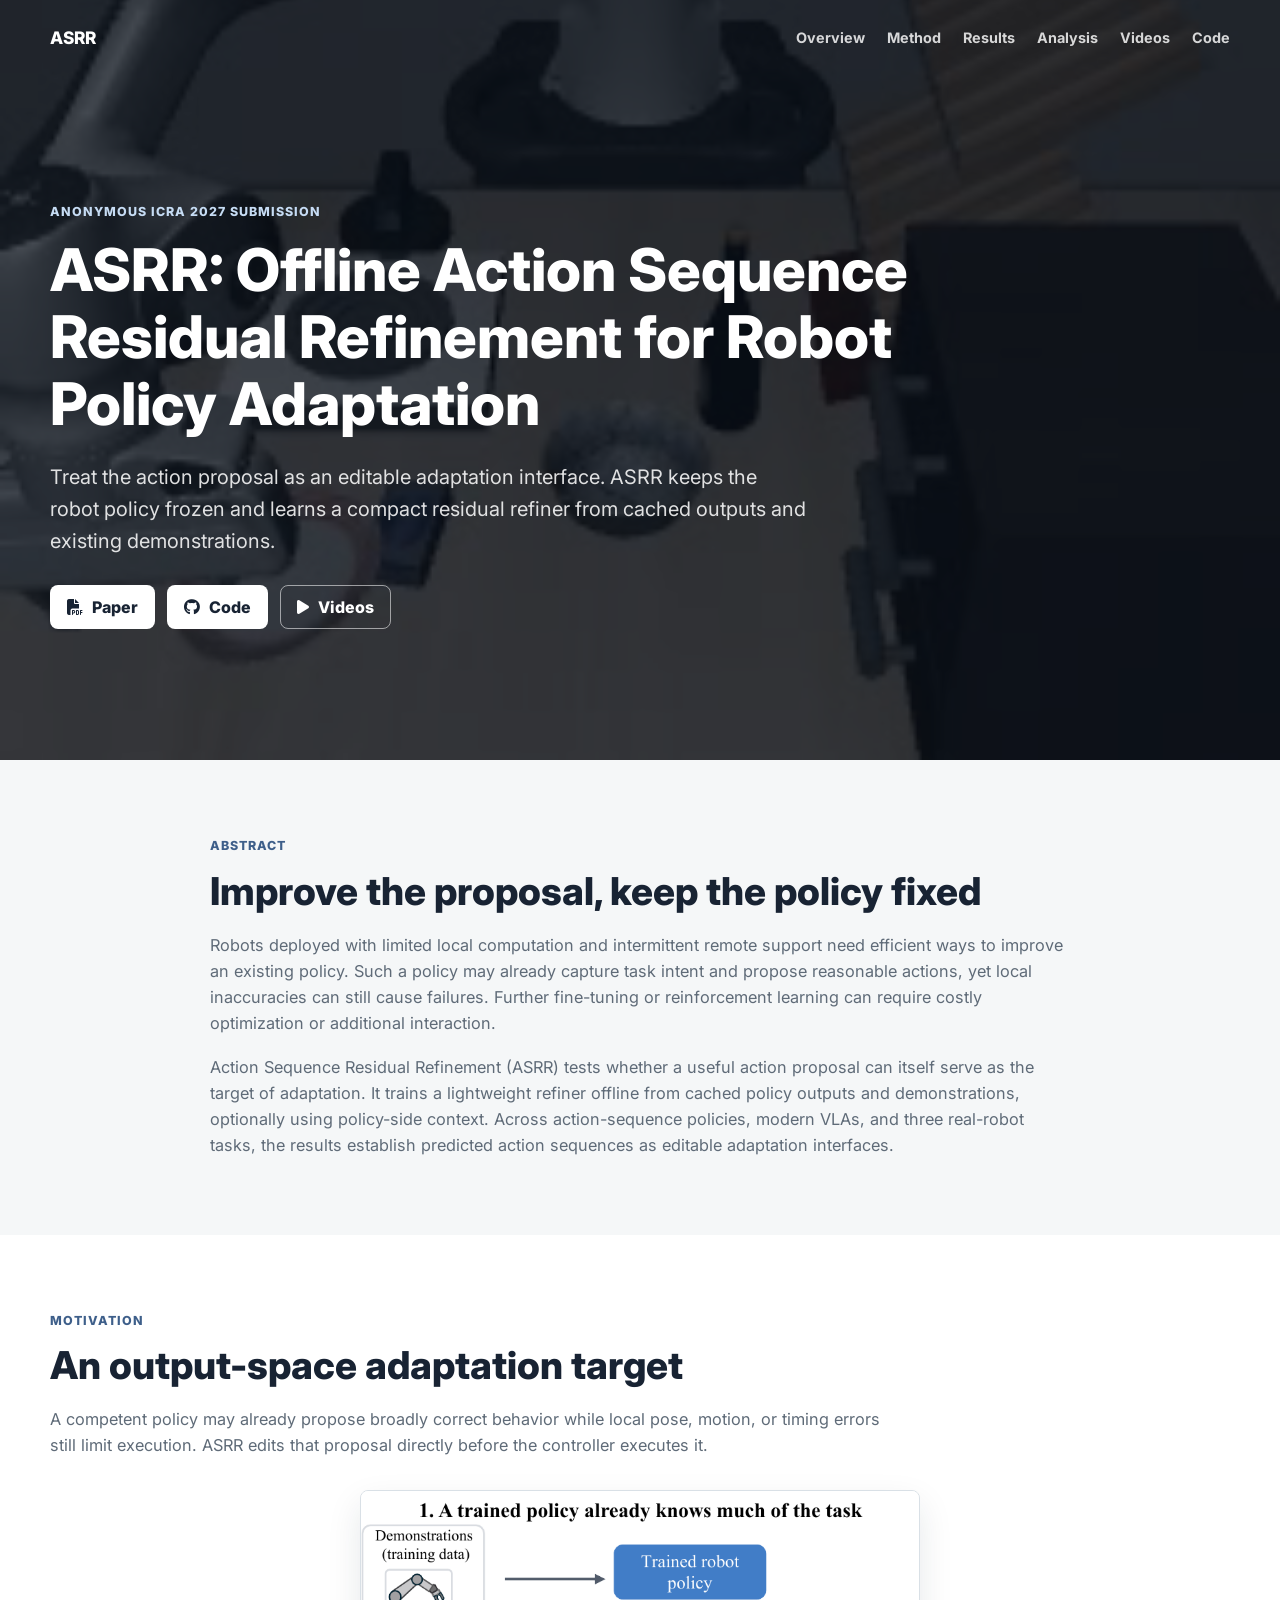
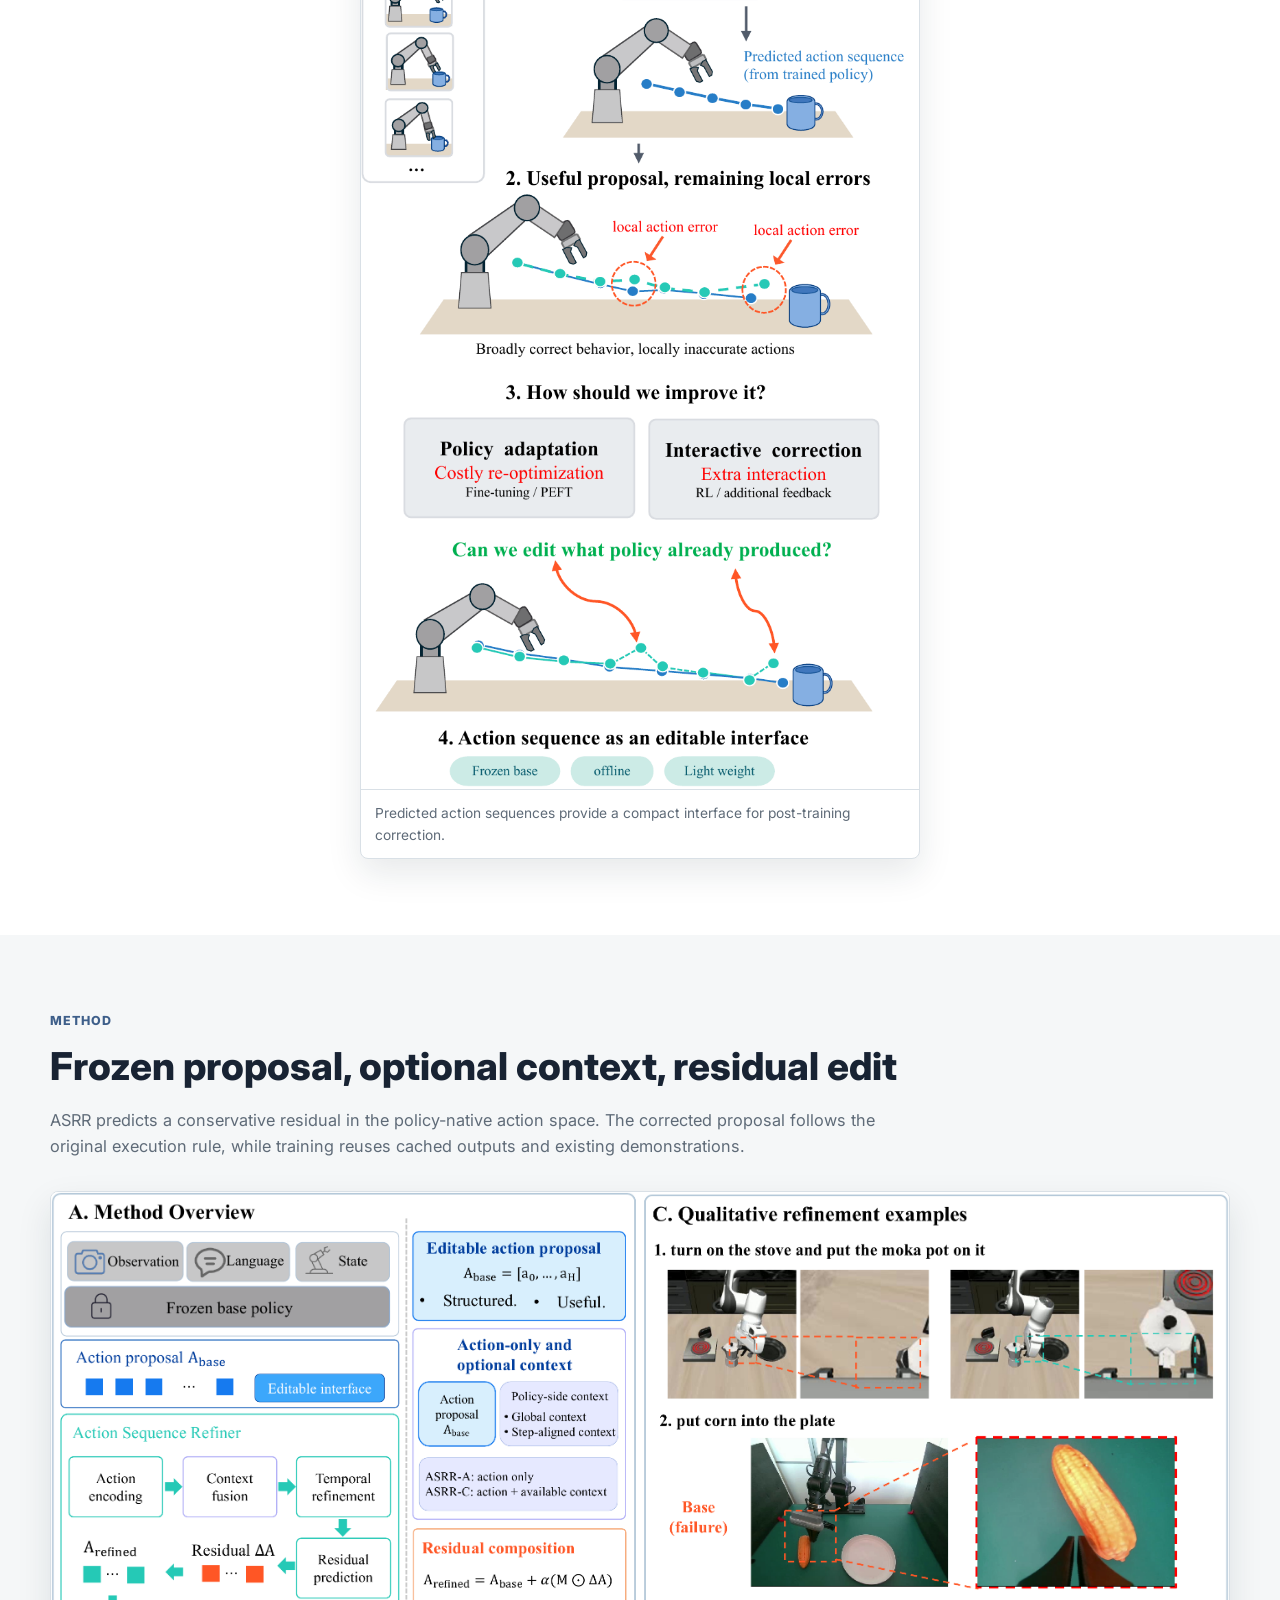
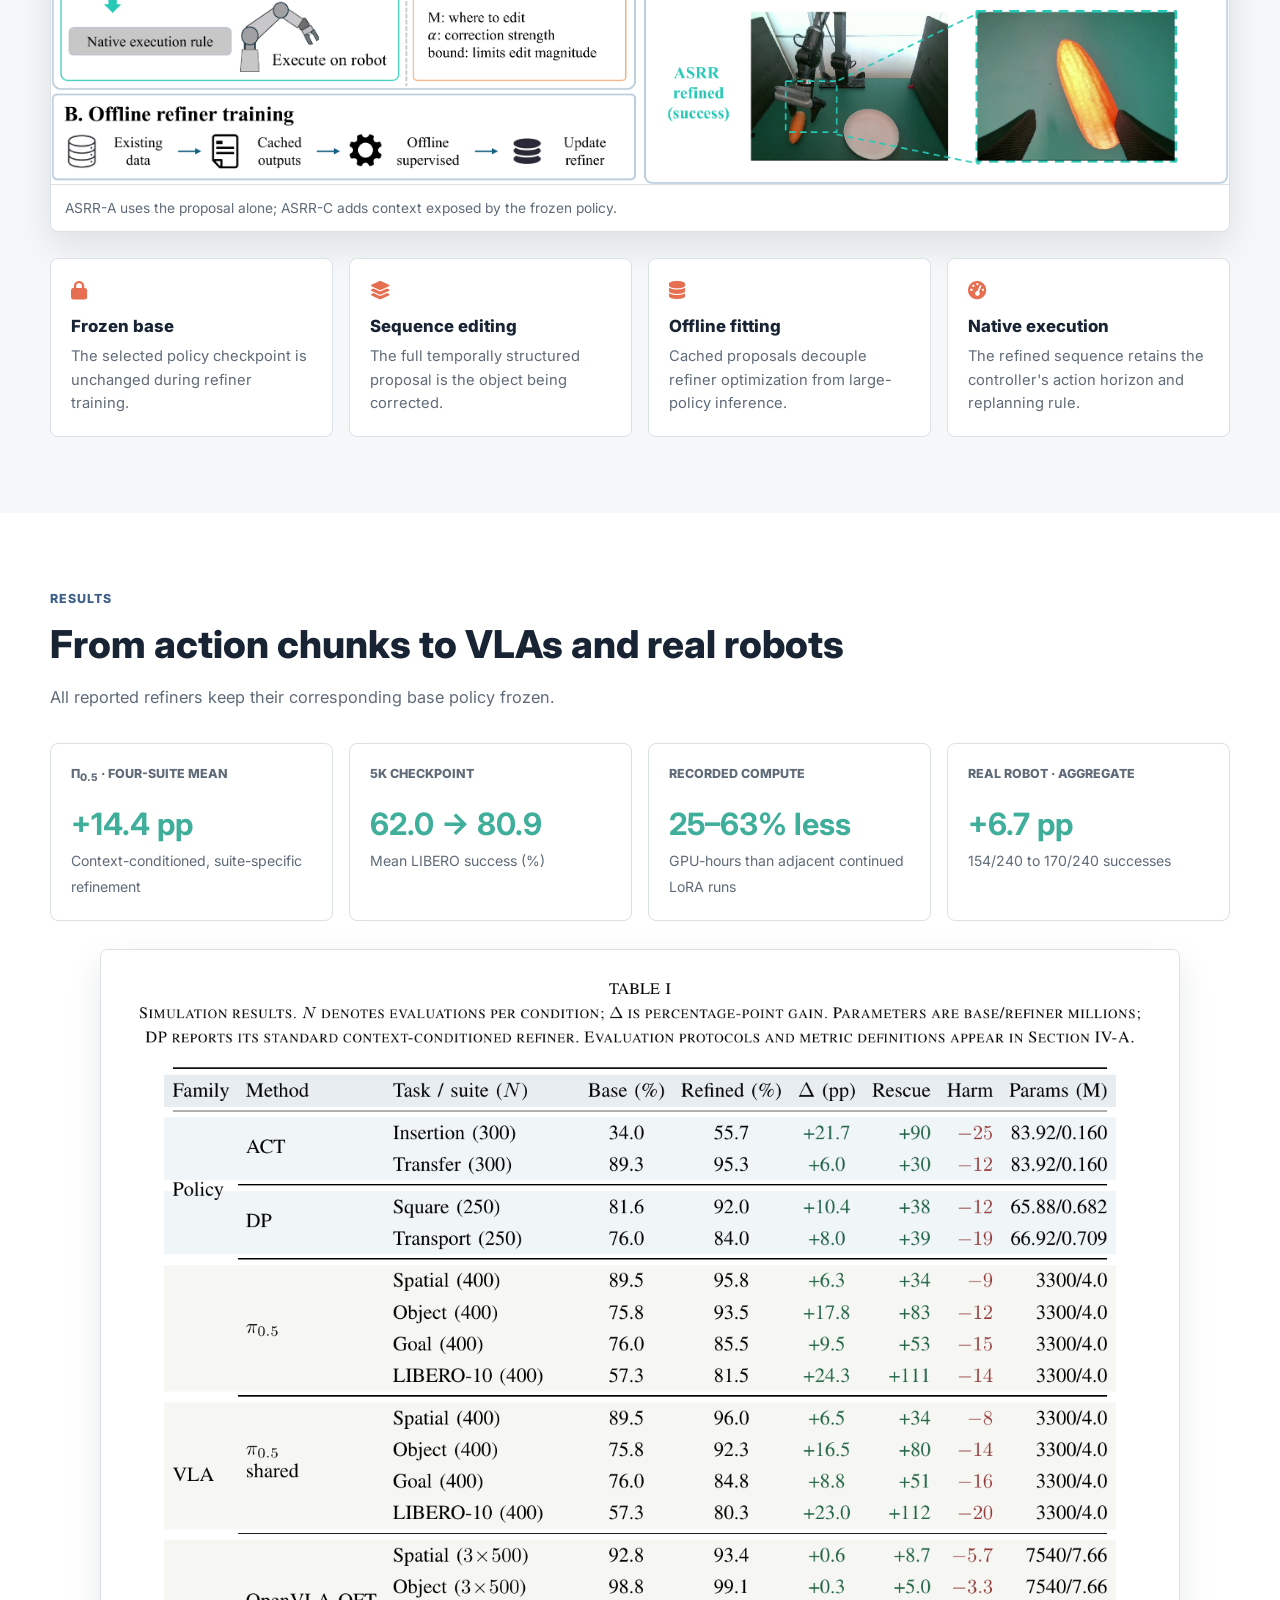
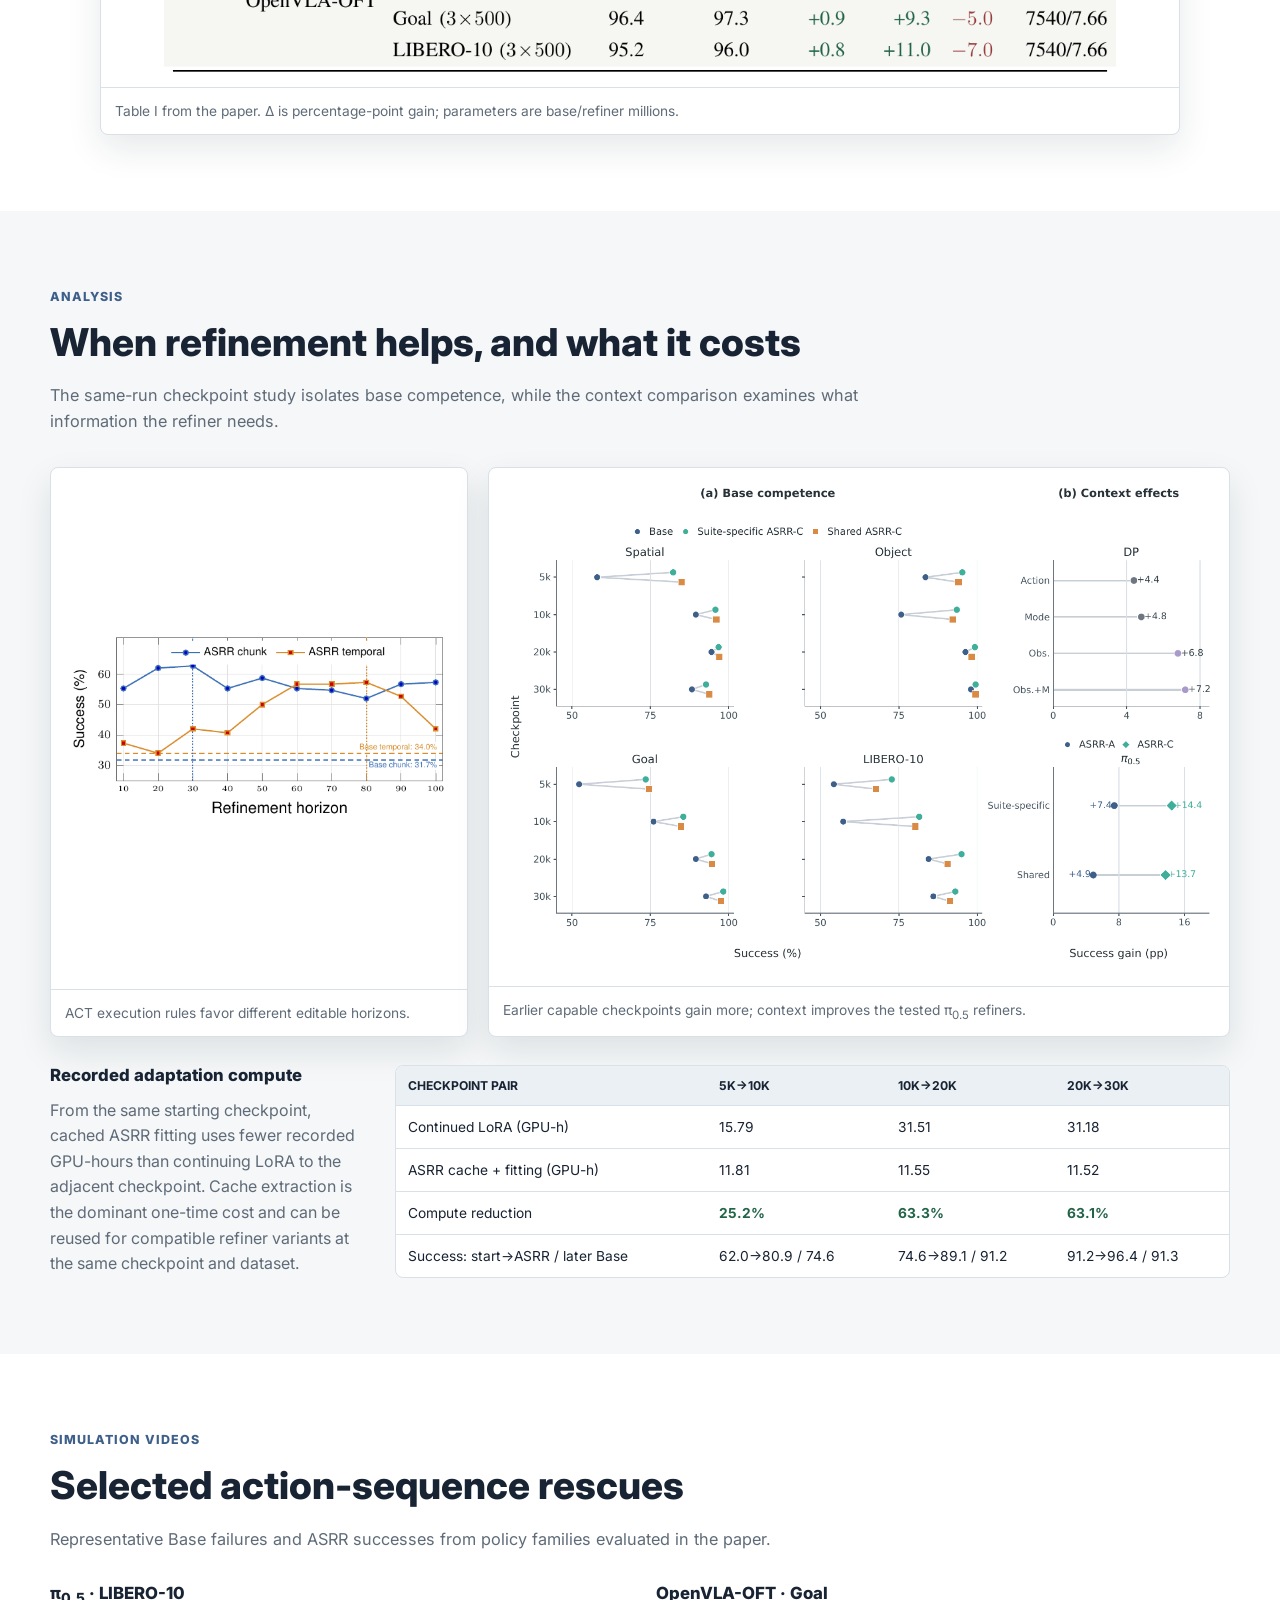
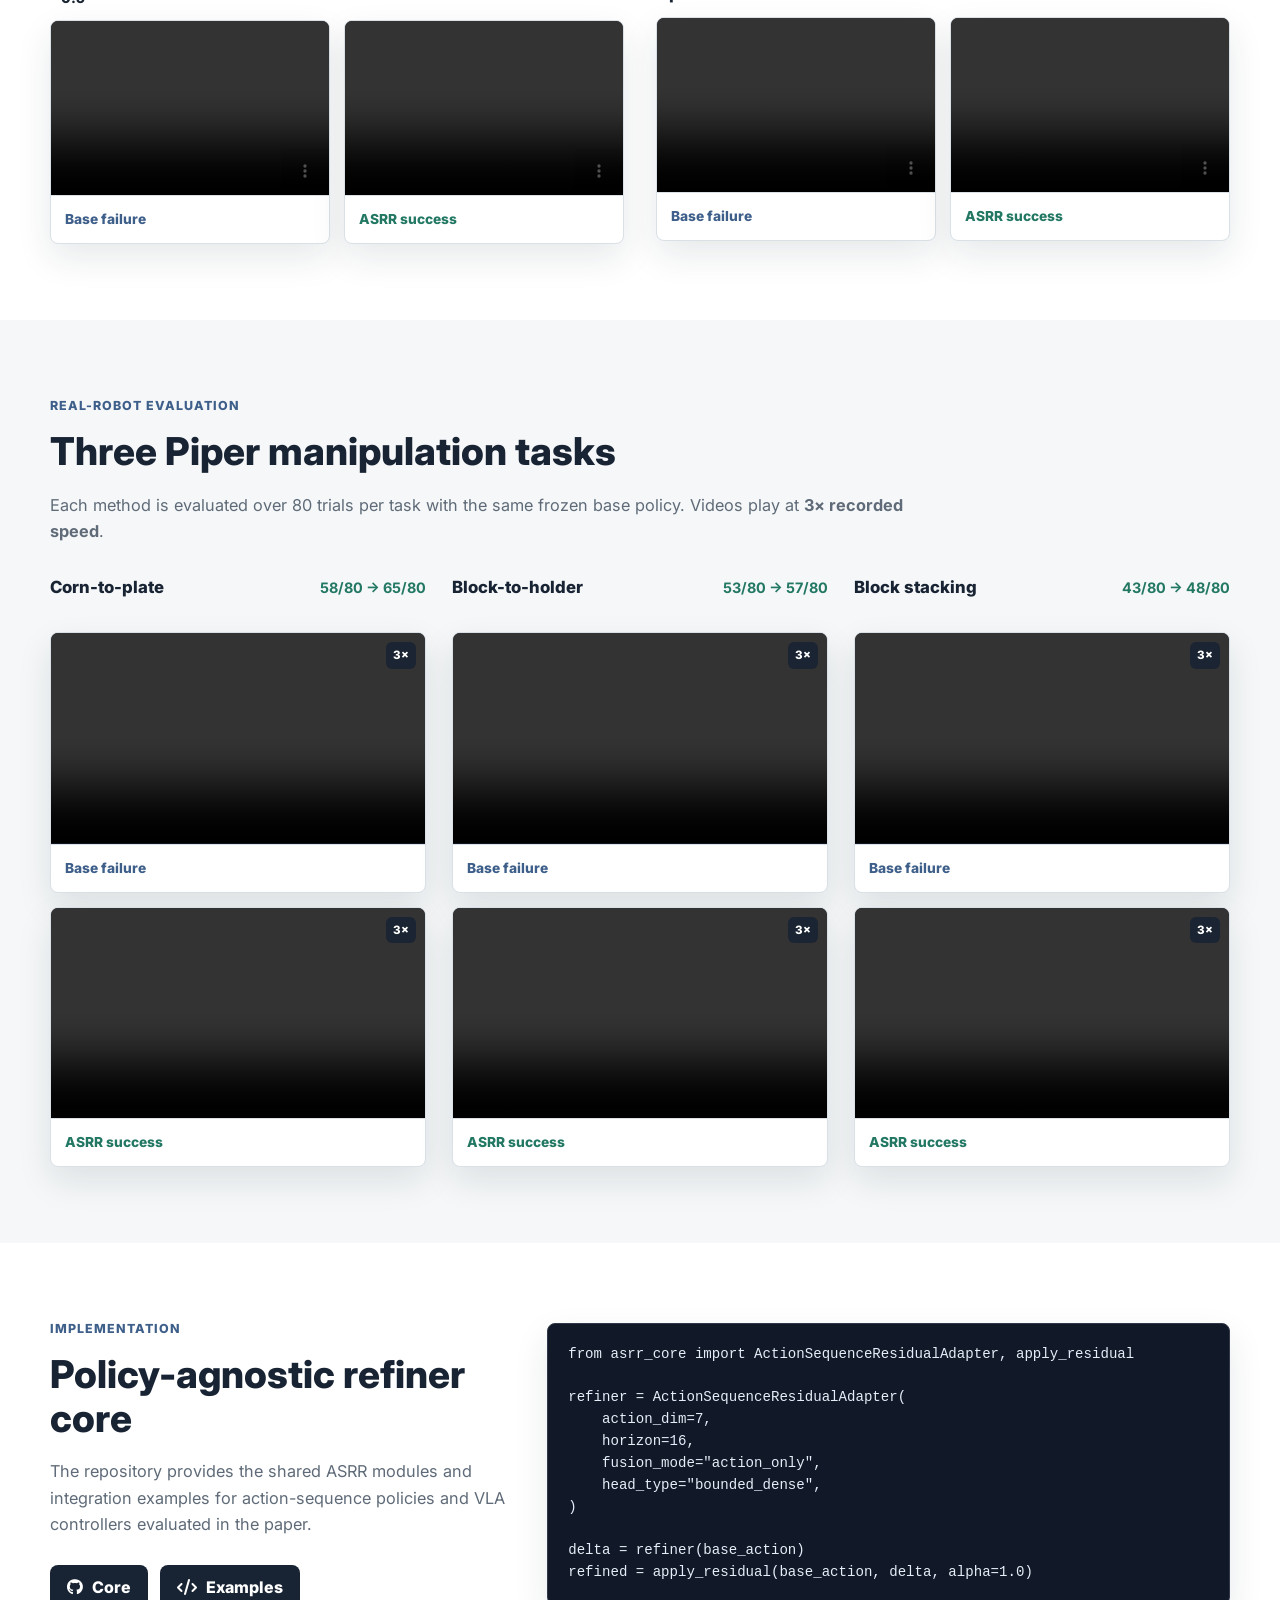
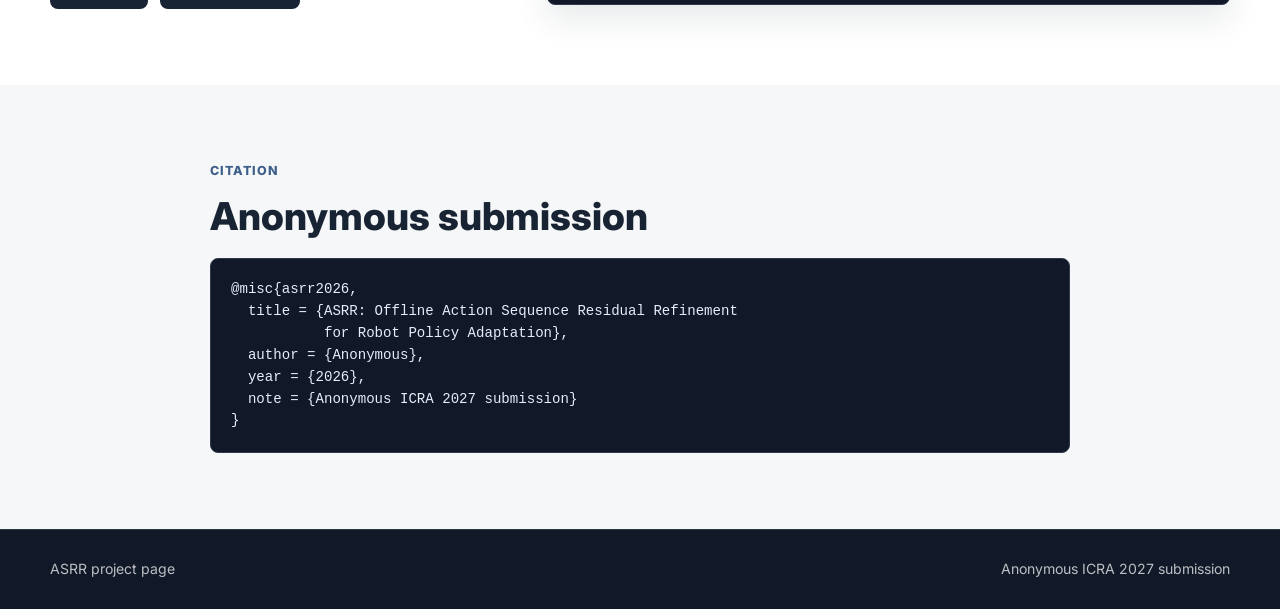
==== docs/index.html @ 213c105f "Polish project media and streamline public code" ====
<!DOCTYPE html>
<html lang="en">
<head>
  <meta charset="utf-8">
  <meta name="viewport" content="width=device-width, initial-scale=1">
  <meta name="title" content="ASRR: Offline Action Sequence Residual Refinement for Robot Policy Adaptation">
  <meta name="description" content="ASRR improves frozen robot policies by refining their predicted action sequences with a lightweight offline residual model.">
  <meta name="keywords" content="robotics, action sequence refinement, residual learning, policy adaptation, vision-language-action">
  <meta name="author" content="Anonymous ICRA 2027 Submission">
  <meta name="robots" content="index, follow">

  <meta property="og:type" content="article">
  <meta property="og:site_name" content="ASRR">
  <meta property="og:title" content="ASRR: Offline Action Sequence Residual Refinement for Robot Policy Adaptation">
  <meta property="og:description" content="Editable action proposals, lightweight offline refinement, and validation from action-sequence policies to VLAs and real robots.">
  <meta property="og:image" content="static/images/hero_rescue_refined_primary.png">
  <meta name="twitter:card" content="summary_large_image">
  <meta name="twitter:title" content="ASRR: Offline Action Sequence Residual Refinement">
  <meta name="twitter:description" content="A lightweight offline method for refining action proposals from frozen robot policies.">
  <meta name="twitter:image" content="static/images/hero_rescue_refined_primary.png">

  <title>ASRR | Project Page</title>
  <link rel="preconnect" href="https://fonts.googleapis.com">
  <link rel="preconnect" href="https://fonts.gstatic.com" crossorigin>
  <link href="https://fonts.googleapis.com/css2?family=Inter:wght@400;500;600;700;800&amp;display=swap" rel="stylesheet">
  <link rel="stylesheet" href="https://cdnjs.cloudflare.com/ajax/libs/font-awesome/6.5.1/css/all.min.css">
  <link rel="stylesheet" href="static/css/site.css">
</head>
<body>
  <header class="hero">
    <div class="hero__overlay"></div>
    <nav class="nav" aria-label="Primary navigation">
      <a class="nav__brand" href="#">ASRR</a>
      <div class="nav__links">
        <a href="#overview">Overview</a>
        <a href="#method">Method</a>
        <a href="#results">Results</a>
        <a href="#analysis">Analysis</a>
        <a href="#videos">Videos</a>
        <a href="#code">Code</a>
      </div>
    </nav>

    <div class="hero__content">
      <p class="kicker">Anonymous ICRA 2027 Submission</p>
      <h1>ASRR: Offline Action Sequence Residual Refinement for Robot Policy Adaptation</h1>
      <p class="hero__summary">
        Treat the action proposal as an editable adaptation interface. ASRR keeps
        the robot policy frozen and learns a compact residual refiner from cached
        outputs and existing demonstrations.
      </p>
      <div class="button-row" aria-label="Project links">
        <a class="button button--primary" href="static/files/asrr_paper.pdf" target="_blank" rel="noopener">
          <i class="fa-solid fa-file-pdf" aria-hidden="true"></i><span>Paper</span>
        </a>
        <a class="button button--primary" href="https://github.com/anonymous-0525/ASRR" target="_blank" rel="noopener">
          <i class="fa-brands fa-github" aria-hidden="true"></i><span>Code</span>
        </a>
        <a class="button button--ghost" href="#videos">
          <i class="fa-solid fa-play" aria-hidden="true"></i><span>Videos</span>
        </a>
      </div>
    </div>
  </header>

  <main>
    <section class="section section--light" id="abstract">
      <div class="container content-narrow">
        <p class="eyebrow">Abstract</p>
        <h2>Improve the proposal, keep the policy fixed</h2>
        <p>
          Robots deployed with limited local computation and intermittent remote
          support need efficient ways to improve an existing policy. Such a policy
          may already capture task intent and propose reasonable actions, yet local
          inaccuracies can still cause failures. Further fine-tuning or reinforcement
          learning can require costly optimization or additional interaction.
        </p>
        <p>
          Action Sequence Residual Refinement (ASRR) tests whether a useful action
          proposal can itself serve as the target of adaptation. It trains a
          lightweight refiner offline from cached policy outputs and demonstrations,
          optionally using policy-side context. Across action-sequence policies,
          modern VLAs, and three real-robot tasks, the results establish predicted
          action sequences as editable adaptation interfaces.
        </p>
      </div>
    </section>

    <section class="section" id="overview">
      <div class="container">
        <div class="section-heading">
          <p class="eyebrow">Motivation</p>
          <h2>An output-space adaptation target</h2>
          <p>
            A competent policy may already propose broadly correct behavior while
            local pose, motion, or timing errors still limit execution. ASRR edits
            that proposal directly before the controller executes it.
          </p>
        </div>
        <figure class="paper-figure paper-figure--overview">
          <img src="static/images/figure1_overview.png" alt="ASRR motivation: a trained policy produces a useful but locally inaccurate action sequence that can be edited before execution">
          <figcaption>Predicted action sequences provide a compact interface for post-training correction.</figcaption>
        </figure>
      </div>
    </section>

    <section class="section section--light" id="method">
      <div class="container">
        <div class="section-heading">
          <p class="eyebrow">Method</p>
          <h2>Frozen proposal, optional context, residual edit</h2>
          <p>
            ASRR predicts a conservative residual in the policy-native action space.
            The corrected proposal follows the original execution rule, while
            training reuses cached outputs and existing demonstrations.
          </p>
        </div>
        <figure class="paper-figure paper-figure--method">
          <img src="static/images/figure2_method.png" alt="ASRR method overview, offline refiner training, and qualitative refinement examples">
          <figcaption>ASRR-A uses the proposal alone; ASRR-C adds context exposed by the frozen policy.</figcaption>
        </figure>
        <div class="feature-grid">
          <article class="feature-card"><i class="fa-solid fa-lock" aria-hidden="true"></i><h3>Frozen base</h3><p>The selected policy checkpoint is unchanged during refiner training.</p></article>
          <article class="feature-card"><i class="fa-solid fa-layer-group" aria-hidden="true"></i><h3>Sequence editing</h3><p>The full temporally structured proposal is the object being corrected.</p></article>
          <article class="feature-card"><i class="fa-solid fa-database" aria-hidden="true"></i><h3>Offline fitting</h3><p>Cached proposals decouple refiner optimization from large-policy inference.</p></article>
          <article class="feature-card"><i class="fa-solid fa-gauge-high" aria-hidden="true"></i><h3>Native execution</h3><p>The refined sequence retains the controller's action horizon and replanning rule.</p></article>
        </div>
      </div>
    </section>

    <section class="section" id="results">
      <div class="container">
        <div class="section-heading">
          <p class="eyebrow">Results</p>
          <h2>From action chunks to VLAs and real robots</h2>
          <p>All reported refiners keep their corresponding base policy frozen.</p>
        </div>
        <div class="metric-grid" aria-label="ASRR headline results">
          <article class="metric-card"><span class="metric-card__label">&pi;<sub>0.5</sub> · four-suite mean</span><strong>+14.4 pp</strong><span>Context-conditioned, suite-specific refinement</span></article>
          <article class="metric-card"><span class="metric-card__label">5k checkpoint</span><strong>62.0 → 80.9</strong><span>Mean LIBERO success (%)</span></article>
          <article class="metric-card"><span class="metric-card__label">Recorded compute</span><strong>25–63% less</strong><span>GPU-hours than adjacent continued LoRA runs</span></article>
          <article class="metric-card"><span class="metric-card__label">Real robot · aggregate</span><strong>+6.7 pp</strong><span>154/240 to 170/240 successes</span></article>
        </div>

        <figure class="paper-figure paper-table">
          <img src="static/images/table1_simulation_results.png" alt="Table I from the paper: simulation results for ACT, Diffusion Policy, pi0.5 suite-specific and shared refiners, and OpenVLA-OFT">
          <figcaption>Table I from the paper. &Delta; is percentage-point gain; parameters are base/refiner millions.</figcaption>
        </figure>
      </div>
    </section>

    <section class="section section--light" id="analysis">
      <div class="container">
        <div class="section-heading">
          <p class="eyebrow">Analysis</p>
          <h2>When refinement helps, and what it costs</h2>
          <p>The same-run checkpoint study isolates base competence, while the context comparison examines what information the refiner needs.</p>
        </div>
        <div class="analysis-grid">
          <figure class="paper-figure">
            <img src="static/images/figure3_act_horizon.png" alt="ACT success across refinement horizons under direct chunk execution and temporal aggregation">
            <figcaption>ACT execution rules favor different editable horizons.</figcaption>
          </figure>
          <figure class="paper-figure">
            <img src="static/images/figure4_checkpoint_context.png" alt="Pi0.5 base competence and action-only versus context-conditioned refinement comparisons">
            <figcaption>Earlier capable checkpoints gain more; context improves the tested &pi;<sub>0.5</sub> refiners.</figcaption>
          </figure>
        </div>
        <div class="cost-block">
          <div class="cost-block__text">
            <h3>Recorded adaptation compute</h3>
            <p>From the same starting checkpoint, cached ASRR fitting uses fewer recorded GPU-hours than continuing LoRA to the adjacent checkpoint. Cache extraction is the dominant one-time cost and can be reused for compatible refiner variants at the same checkpoint and dataset.</p>
          </div>
          <div class="table-wrap table-wrap--compact">
            <table class="cost-table">
              <thead><tr><th>Checkpoint pair</th><th>5k→10k</th><th>10k→20k</th><th>20k→30k</th></tr></thead>
              <tbody>
                <tr><td>Continued LoRA (GPU-h)</td><td>15.79</td><td>31.51</td><td>31.18</td></tr>
                <tr><td>ASRR cache + fitting (GPU-h)</td><td>11.81</td><td>11.55</td><td>11.52</td></tr>
                <tr><td>Compute reduction</td><td><strong>25.2%</strong></td><td><strong>63.3%</strong></td><td><strong>63.1%</strong></td></tr>
                <tr><td>Success: start→ASRR / later Base</td><td>62.0→80.9 / 74.6</td><td>74.6→89.1 / 91.2</td><td>91.2→96.4 / 91.3</td></tr>
              </tbody>
            </table>
          </div>
        </div>
      </div>
    </section>

    <section class="section" id="videos">
      <div class="container">
        <div class="section-heading"><p class="eyebrow">Simulation videos</p><h2>Selected action-sequence rescues</h2><p>Representative Base failures and ASRR successes from policy families evaluated in the paper.</p></div>
        <div class="method-video-grid">
          <section class="video-group" aria-labelledby="pi05-video-title">
            <h3 id="pi05-video-title">&pi;<sub>0.5</sub> · LIBERO-10</h3>
            <div class="video-pair">
              <figure class="video-card"><video controls muted playsinline preload="metadata" src="static/videos/vla_rescues/pi05_libero10_base.mp4"></video><figcaption><span class="status status--base">Base failure</span></figcaption></figure>
              <figure class="video-card"><video controls muted playsinline preload="metadata" src="static/videos/vla_rescues/pi05_libero10_asrr.mp4"></video><figcaption><span class="status status--asrr">ASRR success</span></figcaption></figure>
            </div>
          </section>
          <section class="video-group" aria-labelledby="openvla-video-title">
            <h3 id="openvla-video-title">OpenVLA-OFT · Goal</h3>
            <div class="video-pair">
              <figure class="video-card"><video controls muted playsinline preload="metadata" src="static/videos/vla_rescues/openvla_oft_goal_primary_base.mp4"></video><figcaption><span class="status status--base">Base failure</span></figcaption></figure>
              <figure class="video-card"><video controls muted playsinline preload="metadata" src="static/videos/vla_rescues/openvla_oft_goal_primary_refined.mp4"></video><figcaption><span class="status status--asrr">ASRR success</span></figcaption></figure>
            </div>
          </section>
        </div>
      </div>
    </section>

    <section class="section section--light" id="real-robot">
      <div class="container">
        <div class="section-heading"><p class="eyebrow">Real-robot evaluation</p><h2>Three Piper manipulation tasks</h2><p>Each method is evaluated over 80 trials per task with the same frozen base policy. Videos play at <strong>3× recorded speed</strong>.</p></div>
        <div class="robot-task-grid">
          <section class="robot-task" aria-labelledby="corn-title">
            <div class="task-heading"><h3 id="corn-title">Corn-to-plate</h3><strong>58/80 → 65/80</strong></div>
            <figure class="video-card video-card--robot"><div class="video-shell"><video controls muted playsinline preload="metadata" data-playback-rate="3" src="static/videos/real_robot_tasks/corn_to_plate_base.mp4"></video><span class="speed-badge">3×</span></div><figcaption><span class="status status--base">Base failure</span></figcaption></figure>
            <figure class="video-card video-card--robot"><div class="video-shell"><video controls muted playsinline preload="metadata" data-playback-rate="3" src="static/videos/real_robot_tasks/corn_to_plate_asrr.mp4"></video><span class="speed-badge">3×</span></div><figcaption><span class="status status--asrr">ASRR success</span></figcaption></figure>
          </section>
          <section class="robot-task" aria-labelledby="holder-title">
            <div class="task-heading"><h3 id="holder-title">Block-to-holder</h3><strong>53/80 → 57/80</strong></div>
            <figure class="video-card video-card--robot"><div class="video-shell"><video controls muted playsinline preload="metadata" data-playback-rate="3" src="static/videos/real_robot_tasks/block_to_holder_base.mp4"></video><span class="speed-badge">3×</span></div><figcaption><span class="status status--base">Base failure</span></figcaption></figure>
            <figure class="video-card video-card--robot"><div class="video-shell"><video controls muted playsinline preload="metadata" data-playback-rate="3" src="static/videos/real_robot_tasks/block_to_holder_asrr.mp4"></video><span class="speed-badge">3×</span></div><figcaption><span class="status status--asrr">ASRR success</span></figcaption></figure>
          </section>
          <section class="robot-task" aria-labelledby="stack-title">
            <div class="task-heading"><h3 id="stack-title">Block stacking</h3><strong>43/80 → 48/80</strong></div>
            <figure class="video-card video-card--robot"><div class="video-shell"><video controls muted playsinline preload="metadata" data-playback-rate="3" src="static/videos/real_robot_tasks/block_stacking_base.mp4"></video><span class="speed-badge">3×</span></div><figcaption><span class="status status--base">Base failure</span></figcaption></figure>
            <figure class="video-card video-card--robot"><div class="video-shell"><video controls muted playsinline preload="metadata" data-playback-rate="3" src="static/videos/real_robot_tasks/block_stacking_asrr.mp4"></video><span class="speed-badge">3×</span></div><figcaption><span class="status status--asrr">ASRR success</span></figcaption></figure>
          </section>
        </div>
      </div>
    </section>

    <section class="section" id="code">
      <div class="container code-layout">
        <div><p class="eyebrow">Implementation</p><h2>Policy-agnostic refiner core</h2><p class="code-copy">The repository provides the shared ASRR modules and integration examples for action-sequence policies and VLA controllers evaluated in the paper.</p><div class="button-row"><a class="button button--ink" href="https://github.com/anonymous-0525/ASRR/tree/main/asrr_core" target="_blank" rel="noopener"><i class="fa-brands fa-github" aria-hidden="true"></i><span>Core</span></a><a class="button button--ink" href="https://github.com/anonymous-0525/ASRR/tree/main/examples" target="_blank" rel="noopener"><i class="fa-solid fa-code" aria-hidden="true"></i><span>Examples</span></a></div></div>
        <pre class="code-block"><code>from asrr_core import ActionSequenceResidualAdapter, apply_residual

refiner = ActionSequenceResidualAdapter(
    action_dim=7,
    horizon=16,
    fusion_mode="action_only",
    head_type="bounded_dense",
)

delta = refiner(base_action)
refined = apply_residual(base_action, delta, alpha=1.0)</code></pre>
      </div>
    </section>

    <section class="section section--light" id="citation">
      <div class="container content-narrow">
        <p class="eyebrow">Citation</p><h2>Anonymous submission</h2>
        <pre class="code-block code-block--compact"><code>@misc{asrr2026,
  title = {ASRR: Offline Action Sequence Residual Refinement
           for Robot Policy Adaptation},
  author = {Anonymous},
  year = {2026},
  note = {Anonymous ICRA 2027 submission}
}</code></pre>
      </div>
    </section>
  </main>

  <footer class="footer"><div class="container footer__inner"><span>ASRR project page</span><span>Anonymous ICRA 2027 submission</span></div></footer>
  <script src="static/js/site.js"></script>
</body>
</html>
---- docs/static/css/site.css ----
:root {
  --ink: #182333;
  --muted: #5f6b78;
  --paper: #ffffff;
  --soft: #f5f7f8;
  --line: #d9e0e6;
  --base: #3e5f8a;
  --asrr: #3fae9a;
  --shared: #d98b45;
  --coral: #e76f51;
  --context: #a89acb;
  --shadow: 0 14px 34px rgb(24 35 51 / 0.10);
}

* { box-sizing: border-box; }
html { scroll-behavior: smooth; }
body {
  margin: 0;
  color: var(--ink);
  background: var(--paper);
  font-family: Inter, system-ui, -apple-system, BlinkMacSystemFont, "Segoe UI", sans-serif;
  line-height: 1.6;
}
a { color: inherit; }
img, video { display: block; max-width: 100%; }
h1, h2, h3, p { margin: 0; }
h1, h2, h3 { line-height: 1.14; letter-spacing: 0; }
h1 { max-width: 920px; font-size: clamp(2.15rem, 4.6vw, 4.25rem); font-weight: 800; }
h2 { font-size: clamp(1.8rem, 3vw, 2.65rem); font-weight: 800; }
h3 { font-size: 1.05rem; font-weight: 800; }

.hero {
  position: relative;
  min-height: min(760px, 90vh);
  overflow: hidden;
  color: var(--paper);
  background: #111a27 url("../images/hero_rescue_refined_primary.png") 72% 48% / cover no-repeat;
}
.hero__overlay {
  position: absolute;
  inset: 0;
  background: rgb(10 17 27 / 0.76);
}
.nav {
  position: relative;
  z-index: 2;
  display: flex;
  width: min(1180px, calc(100% - 40px));
  align-items: center;
  justify-content: space-between;
  margin: 0 auto;
  padding: 24px 0;
}
.nav__brand { font-size: 1.08rem; font-weight: 800; text-decoration: none; }
.nav__links { display: flex; flex-wrap: wrap; gap: 22px; font-size: 0.9rem; font-weight: 700; }
.nav__links a { color: rgb(255 255 255 / 0.82); text-decoration: none; }
.nav__links a:hover { color: var(--paper); }
.hero__content {
  position: relative;
  z-index: 2;
  width: min(1180px, calc(100% - 40px));
  margin: 0 auto;
  padding: clamp(80px, 14vh, 145px) 0 90px;
}
.kicker, .eyebrow {
  margin-bottom: 14px;
  font-size: 0.78rem;
  font-weight: 800;
  letter-spacing: 0.08em;
  text-transform: uppercase;
}
.kicker { color: #c6dcf4; }
.eyebrow { color: var(--base); }
.hero__summary {
  max-width: 760px;
  margin-top: 24px;
  color: rgb(255 255 255 / 0.86);
  font-size: clamp(1.02rem, 1.8vw, 1.25rem);
}
.button-row { display: flex; flex-wrap: wrap; gap: 12px; margin-top: 28px; }
.button {
  display: inline-flex;
  min-height: 44px;
  align-items: center;
  justify-content: center;
  gap: 9px;
  padding: 10px 16px;
  border: 1px solid transparent;
  border-radius: 8px;
  font-weight: 800;
  line-height: 1;
  text-decoration: none;
  transition: transform 160ms ease, background-color 160ms ease;
}
.button:hover { transform: translateY(-1px); }
.button--primary { background: var(--paper); color: var(--ink); }
.button--ghost { border-color: rgb(255 255 255 / 0.55); color: var(--paper); }
.button--ink { background: var(--ink); color: var(--paper); }

.section { padding: 76px 0; }
.section--light { background: var(--soft); }
.container { width: min(1180px, calc(100% - 40px)); margin: 0 auto; }
.content-narrow { width: min(860px, calc(100% - 40px)); }
.content-narrow > p:not(.eyebrow), .section-heading > p:not(.eyebrow), .code-copy {
  margin-top: 18px;
  color: var(--muted);
  font-size: 1.02rem;
}
.section-heading { max-width: 860px; margin-bottom: 32px; }

.paper-figure {
  margin: 0;
  overflow: hidden;
  border: 1px solid var(--line);
  border-radius: 8px;
  background: var(--paper);
  box-shadow: var(--shadow);
}
.paper-figure img { width: 100%; height: auto; object-fit: contain; }
.paper-figure--overview { max-width: 560px; margin: 0 auto; }
.paper-figure--method { margin-bottom: 26px; }
.paper-table { max-width: 1080px; margin: 0 auto; }
.paper-figure figcaption, .video-card figcaption {
  padding: 12px 14px;
  border-top: 1px solid var(--line);
  color: var(--muted);
  font-size: 0.86rem;
}

.feature-grid, .metric-grid { display: grid; grid-template-columns: repeat(4, minmax(0, 1fr)); gap: 16px; }
.feature-card, .metric-card {
  min-width: 0;
  padding: 20px;
  border: 1px solid var(--line);
  border-radius: 8px;
  background: var(--paper);
}
.feature-card i { color: var(--coral); font-size: 1.15rem; }
.feature-card h3 { margin-top: 12px; }
.feature-card p { margin-top: 9px; color: var(--muted); font-size: 0.92rem; }
.metric-grid { margin-bottom: 28px; }
.metric-card__label {
  display: block;
  min-height: 2.7em;
  color: var(--muted);
  font-size: 0.78rem;
  font-weight: 800;
  text-transform: uppercase;
}
.metric-card strong { display: block; margin: 11px 0 8px; color: var(--asrr); font-size: clamp(1.45rem, 2.4vw, 2.05rem); line-height: 1.05; }
.metric-card span:last-child { color: var(--muted); font-size: 0.88rem; }

.table-wrap {
  overflow-x: auto;
  border: 1px solid var(--line);
  border-radius: 8px;
  background: var(--paper);
  box-shadow: 0 9px 24px rgb(24 35 51 / 0.07);
}
table { width: 100%; min-width: 900px; border-collapse: collapse; font-size: 0.86rem; }
caption { padding: 14px 15px; color: var(--muted); font-size: 0.87rem; font-weight: 700; text-align: left; }
th, td { padding: 10px 12px; border-bottom: 1px solid var(--line); text-align: left; white-space: nowrap; }
th { background: #eaf0f4; color: var(--ink); font-size: 0.76rem; text-transform: uppercase; }
tbody tr:last-child td { border-bottom: 0; }
.analysis-grid { display: grid; grid-template-columns: minmax(300px, 0.72fr) minmax(520px, 1.28fr); gap: 20px; align-items: stretch; }
.analysis-grid .paper-figure { display: flex; flex-direction: column; }
.analysis-grid .paper-figure img { flex: 1; min-height: 300px; padding: 14px; }
.cost-block { display: grid; grid-template-columns: minmax(230px, 0.55fr) minmax(600px, 1.45fr); gap: 28px; align-items: center; margin-top: 28px; }
.cost-block__text p { margin-top: 12px; color: var(--muted); }
.table-wrap--compact { box-shadow: none; }
.cost-table { min-width: 680px; }
.cost-table strong { color: #226447; }

.method-video-grid { display: grid; grid-template-columns: repeat(2, minmax(0, 1fr)); gap: 32px; }
.video-group h3 { margin-bottom: 14px; }
.video-pair { display: grid; grid-template-columns: repeat(2, minmax(0, 1fr)); gap: 14px; }
.video-card { margin: 0; overflow: hidden; border: 1px solid var(--line); border-radius: 8px; background: var(--paper); box-shadow: var(--shadow); }
.video-card video { width: 100%; aspect-ratio: 16 / 10; background: #101722; object-fit: contain; }
.video-card figcaption { min-height: 48px; }
.status { font-weight: 800; }
.status--base { color: var(--base); }
.status--asrr { color: #237864; }

.robot-task-grid { display: grid; grid-template-columns: repeat(3, minmax(0, 1fr)); gap: 26px; }
.robot-task { min-width: 0; }
.task-heading { display: flex; min-height: 44px; align-items: baseline; justify-content: space-between; gap: 12px; margin-bottom: 12px; }
.task-heading strong { color: #237864; font-size: 0.9rem; white-space: nowrap; }
.video-card--robot + .video-card--robot { margin-top: 14px; }
.video-shell { position: relative; }
.video-card--robot video { aspect-ratio: 16 / 9; }
.speed-badge {
  position: absolute;
  top: 9px;
  right: 9px;
  padding: 4px 7px;
  border-radius: 6px;
  background: rgb(24 35 51 / 0.88);
  color: var(--paper);
  font-size: 0.72rem;
  font-weight: 800;
}

.code-layout { display: grid; grid-template-columns: minmax(280px, 0.8fr) minmax(430px, 1.2fr); gap: 42px; align-items: center; }
.code-block {
  margin: 0;
  padding: 20px;
  overflow-x: auto;
  border: 1px solid #30384a;
  border-radius: 8px;
  background: #111827;
  color: #e5edf8;
  font-size: 0.88rem;
  line-height: 1.55;
  box-shadow: var(--shadow);
}
.code-block--compact { margin-top: 20px; box-shadow: none; }
.footer { padding: 28px 0; border-top: 1px solid #2d3644; background: #111827; color: rgb(255 255 255 / 0.72); font-size: 0.88rem; }
.footer__inner { display: flex; flex-wrap: wrap; justify-content: space-between; gap: 10px 24px; }

@media (max-width: 980px) {
  .feature-grid, .metric-grid, .robot-task-grid { grid-template-columns: repeat(2, minmax(0, 1fr)); }
  .analysis-grid, .cost-block, .code-layout { grid-template-columns: 1fr; }
  .cost-block { align-items: start; }
}

@media (max-width: 720px) {
  .hero { min-height: 720px; }
  .nav { align-items: flex-start; flex-direction: column; gap: 12px; }
  .nav__links { gap: 10px 16px; }
  .hero__content { padding-top: 70px; }
  .section { padding: 58px 0; }
  .feature-grid, .metric-grid, .method-video-grid, .robot-task-grid { grid-template-columns: 1fr; }
  .analysis-grid .paper-figure img { min-height: 0; }
}

@media (max-width: 470px) {
  .container, .nav, .hero__content { width: min(100% - 26px, 1180px); }
  .video-pair { grid-template-columns: 1fr; }
  .button { width: 100%; }
  .task-heading { align-items: flex-start; flex-direction: column; }
}

@media (prefers-reduced-motion: reduce) {
  html { scroll-behavior: auto; }
  .button { transition: none; }
}
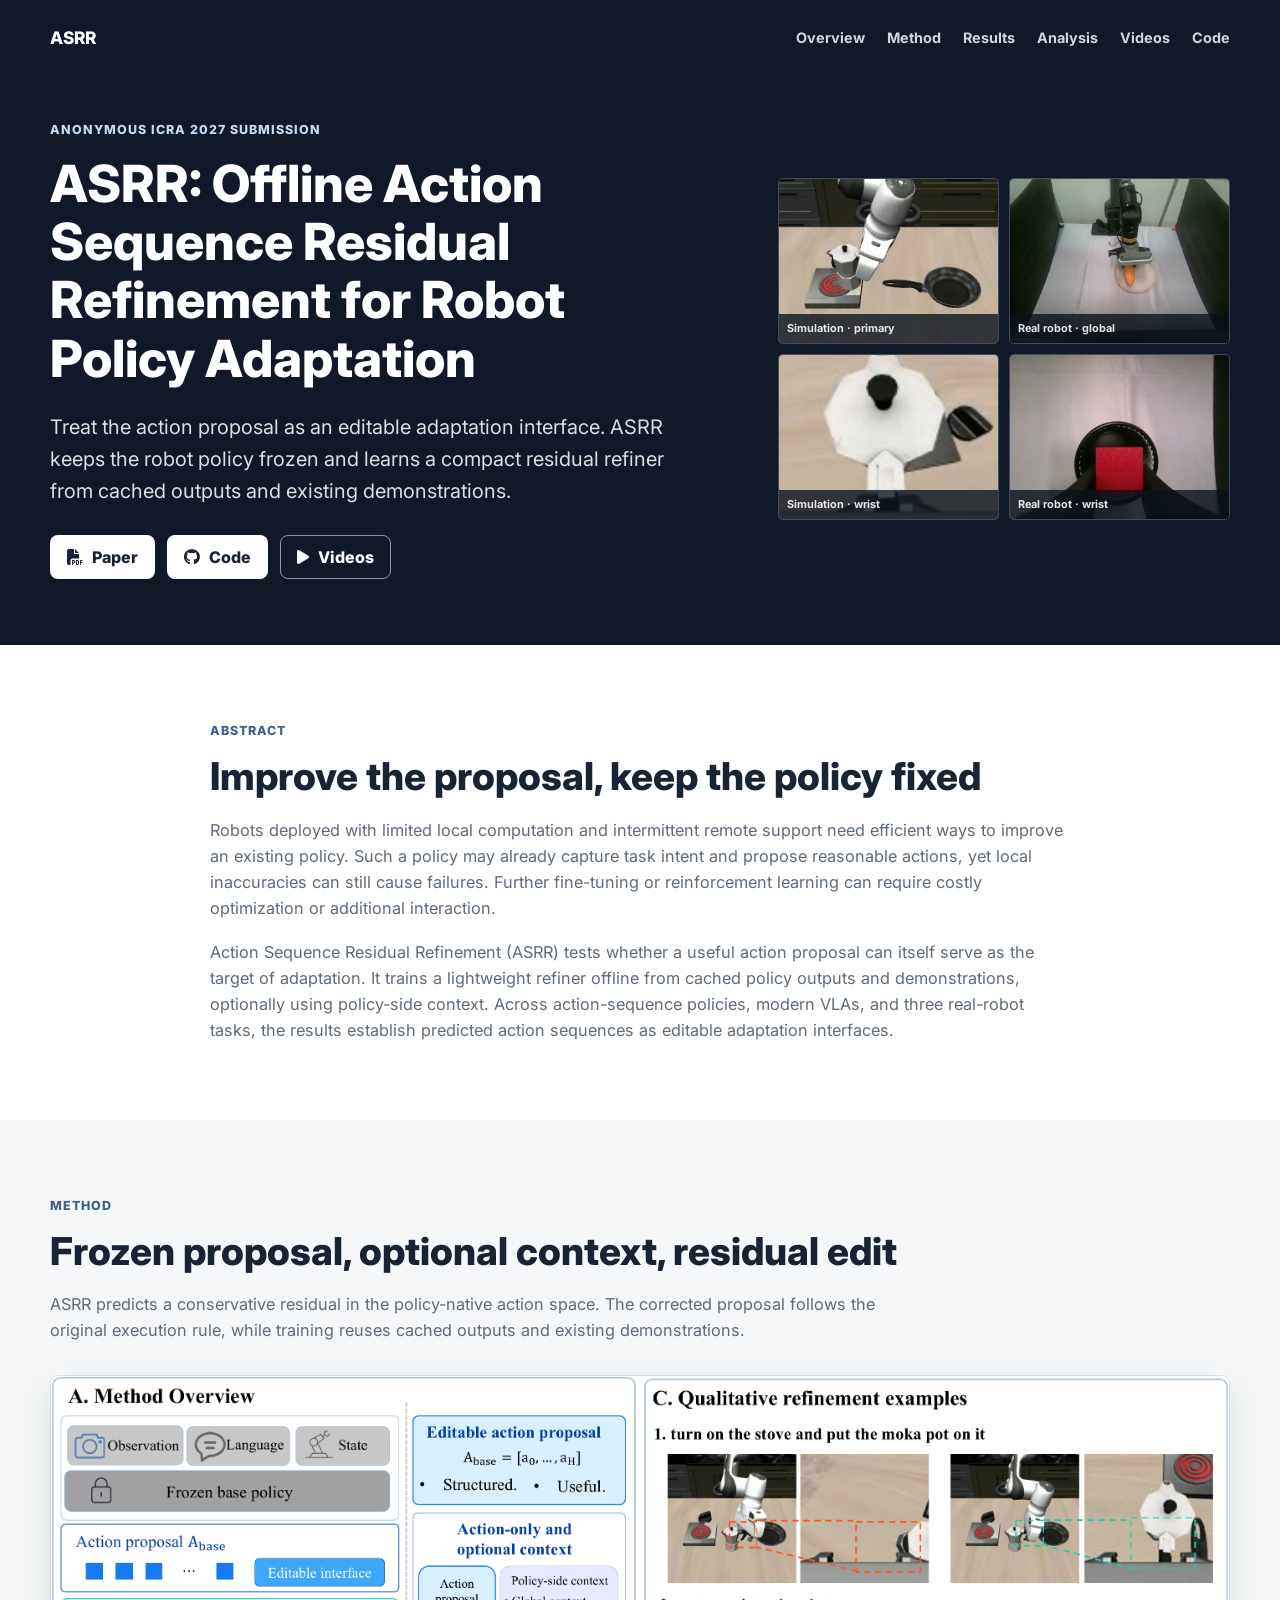
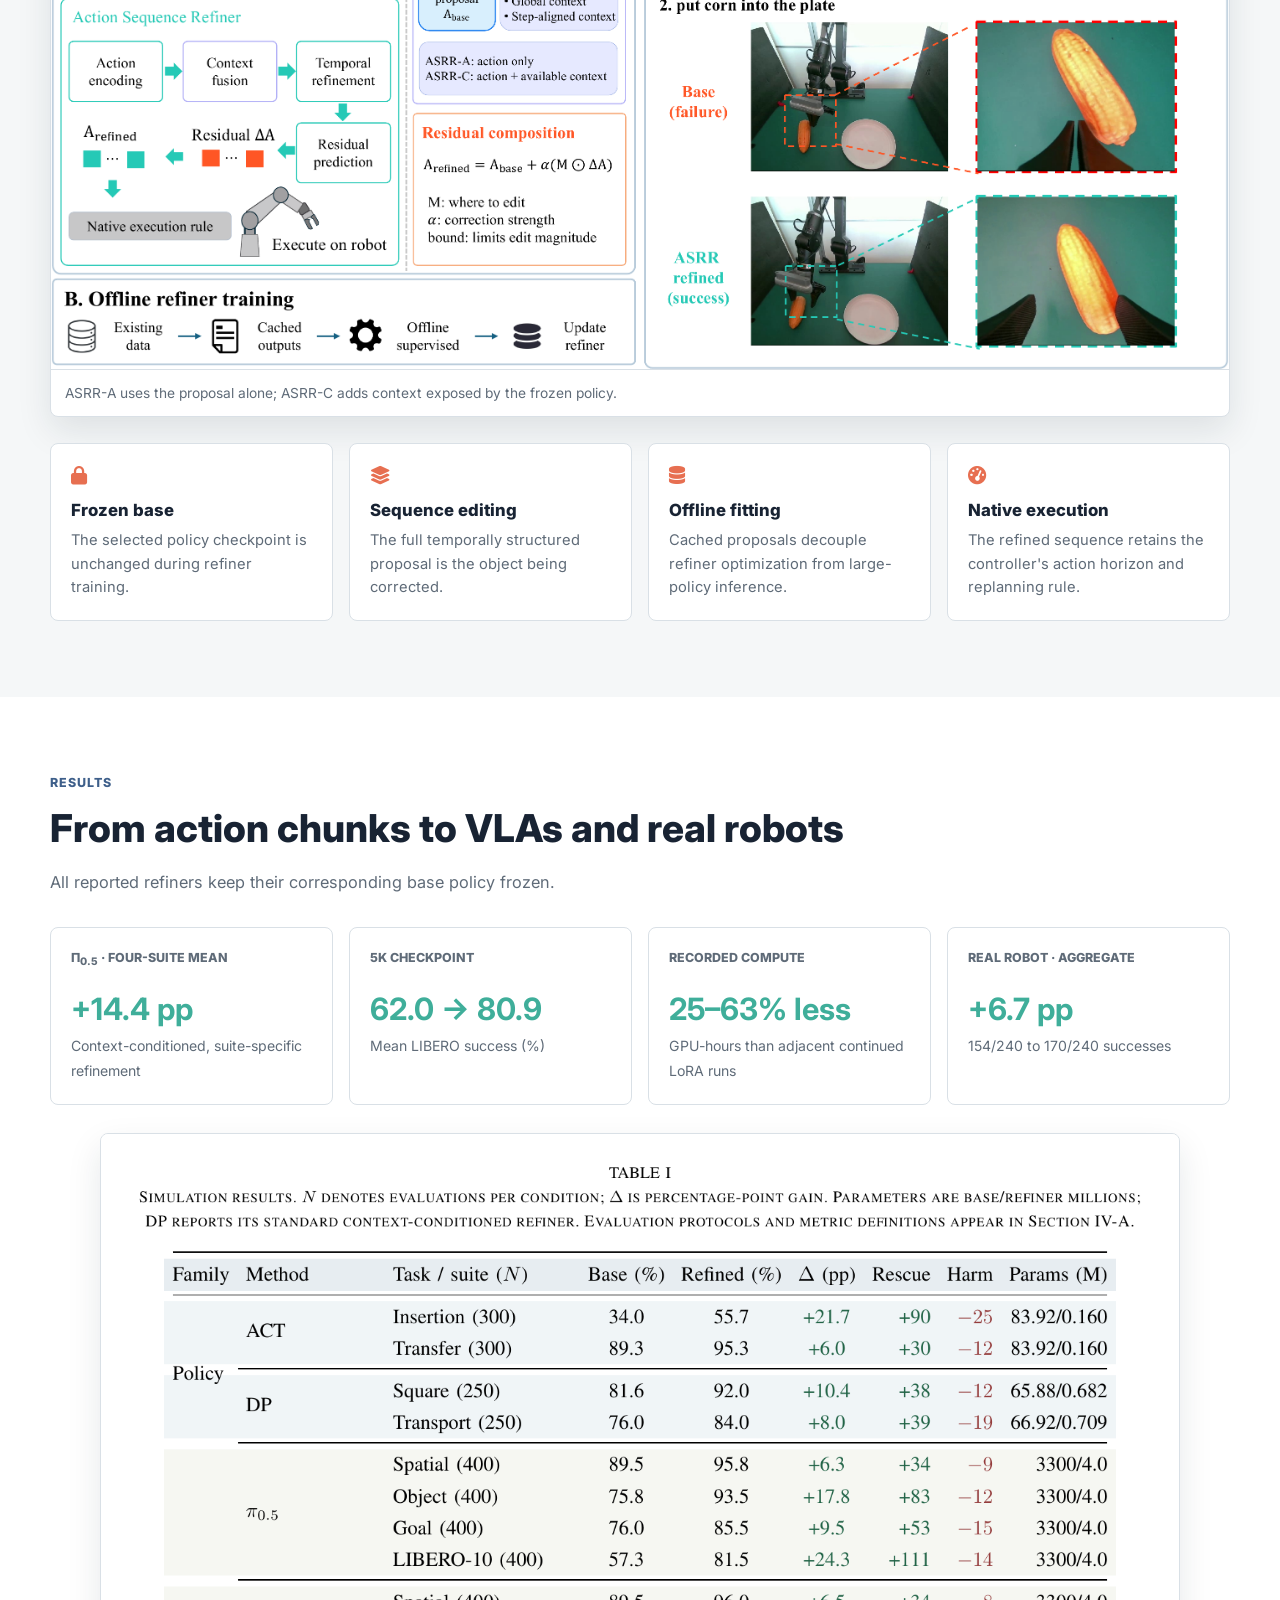
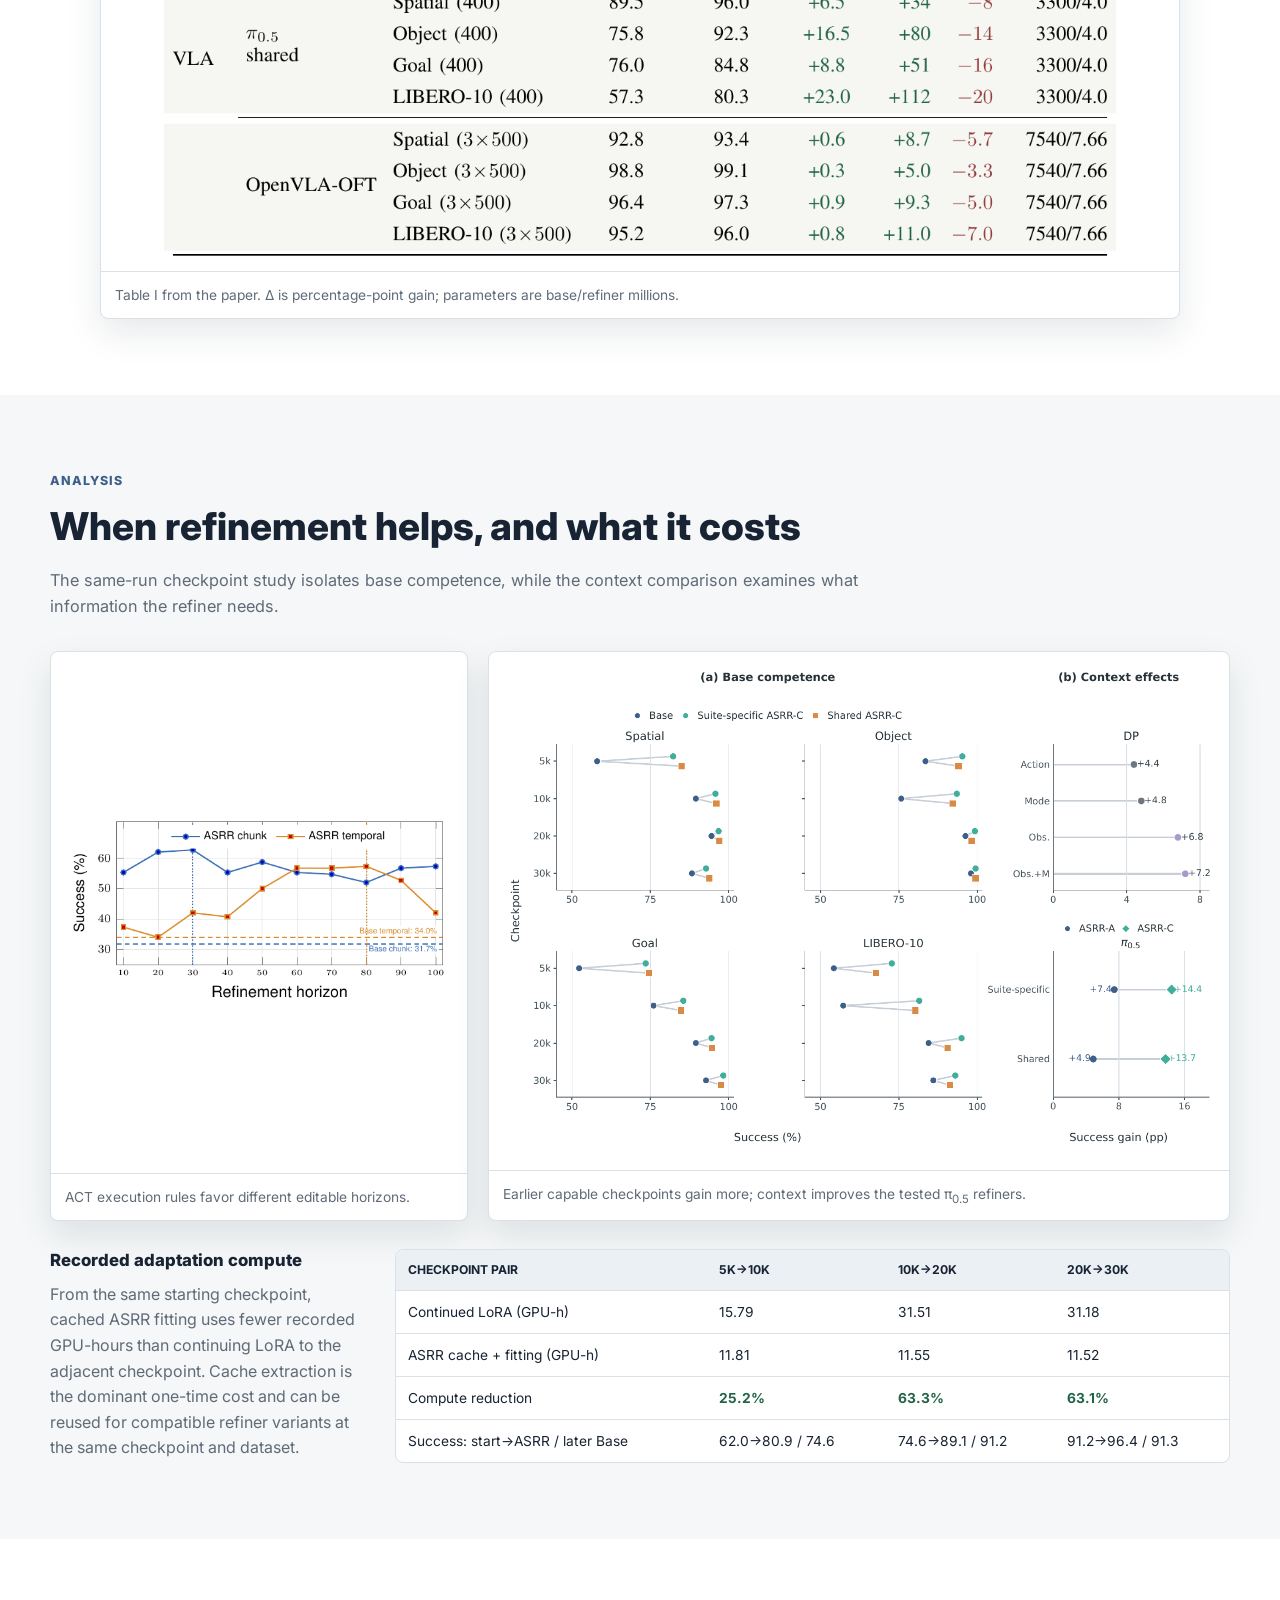
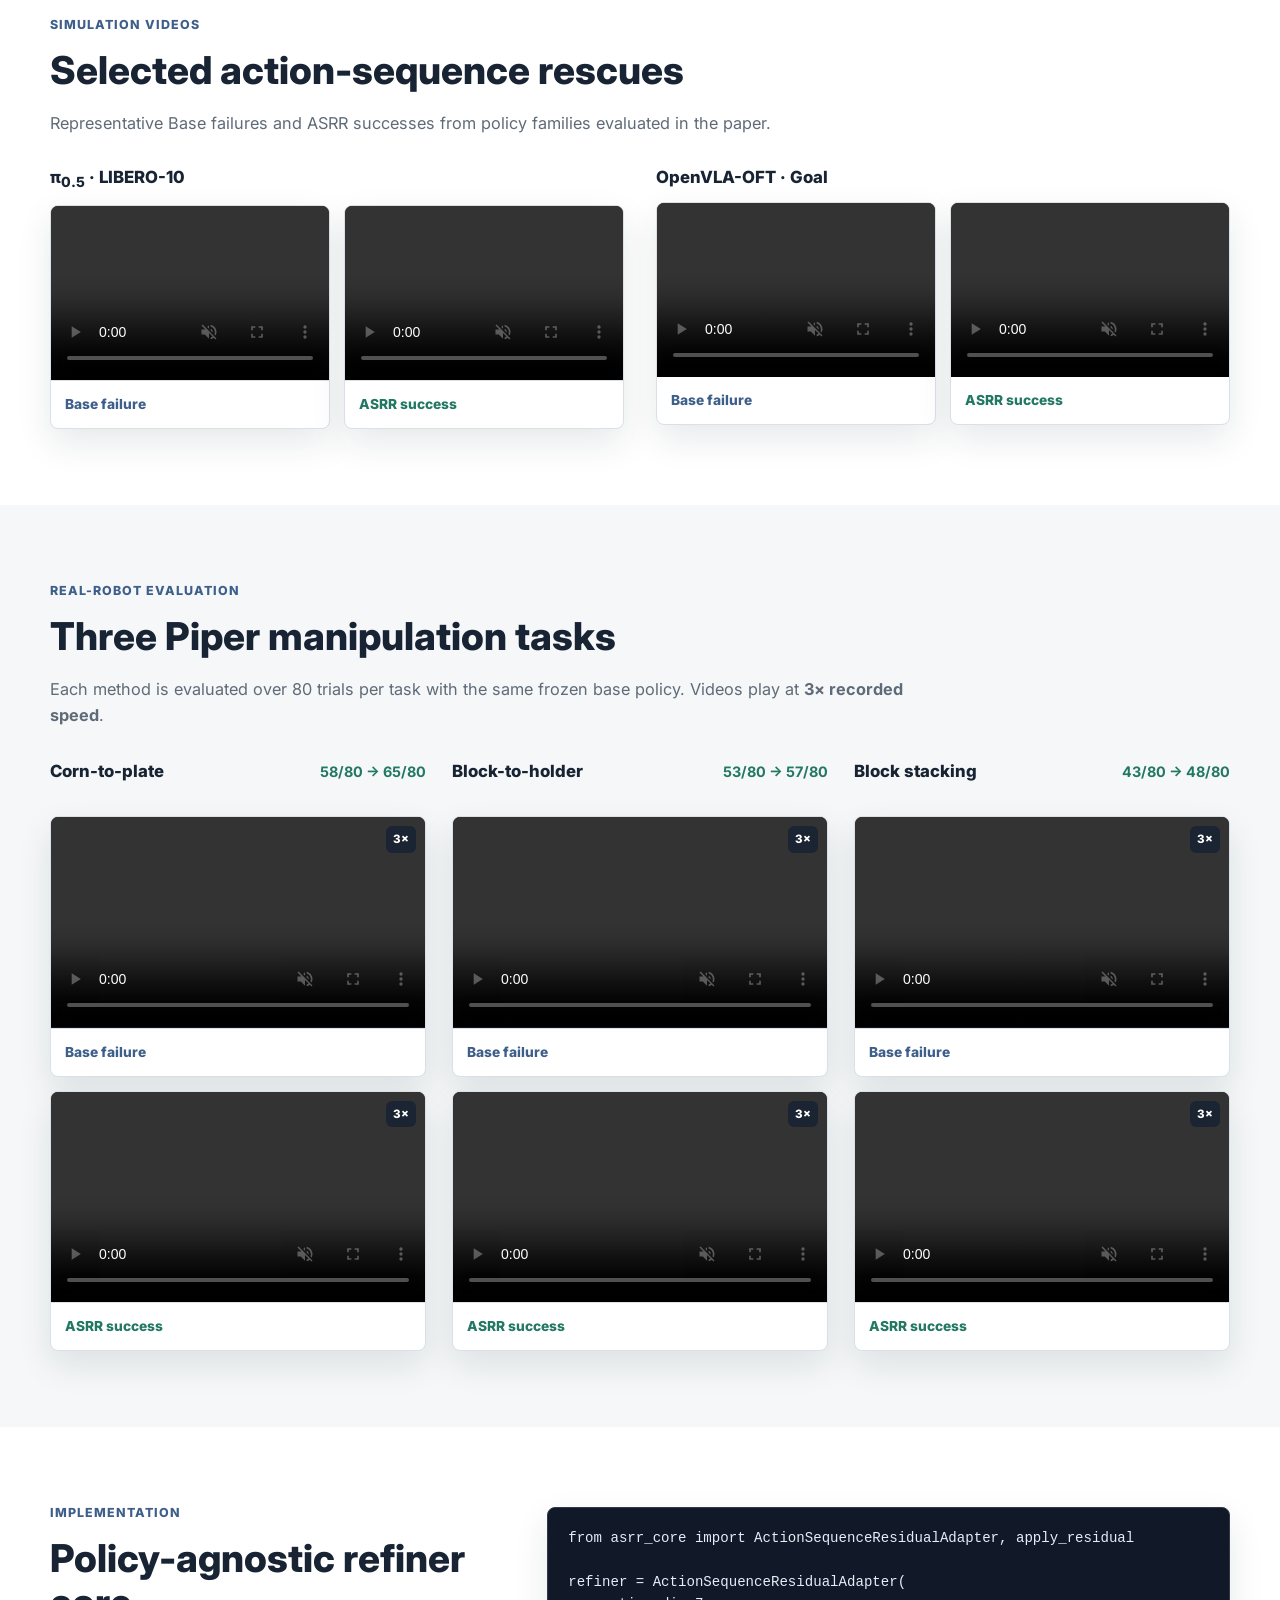
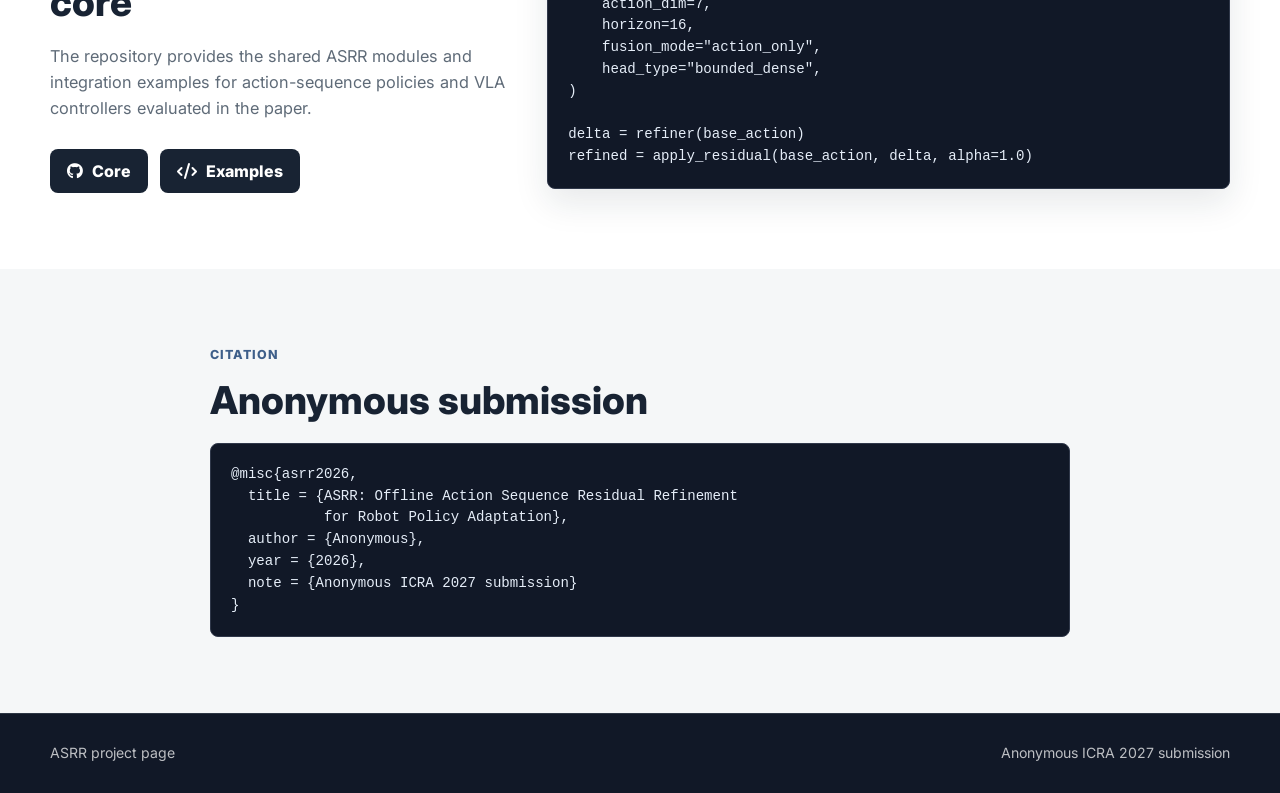
==== commit db08c5e2: "Replace hero background with experiment collage" ====
--- a/docs/index.html
+++ b/docs/index.html
@@ -28,11 +28,10 @@
 </head>
 <body>
   <header class="hero">
-    <div class="hero__overlay"></div>
     <nav class="nav" aria-label="Primary navigation">
       <a class="nav__brand" href="#">ASRR</a>
       <div class="nav__links">
-        <a href="#overview">Overview</a>
+        <a href="#abstract">Overview</a>
         <a href="#method">Method</a>
         <a href="#results">Results</a>
         <a href="#analysis">Analysis</a>
@@ -41,30 +40,50 @@
       </div>
     </nav>
 
-    <div class="hero__content">
-      <p class="kicker">Anonymous ICRA 2027 Submission</p>
-      <h1>ASRR: Offline Action Sequence Residual Refinement for Robot Policy Adaptation</h1>
-      <p class="hero__summary">
-        Treat the action proposal as an editable adaptation interface. ASRR keeps
-        the robot policy frozen and learns a compact residual refiner from cached
-        outputs and existing demonstrations.
-      </p>
-      <div class="button-row" aria-label="Project links">
-        <a class="button button--primary" href="static/files/asrr_paper.pdf" target="_blank" rel="noopener">
-          <i class="fa-solid fa-file-pdf" aria-hidden="true"></i><span>Paper</span>
-        </a>
-        <a class="button button--primary" href="https://github.com/anonymous-0525/ASRR" target="_blank" rel="noopener">
-          <i class="fa-brands fa-github" aria-hidden="true"></i><span>Code</span>
-        </a>
-        <a class="button button--ghost" href="#videos">
-          <i class="fa-solid fa-play" aria-hidden="true"></i><span>Videos</span>
-        </a>
+    <div class="hero__body">
+      <div class="hero__content">
+        <p class="kicker">Anonymous ICRA 2027 Submission</p>
+        <h1>ASRR: Offline Action Sequence Residual Refinement for Robot Policy Adaptation</h1>
+        <p class="hero__summary">
+          Treat the action proposal as an editable adaptation interface. ASRR keeps
+          the robot policy frozen and learns a compact residual refiner from cached
+          outputs and existing demonstrations.
+        </p>
+        <div class="button-row" aria-label="Project links">
+          <a class="button button--primary" href="static/files/asrr_paper.pdf" target="_blank" rel="noopener">
+            <i class="fa-solid fa-file-pdf" aria-hidden="true"></i><span>Paper</span>
+          </a>
+          <a class="button button--primary" href="https://github.com/anonymous-0525/ASRR" target="_blank" rel="noopener">
+            <i class="fa-brands fa-github" aria-hidden="true"></i><span>Code</span>
+          </a>
+          <a class="button button--ghost" href="#videos">
+            <i class="fa-solid fa-play" aria-hidden="true"></i><span>Videos</span>
+          </a>
+        </div>
+      </div>
+      <div class="hero__mosaic" aria-label="ASRR simulation and real-robot examples">
+        <figure class="hero__tile">
+          <img src="static/images/hero_sim_primary.png" alt="Simulation primary-camera view during a refined manipulation rollout">
+          <figcaption>Simulation · primary</figcaption>
+        </figure>
+        <figure class="hero__tile">
+          <img src="static/images/hero_real_corn.png" alt="Piper robot placing corn onto a plate">
+          <figcaption>Real robot · global</figcaption>
+        </figure>
+        <figure class="hero__tile">
+          <img src="static/images/hero_sim_wrist.png" alt="Simulation wrist-camera view during a refined manipulation rollout">
+          <figcaption>Simulation · wrist</figcaption>
+        </figure>
+        <figure class="hero__tile">
+          <img src="static/images/hero_real_holder.png" alt="Piper wrist-camera view while placing a block into a holder">
+          <figcaption>Real robot · wrist</figcaption>
+        </figure>
       </div>
     </div>
   </header>
 
   <main>
-    <section class="section section--light" id="abstract">
+    <section class="section" id="abstract">
       <div class="container content-narrow">
         <p class="eyebrow">Abstract</p>
         <h2>Improve the proposal, keep the policy fixed</h2>
@@ -86,24 +105,6 @@
       </div>
     </section>
 
-    <section class="section" id="overview">
-      <div class="container">
-        <div class="section-heading">
-          <p class="eyebrow">Motivation</p>
-          <h2>An output-space adaptation target</h2>
-          <p>
-            A competent policy may already propose broadly correct behavior while
-            local pose, motion, or timing errors still limit execution. ASRR edits
-            that proposal directly before the controller executes it.
-          </p>
-        </div>
-        <figure class="paper-figure paper-figure--overview">
-          <img src="static/images/figure1_overview.png" alt="ASRR motivation: a trained policy produces a useful but locally inaccurate action sequence that can be edited before execution">
-          <figcaption>Predicted action sequences provide a compact interface for post-training correction.</figcaption>
-        </figure>
-      </div>
-    </section>
-
     <section class="section section--light" id="method">
       <div class="container">
         <div class="section-heading">
--- a/docs/static/css/site.css
+++ b/docs/static/css/site.css
@@ -31,15 +31,10 @@
 
 .hero {
   position: relative;
-  min-height: min(760px, 90vh);
+  min-height: 630px;
   overflow: hidden;
   color: var(--paper);
-  background: #111a27 url("../images/hero_rescue_refined_primary.png") 72% 48% / cover no-repeat;
-}
-.hero__overlay {
-  position: absolute;
-  inset: 0;
-  background: rgb(10 17 27 / 0.76);
+  background: #111827;
 }
 .nav {
   position: relative;
@@ -55,13 +50,20 @@
 .nav__links { display: flex; flex-wrap: wrap; gap: 22px; font-size: 0.9rem; font-weight: 700; }
 .nav__links a { color: rgb(255 255 255 / 0.82); text-decoration: none; }
 .nav__links a:hover { color: var(--paper); }
-.hero__content {
+.hero__body {
   position: relative;
   z-index: 2;
+  display: grid;
   width: min(1180px, calc(100% - 40px));
+  min-height: 530px;
+  grid-template-columns: minmax(0, 1.18fr) minmax(360px, 0.82fr);
+  align-items: center;
+  gap: clamp(36px, 6vw, 82px);
   margin: 0 auto;
-  padding: clamp(80px, 14vh, 145px) 0 90px;
-}
+  padding: 44px 0 66px;
+}
+.hero h1 { max-width: 680px; font-size: clamp(2.2rem, 4vw, 3.7rem); }
+.hero__content { min-width: 0; }
 .kicker, .eyebrow {
   margin-bottom: 14px;
   font-size: 0.78rem;
@@ -72,10 +74,39 @@
 .kicker { color: #c6dcf4; }
 .eyebrow { color: var(--base); }
 .hero__summary {
-  max-width: 760px;
+  max-width: 650px;
   margin-top: 24px;
   color: rgb(255 255 255 / 0.86);
   font-size: clamp(1.02rem, 1.8vw, 1.25rem);
+}
+.hero__mosaic {
+  display: grid;
+  width: 100%;
+  max-width: 470px;
+  grid-template-columns: repeat(2, minmax(0, 1fr));
+  gap: 10px;
+  justify-self: end;
+}
+.hero__tile {
+  position: relative;
+  aspect-ratio: 4 / 3;
+  margin: 0;
+  overflow: hidden;
+  border: 1px solid rgb(255 255 255 / 0.16);
+  border-radius: 5px;
+  background: #202a38;
+}
+.hero__tile img { width: 100%; height: 100%; object-fit: cover; }
+.hero__tile figcaption {
+  position: absolute;
+  right: 0;
+  bottom: 0;
+  left: 0;
+  padding: 6px 8px;
+  background: rgb(10 17 27 / 0.78);
+  color: rgb(255 255 255 / 0.88);
+  font-size: 0.68rem;
+  font-weight: 700;
 }
 .button-row { display: flex; flex-wrap: wrap; gap: 12px; margin-top: 28px; }
 .button {
@@ -117,7 +148,6 @@
   box-shadow: var(--shadow);
 }
 .paper-figure img { width: 100%; height: auto; object-fit: contain; }
-.paper-figure--overview { max-width: 560px; margin: 0 auto; }
 .paper-figure--method { margin-bottom: 26px; }
 .paper-table { max-width: 1080px; margin: 0 auto; }
 .paper-figure figcaption, .video-card figcaption {
@@ -218,23 +248,25 @@
 .footer__inner { display: flex; flex-wrap: wrap; justify-content: space-between; gap: 10px 24px; }
 
 @media (max-width: 980px) {
+  .hero__body { grid-template-columns: minmax(0, 1fr) minmax(310px, 0.7fr); gap: 30px; }
   .feature-grid, .metric-grid, .robot-task-grid { grid-template-columns: repeat(2, minmax(0, 1fr)); }
   .analysis-grid, .cost-block, .code-layout { grid-template-columns: 1fr; }
   .cost-block { align-items: start; }
 }
 
 @media (max-width: 720px) {
-  .hero { min-height: 720px; }
+  .hero { min-height: 0; }
   .nav { align-items: flex-start; flex-direction: column; gap: 12px; }
   .nav__links { gap: 10px 16px; }
-  .hero__content { padding-top: 70px; }
+  .hero__body { min-height: 0; grid-template-columns: 1fr; gap: 34px; padding: 42px 0 52px; }
+  .hero__mosaic { max-width: 560px; justify-self: start; }
   .section { padding: 58px 0; }
   .feature-grid, .metric-grid, .method-video-grid, .robot-task-grid { grid-template-columns: 1fr; }
   .analysis-grid .paper-figure img { min-height: 0; }
 }
 
 @media (max-width: 470px) {
-  .container, .nav, .hero__content { width: min(100% - 26px, 1180px); }
+  .container, .nav, .hero__body { width: min(100% - 26px, 1180px); }
   .video-pair { grid-template-columns: 1fr; }
   .button { width: 100%; }
   .task-heading { align-items: flex-start; flex-direction: column; }
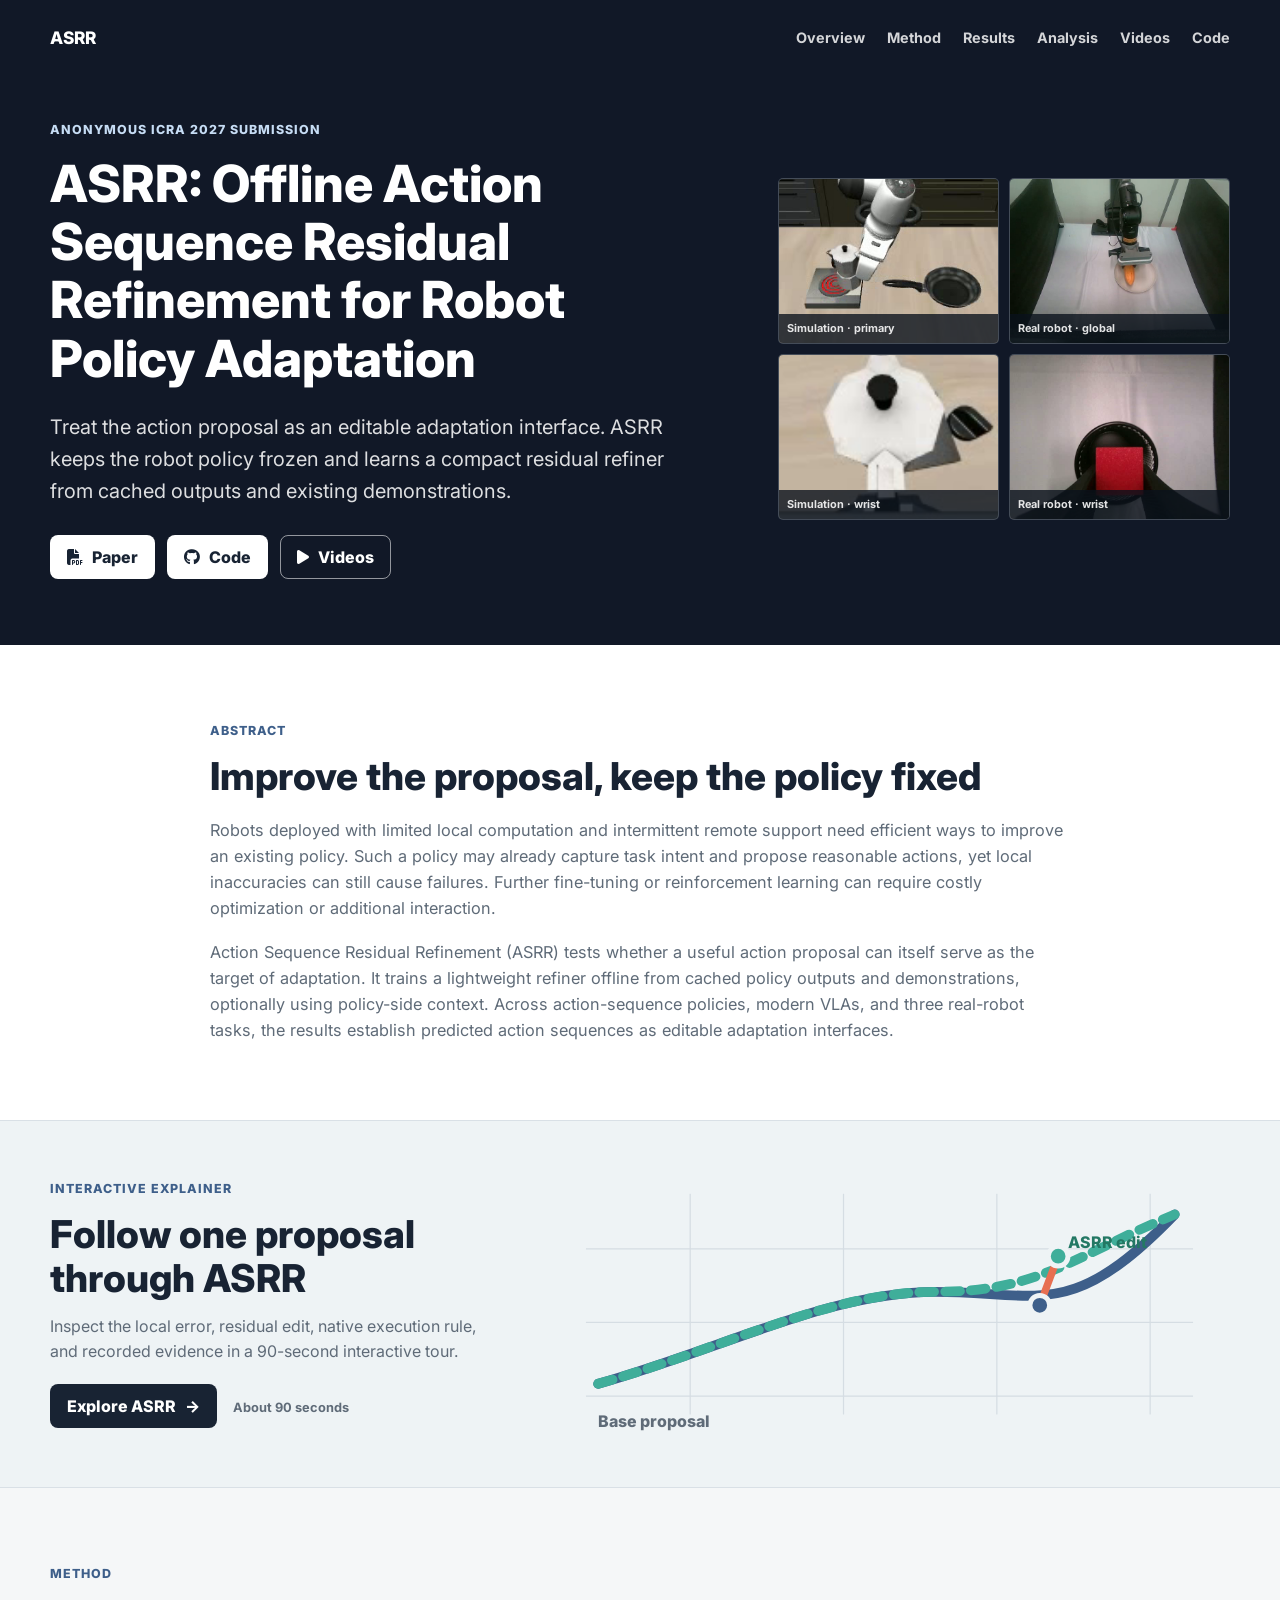
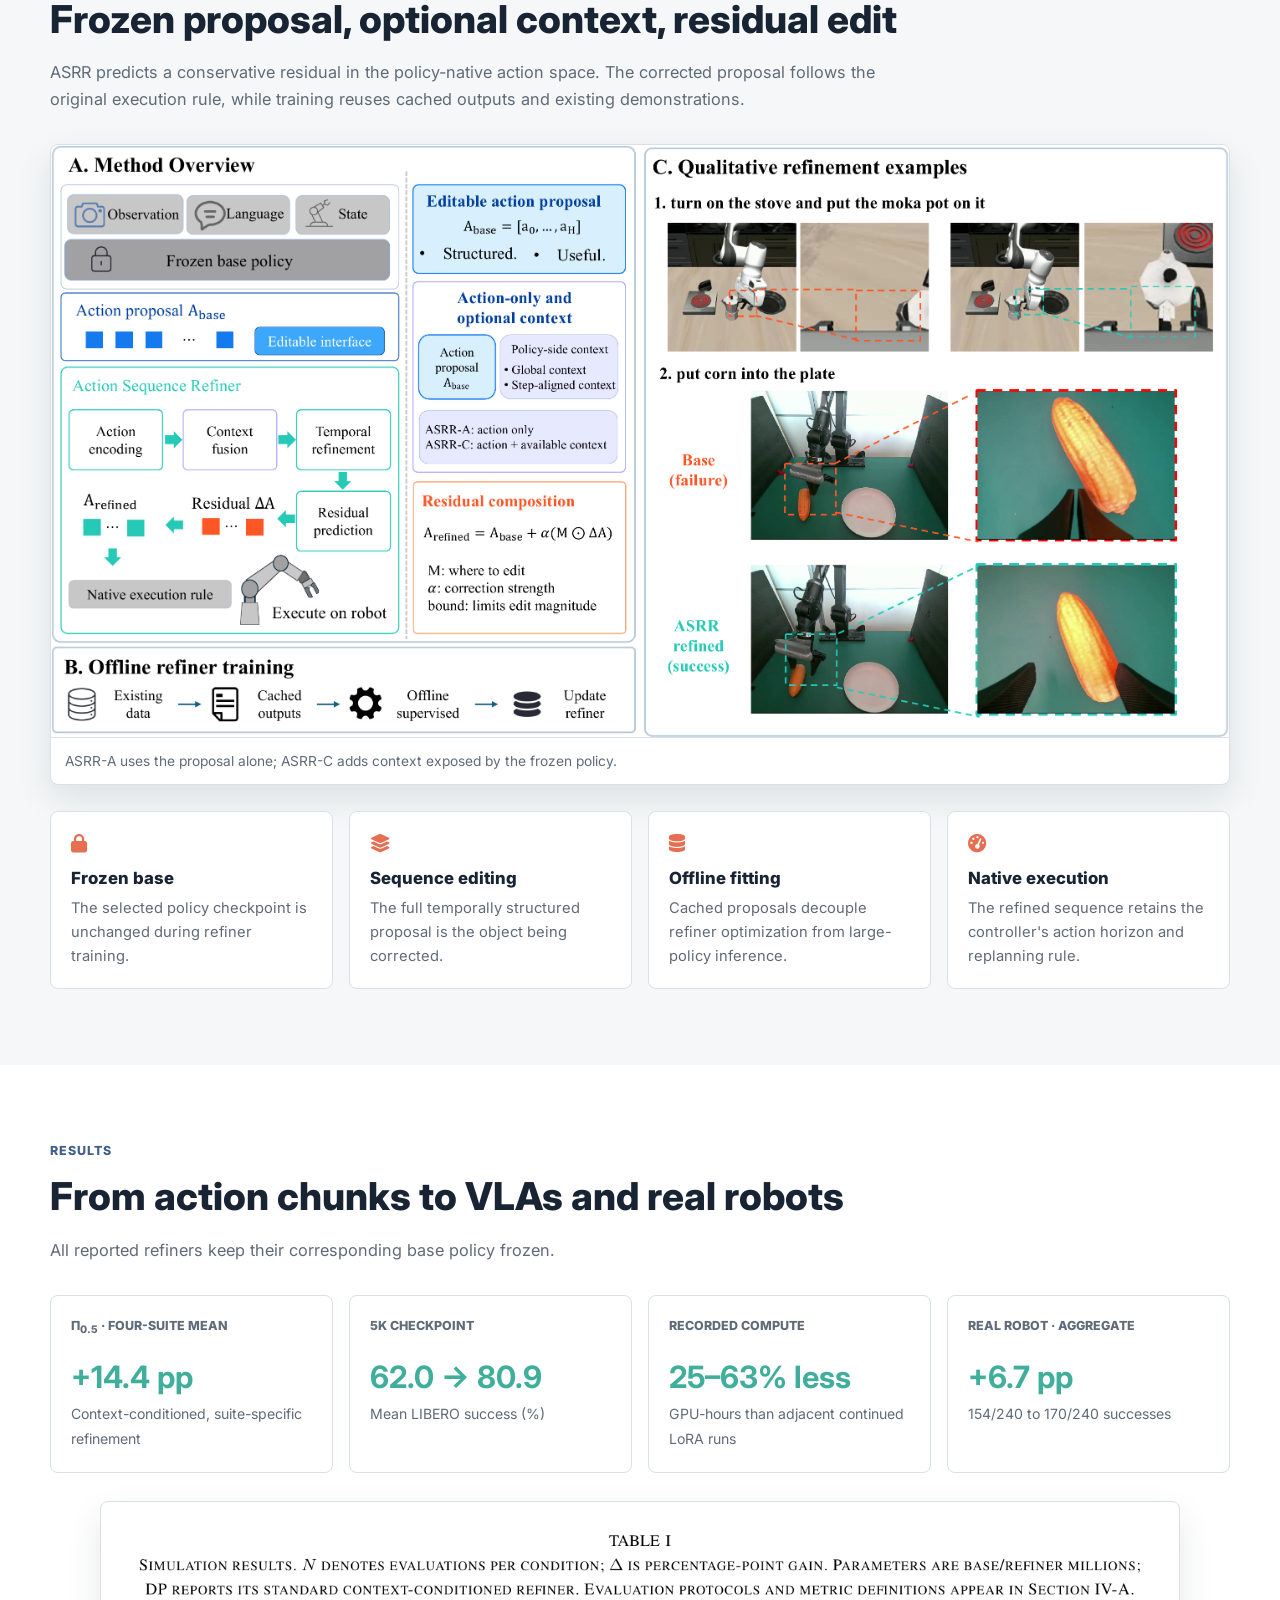
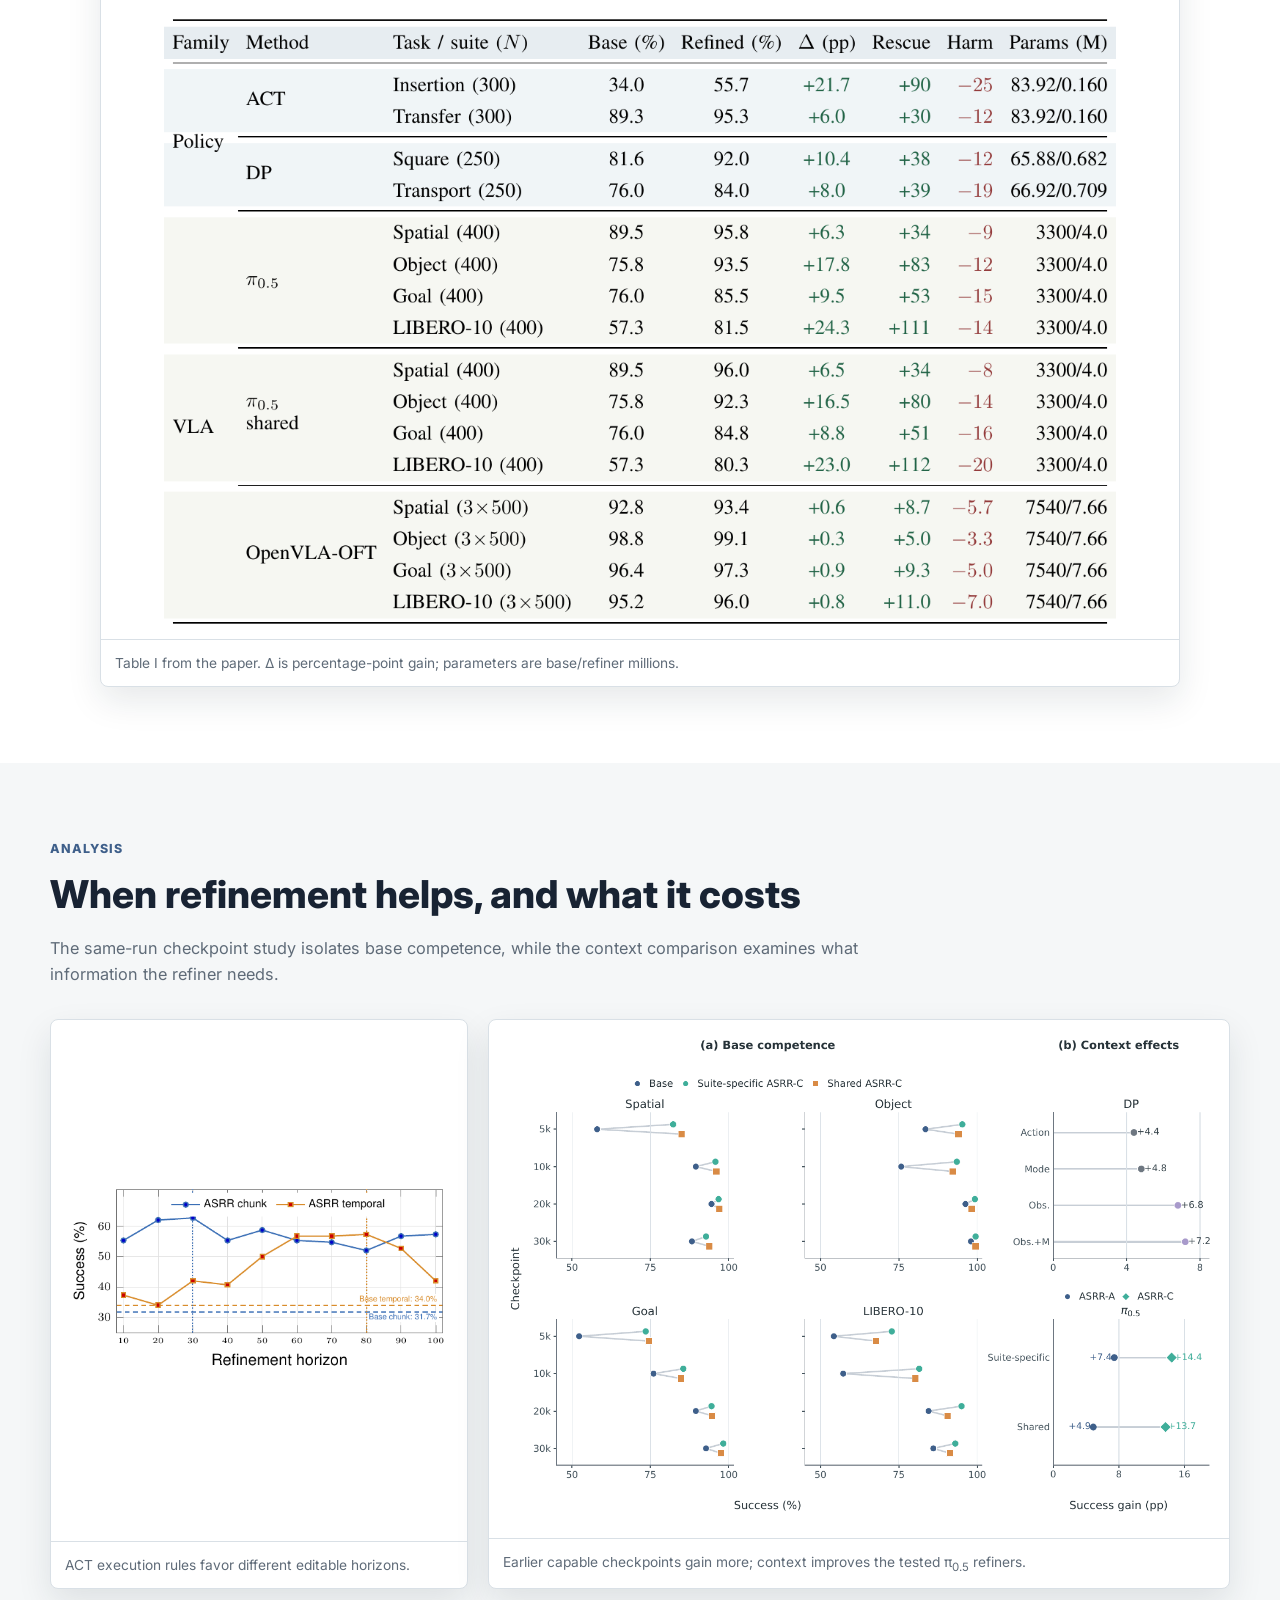
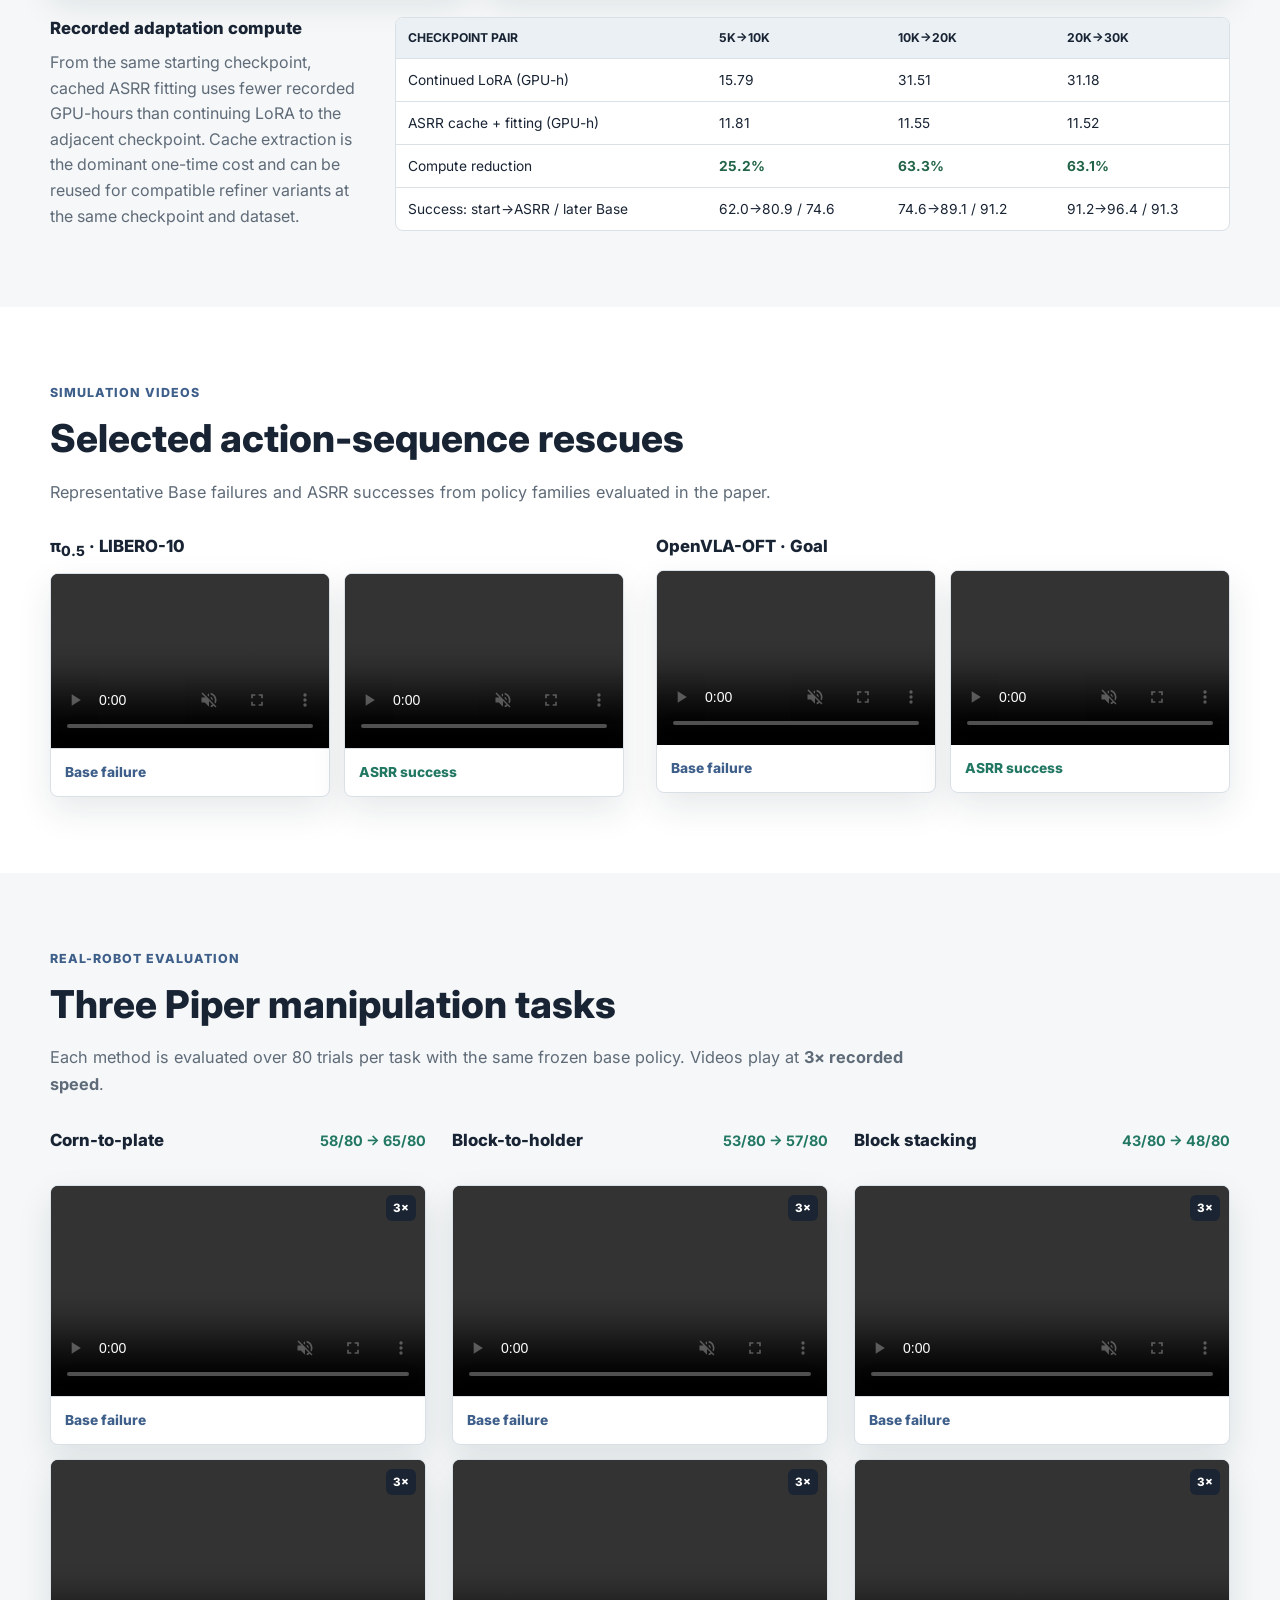
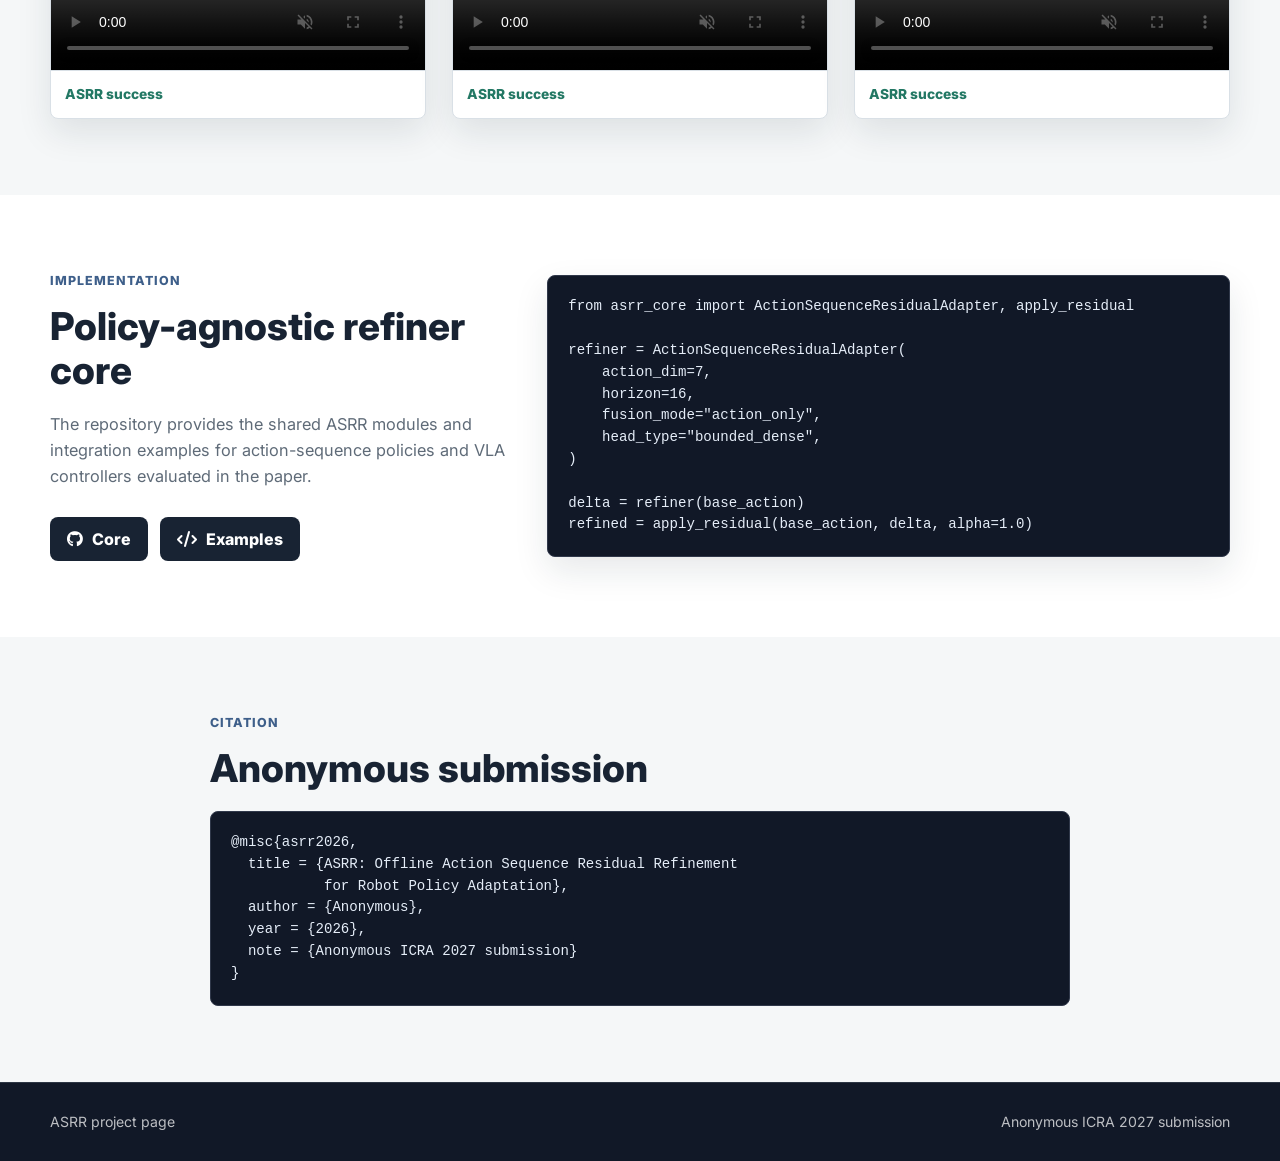
==== commit ee944287: "Link the ASRR interactive explainer" ====
--- a/docs/index.html
+++ b/docs/index.html
@@ -105,6 +105,32 @@
       </div>
     </section>
 
+    <section class="explainer-preview" id="interactive-explainer" aria-labelledby="explainer-preview-title">
+      <div class="container explainer-preview__inner">
+        <div class="explainer-preview__copy">
+          <p class="eyebrow">Interactive explainer</p>
+          <h2 id="explainer-preview-title">Follow one proposal through ASRR</h2>
+          <p>Inspect the local error, residual edit, native execution rule, and recorded evidence in a 90-second interactive tour.</p>
+          <a class="button button--ink" href="explainer.html"><span>Explore ASRR</span><span aria-hidden="true">&#8594;</span></a>
+          <span class="explainer-preview__duration">About 90 seconds</span>
+        </div>
+        <div class="explainer-preview__visual" aria-label="Miniature Base and ASRR action trajectories">
+          <svg viewBox="0 0 560 230" role="img" aria-labelledby="preview-visual-title preview-visual-desc">
+            <title id="preview-visual-title">Action proposal refinement</title>
+            <desc id="preview-visual-desc">A coral residual moves one action from the blue Base proposal toward the teal refined trajectory.</desc>
+            <path class="preview-grid" d="M35 190H530M35 130H530M35 70H530M120 25V205M245 25V205M370 25V205M495 25V205"></path>
+            <path class="preview-base" d="M45 180 C150 150 235 105 320 105 S430 130 515 42"></path>
+            <path class="preview-refined" d="M45 180 C150 150 235 105 320 105 S430 77 515 42"></path>
+            <path class="preview-residual" d="M405 116 L420 76"></path>
+            <circle class="preview-base-point" cx="405" cy="116" r="8"></circle>
+            <circle class="preview-asrr-point" cx="420" cy="76" r="8"></circle>
+            <text x="45" y="215">Base proposal</text>
+            <text class="preview-asrr-label" x="428" y="69">ASRR edit</text>
+          </svg>
+        </div>
+      </div>
+    </section>
+
     <section class="section section--light" id="method">
       <div class="container">
         <div class="section-heading">
--- a/docs/static/css/site.css
+++ b/docs/static/css/site.css
@@ -138,6 +138,23 @@
   font-size: 1.02rem;
 }
 .section-heading { max-width: 860px; margin-bottom: 32px; }
+
+.explainer-preview { padding: 42px 0; border-top: 1px solid var(--line); border-bottom: 1px solid var(--line); background: #eef3f5; }
+.explainer-preview__inner { display: grid; grid-template-columns: minmax(280px, 0.78fr) minmax(420px, 1.22fr); align-items: center; gap: 54px; }
+.explainer-preview__copy > p:not(.eyebrow) { max-width: 590px; margin-top: 13px; color: var(--muted); }
+.explainer-preview__copy .button { margin-top: 19px; }
+.explainer-preview__duration { margin-left: 12px; color: var(--muted); font-size: 0.8rem; font-weight: 700; white-space: nowrap; }
+.explainer-preview__visual { min-width: 0; }
+.explainer-preview__visual svg { display: block; width: 100%; height: auto; }
+.preview-grid { fill: none; stroke: #d5dde3; stroke-width: 1; }
+.preview-base, .preview-refined, .preview-residual { fill: none; stroke-linecap: round; stroke-linejoin: round; }
+.preview-base { stroke: var(--base); stroke-width: 8; }
+.preview-refined { stroke: var(--asrr); stroke-width: 8; stroke-dasharray: 12 9; }
+.preview-residual { stroke: var(--coral); stroke-width: 6; }
+.preview-base-point { fill: var(--base); stroke: #eef3f5; stroke-width: 4; }
+.preview-asrr-point { fill: var(--asrr); stroke: #eef3f5; stroke-width: 4; }
+.explainer-preview__visual text { fill: var(--muted); font-size: 13px; font-weight: 800; }
+.explainer-preview__visual .preview-asrr-label { fill: #237864; }
 
 .paper-figure {
   margin: 0;
@@ -252,6 +269,7 @@
   .feature-grid, .metric-grid, .robot-task-grid { grid-template-columns: repeat(2, minmax(0, 1fr)); }
   .analysis-grid, .cost-block, .code-layout { grid-template-columns: 1fr; }
   .cost-block { align-items: start; }
+  .explainer-preview__inner { grid-template-columns: minmax(260px, 0.9fr) minmax(360px, 1.1fr); gap: 28px; }
 }
 
 @media (max-width: 720px) {
@@ -263,6 +281,8 @@
   .section { padding: 58px 0; }
   .feature-grid, .metric-grid, .method-video-grid, .robot-task-grid { grid-template-columns: 1fr; }
   .analysis-grid .paper-figure img { min-height: 0; }
+  .explainer-preview__inner { grid-template-columns: 1fr; gap: 24px; }
+  .explainer-preview__visual { max-width: 680px; }
 }
 
 @media (max-width: 470px) {
@@ -270,6 +290,7 @@
   .video-pair { grid-template-columns: 1fr; }
   .button { width: 100%; }
   .task-heading { align-items: flex-start; flex-direction: column; }
+  .explainer-preview__duration { display: block; margin: 10px 0 0; }
 }
 
 @media (prefers-reduced-motion: reduce) {
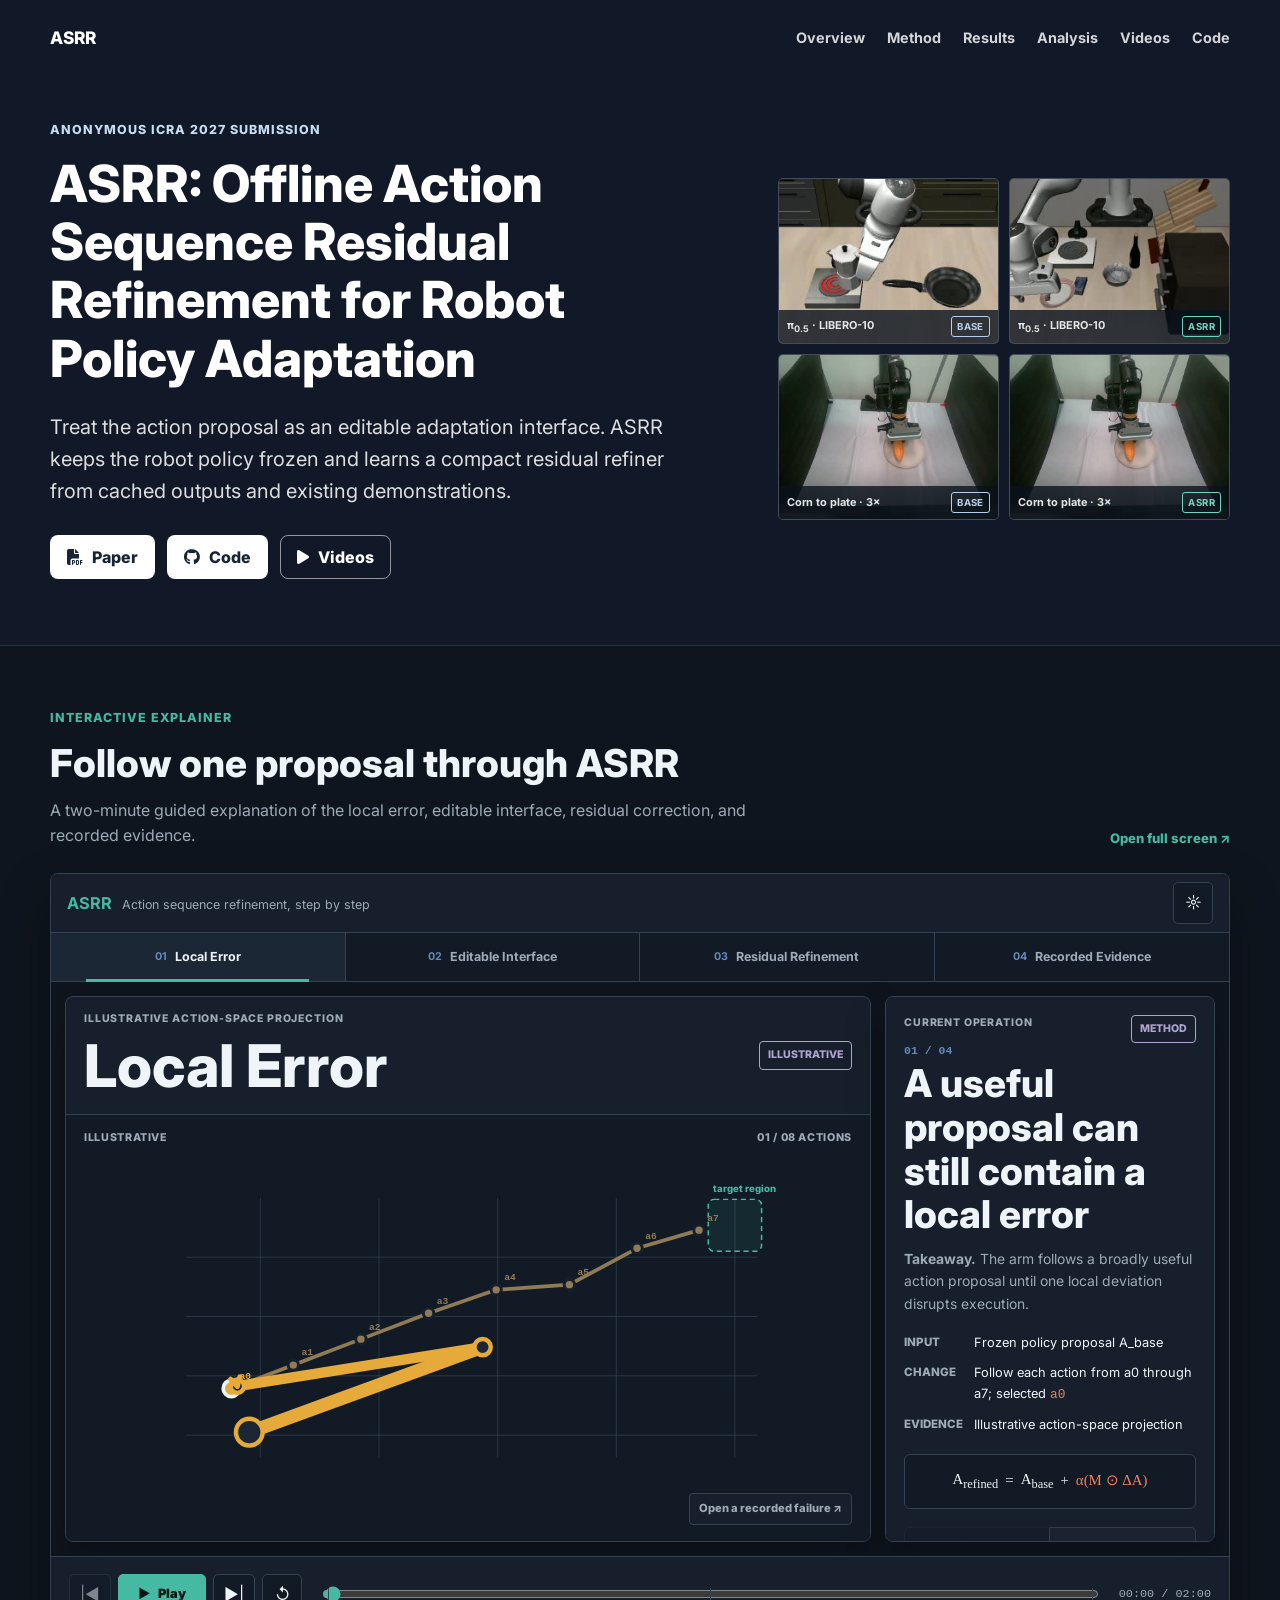
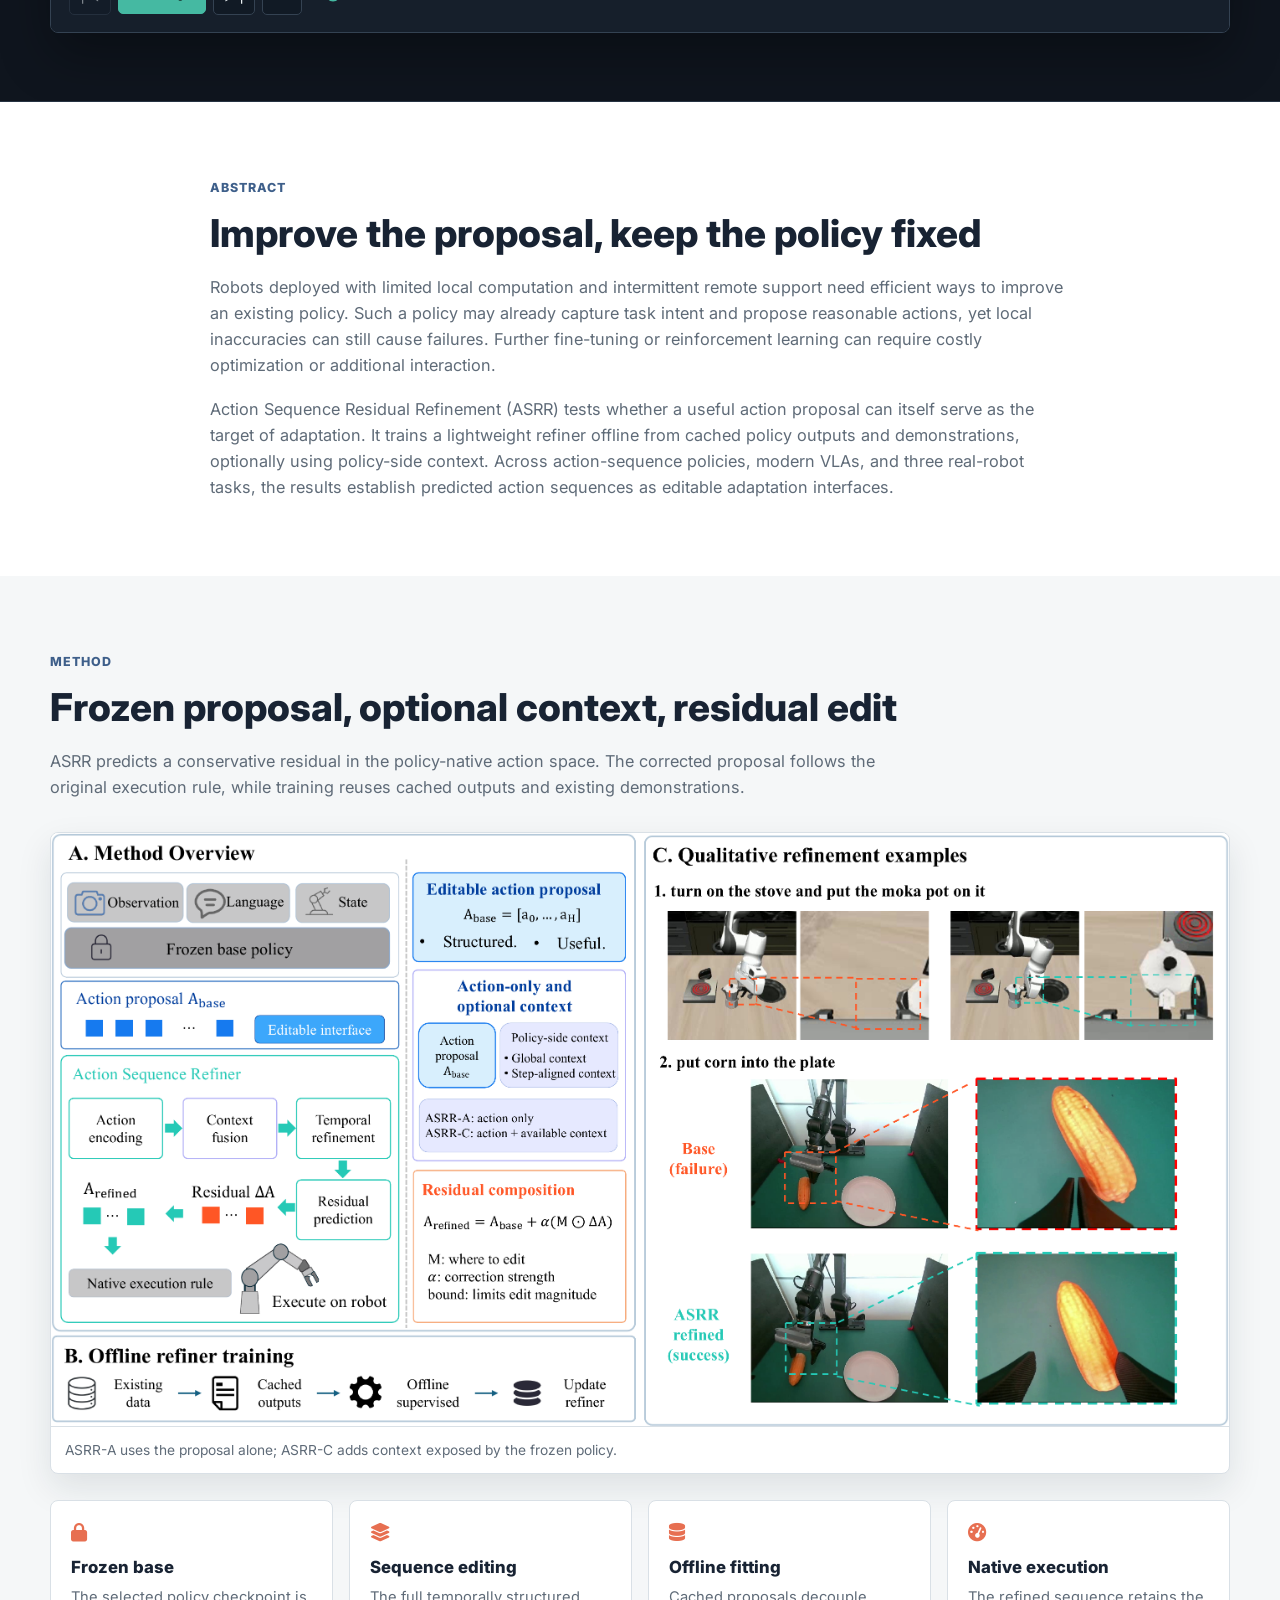
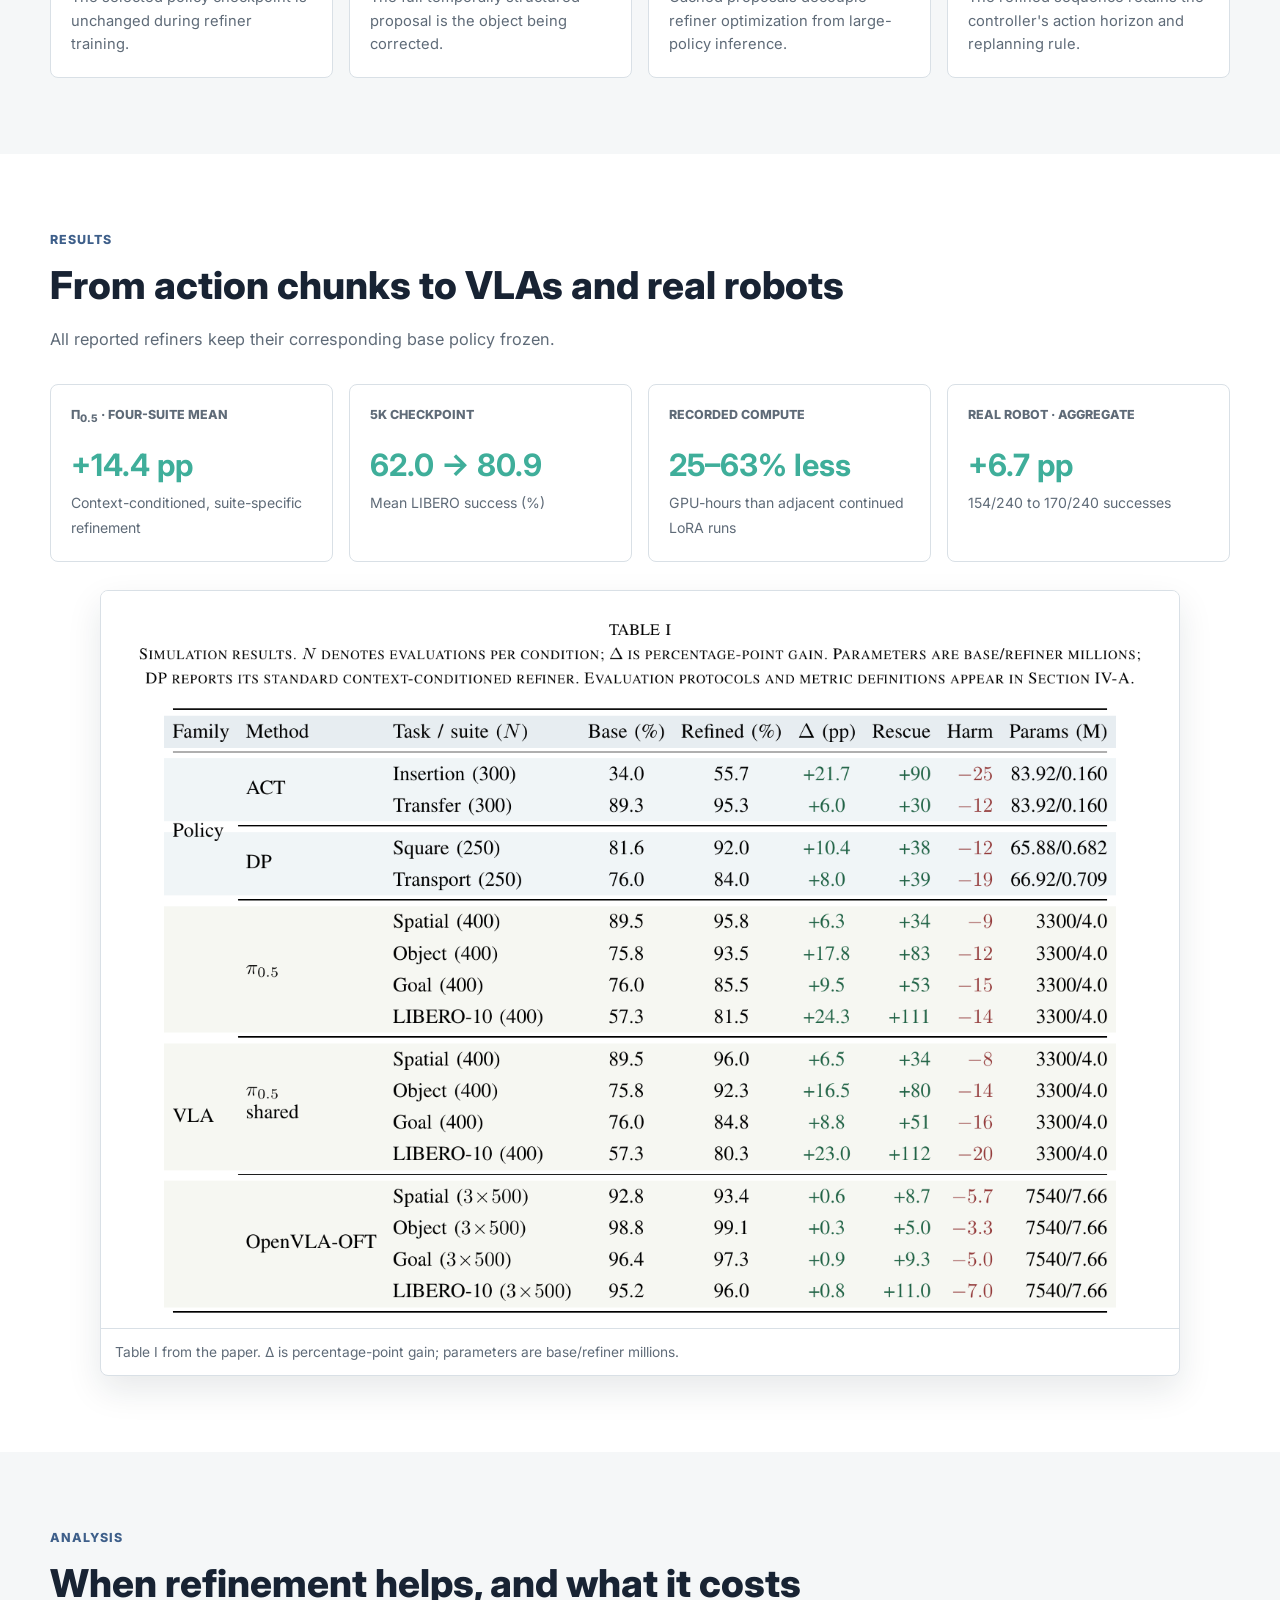
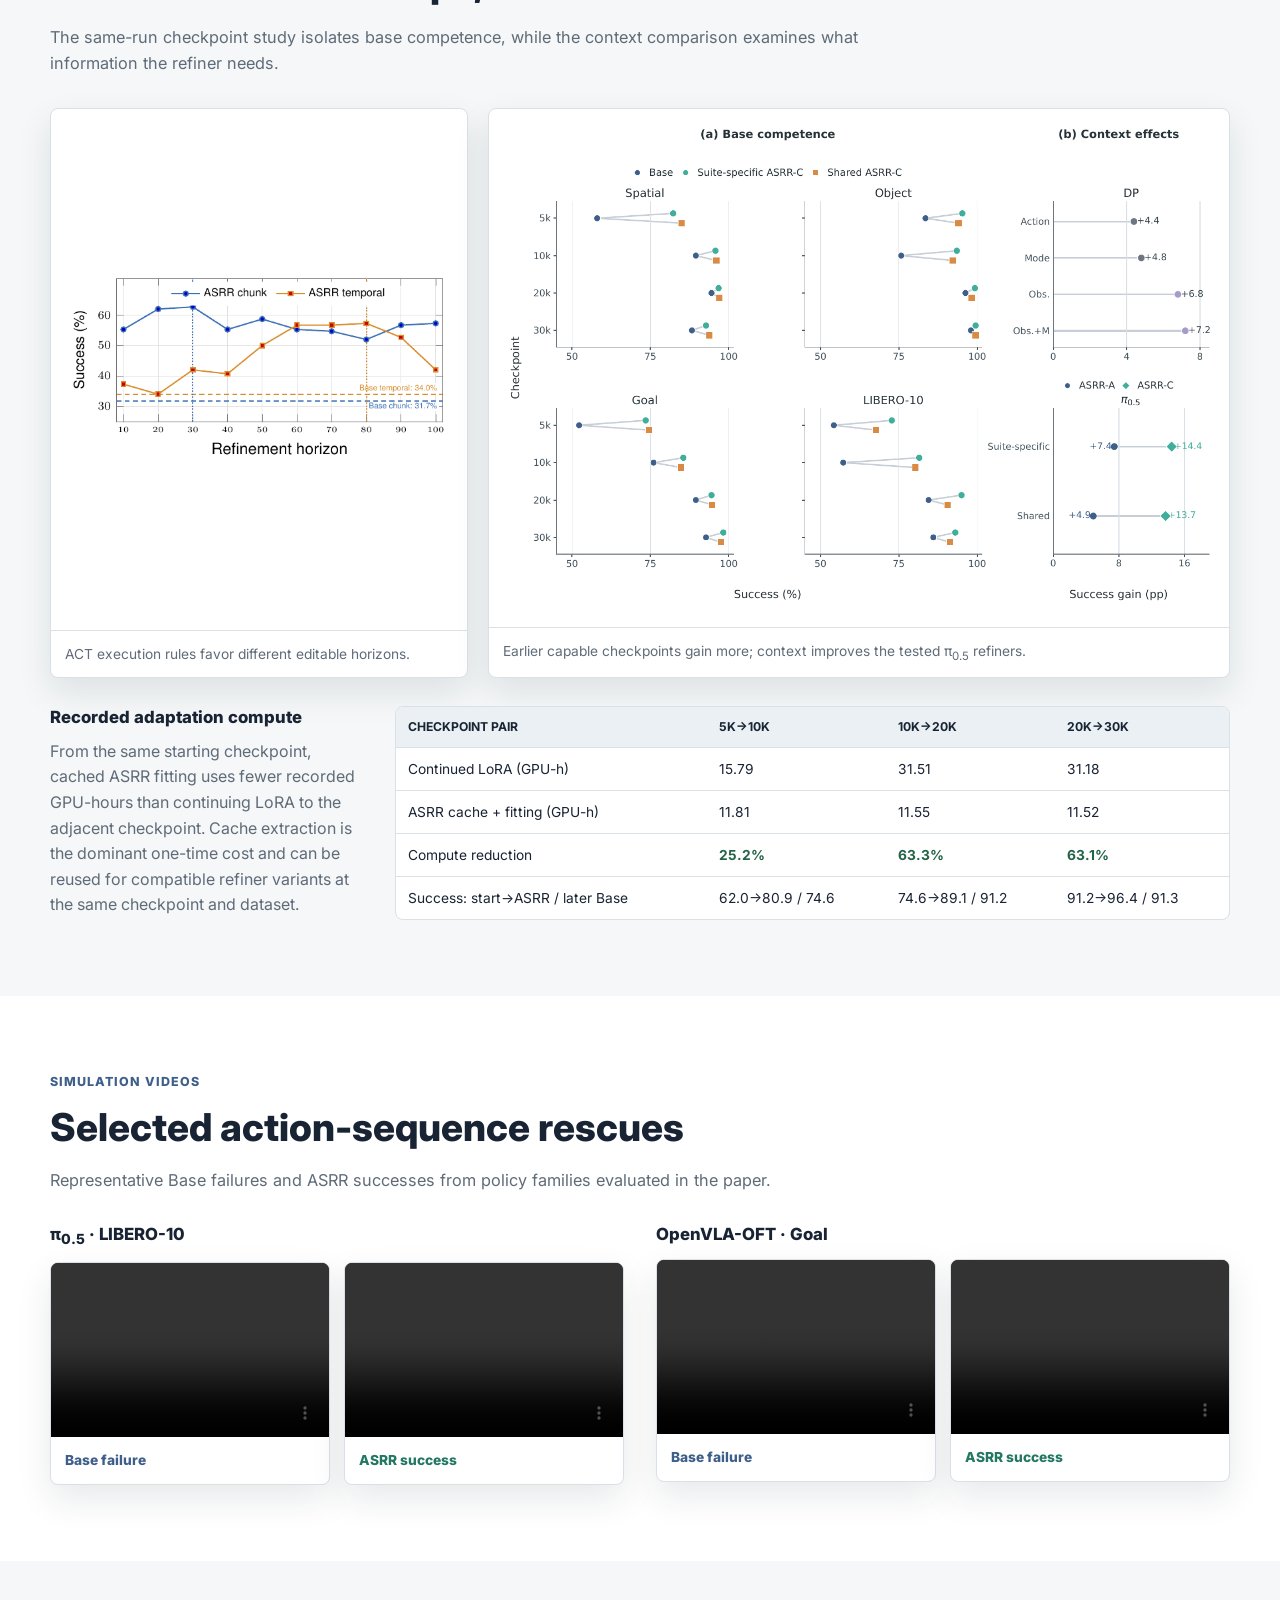
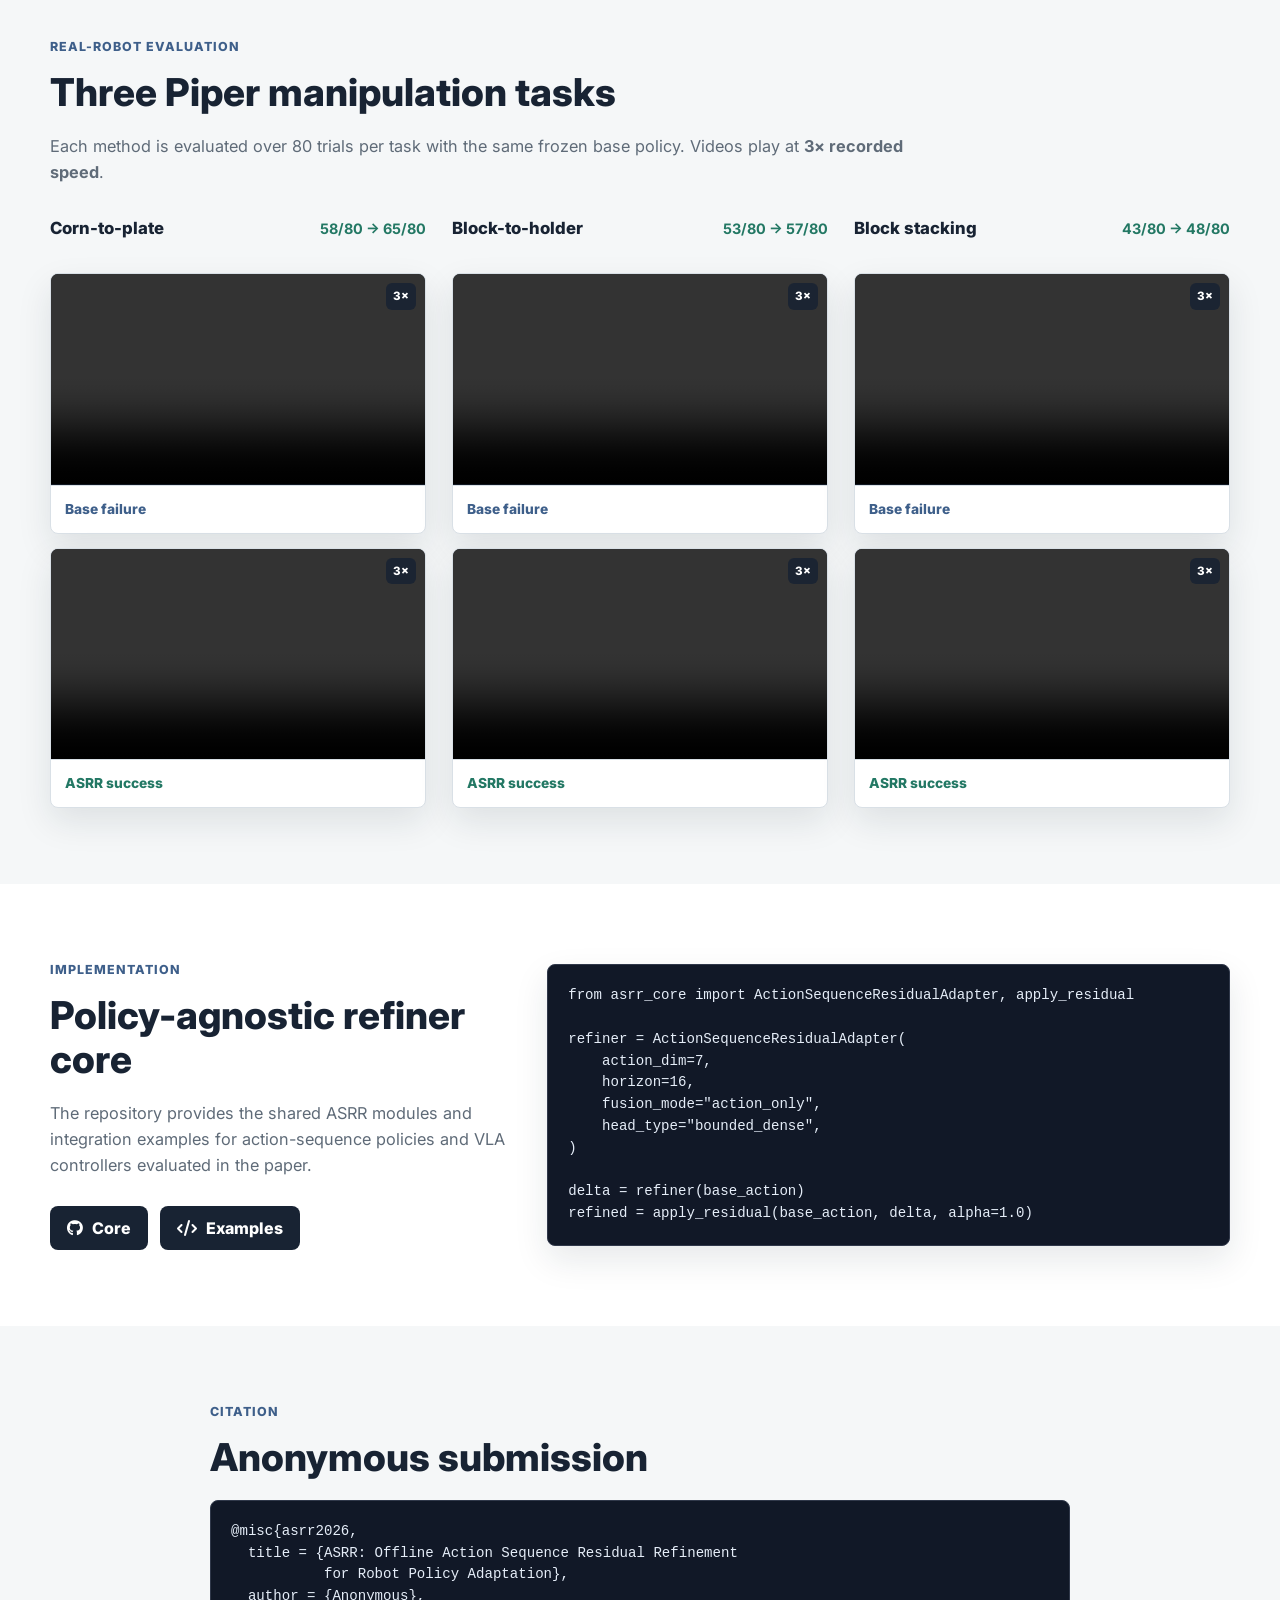
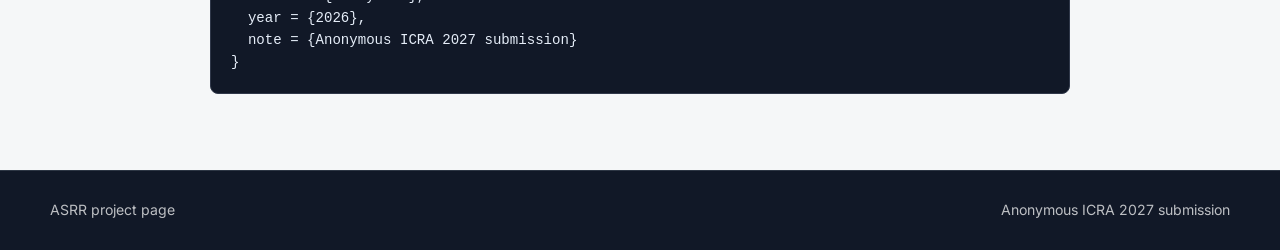
==== commit 4e94982c: "Place the live ASRR tour on the homepage" ====
--- a/docs/index.html
+++ b/docs/index.html
@@ -24,6 +24,7 @@
   <link rel="preconnect" href="https://fonts.gstatic.com" crossorigin>
   <link href="https://fonts.googleapis.com/css2?family=Inter:wght@400;500;600;700;800&amp;display=swap" rel="stylesheet">
   <link rel="stylesheet" href="https://cdnjs.cloudflare.com/ajax/libs/font-awesome/6.5.1/css/all.min.css">
+  <link rel="stylesheet" href="static/css/explainer.css">
   <link rel="stylesheet" href="static/css/site.css">
 </head>
 <body>
@@ -63,26 +64,110 @@
       </div>
       <div class="hero__mosaic" aria-label="ASRR simulation and real-robot examples">
         <figure class="hero__tile">
-          <img src="static/images/hero_sim_primary.png" alt="Simulation primary-camera view during a refined manipulation rollout">
-          <figcaption>Simulation · primary</figcaption>
+          <video class="hero__tile-video" muted loop playsinline preload="metadata" poster="static/images/hero_sim_primary.png" src="static/videos/vla_rescues/pi05_libero10_base.mp4"></video>
+          <figcaption><span>&pi;<sub>0.5</sub> · LIBERO-10</span><strong class="hero__tile-role hero__tile-role--base">Base</strong></figcaption>
         </figure>
         <figure class="hero__tile">
-          <img src="static/images/hero_real_corn.png" alt="Piper robot placing corn onto a plate">
-          <figcaption>Real robot · global</figcaption>
+          <video class="hero__tile-video" muted loop playsinline preload="metadata" poster="static/images/hero_rescue_refined_primary.png" src="static/videos/vla_rescues/pi05_libero10_asrr.mp4"></video>
+          <figcaption><span>&pi;<sub>0.5</sub> · LIBERO-10</span><strong class="hero__tile-role hero__tile-role--asrr">ASRR</strong></figcaption>
         </figure>
         <figure class="hero__tile">
-          <img src="static/images/hero_sim_wrist.png" alt="Simulation wrist-camera view during a refined manipulation rollout">
-          <figcaption>Simulation · wrist</figcaption>
+          <video class="hero__tile-video" muted loop playsinline preload="metadata" poster="static/images/hero_real_corn.png" data-hero-playback-rate="3" src="static/videos/real_robot_tasks/corn_to_plate_base.mp4"></video>
+          <figcaption><span>Corn to plate · 3&times;</span><strong class="hero__tile-role hero__tile-role--base">Base</strong></figcaption>
         </figure>
         <figure class="hero__tile">
-          <img src="static/images/hero_real_holder.png" alt="Piper wrist-camera view while placing a block into a holder">
-          <figcaption>Real robot · wrist</figcaption>
+          <video class="hero__tile-video" muted loop playsinline preload="metadata" poster="static/images/hero_real_corn.png" data-hero-playback-rate="3" src="static/videos/real_robot_tasks/corn_to_plate_asrr.mp4"></video>
+          <figcaption><span>Corn to plate · 3&times;</span><strong class="hero__tile-role hero__tile-role--asrr">ASRR</strong></figcaption>
         </figure>
       </div>
     </div>
   </header>
 
   <main>
+    <section class="explainer-band" id="interactive-explainer" data-explainer-root="embedded" aria-labelledby="embedded-explainer-title">
+      <div class="container">
+        <div class="explainer-band__heading">
+          <div>
+            <p class="eyebrow">Interactive explainer</p>
+            <h2 id="embedded-explainer-title">Follow one proposal through ASRR</h2>
+            <p>A two-minute guided explanation of the local error, editable interface, residual correction, and recorded evidence.</p>
+          </div>
+          <a class="explainer-band__standalone" href="explainer.html">Open full screen <span aria-hidden="true">&#8599;</span></a>
+        </div>
+
+        <div class="explainer-app">
+          <header class="app-header">
+            <div class="app-title"><strong>ASRR</strong><span>Action sequence refinement, step by step</span></div>
+            <button id="theme-toggle" class="icon-command" type="button" aria-label="Switch to light theme" title="Switch theme" disabled><span aria-hidden="true">&#9788;</span></button>
+          </header>
+
+          <nav id="chapter-tabs" class="chapter-tabs" aria-label="Explainer chapters">
+            <button type="button" data-chapter-index="0" aria-current="step" disabled><span>01</span>Local Error</button>
+            <button type="button" data-chapter-index="1" disabled><span>02</span>Editable Interface</button>
+            <button type="button" data-chapter-index="2" disabled><span>03</span>Residual Refinement</button>
+            <button type="button" data-chapter-index="3" disabled><span>04</span>Recorded Evidence</button>
+          </nav>
+
+          <div class="workbench">
+            <section class="stage-panel" aria-labelledby="stage-heading">
+              <div class="panel-heading">
+                <div><p class="overline">Illustrative action-space projection</p><h1 id="stage-heading">A useful proposal with one local error</h1></div>
+                <span class="evidence-label evidence-label--illustrative">Illustrative</span>
+              </div>
+              <div id="stage" class="stage-viewport" tabindex="0" aria-label="ASRR animated explanation stage">
+                <svg class="stage-fallback" viewBox="0 0 900 480" role="img" aria-labelledby="embedded-fallback-title embedded-fallback-desc">
+                  <title id="embedded-fallback-title">Base and refined action trajectories</title>
+                  <desc id="embedded-fallback-desc">A base action sequence approaches a target with a local error. A bounded residual moves the selected action toward a refined trajectory.</desc>
+                  <path class="fallback-grid" d="M70 390H840M70 310H840M70 230H840M70 150H840M170 70V420M330 70V420M490 70V420M650 70V420M810 70V420"></path>
+                  <path class="fallback-base" d="M95 365 C250 315 350 250 475 220 S650 240 795 115"></path>
+                  <path class="fallback-refined" d="M95 365 C250 315 350 250 475 220 S650 170 795 115"></path>
+                  <path class="fallback-residual" d="M620 224 L638 169"></path>
+                  <circle class="fallback-error" cx="620" cy="224" r="12"></circle>
+                  <circle class="fallback-target" cx="795" cy="115" r="20"></circle>
+                </svg>
+              </div>
+            </section>
+
+            <aside id="inspector" class="inspector" aria-label="Current ASRR operation">
+              <div class="inspector__header"><p class="overline">Current operation</p><span class="chapter-index">01 / 04</span></div>
+              <h2>Locate the execution error</h2>
+              <p class="inspector__takeaway">Most of the predicted sequence is already useful. The highlighted timestep introduces a local deviation near task completion.</p>
+              <dl class="operation-list">
+                <div><dt>Input</dt><dd>Frozen policy proposal <var>A<sub>base</sub></var></dd></div>
+                <div><dt>Change</dt><dd>Inspect timestep <code>a0</code></dd></div>
+                <div><dt>Evidence</dt><dd>Teaching values, not exported activations</dd></div>
+              </dl>
+              <div class="inspector__formula" aria-label="ASRR composition formula"><span>A<sub>refined</sub></span><span>=</span><span>A<sub>base</sub></span><span>+</span><span class="formula-residual">&alpha;(M &#8857; &Delta;A)</span></div>
+              <div id="variant-toggle" class="segmented-control" aria-label="Refiner input variant">
+                <button type="button" data-variant="A" aria-pressed="false" disabled>ASRR-A</button>
+                <button type="button" data-variant="C" aria-pressed="true" disabled>ASRR-C</button>
+              </div>
+              <button id="before-after" class="hold-command" type="button" aria-pressed="false" disabled><span aria-hidden="true">&#8644;</span>Hold for Base proposal</button>
+            </aside>
+          </div>
+
+          <div class="playback" aria-label="Guided tour playback">
+            <div class="playback__commands">
+              <button id="previous-chapter" class="icon-command" type="button" aria-label="Previous chapter" title="Previous chapter" disabled><span aria-hidden="true">&#124;&#9664;</span></button>
+              <button id="play-toggle" class="play-command" type="button" aria-label="Play guided tour" disabled><span aria-hidden="true">&#9654;</span><span>Play</span></button>
+              <button id="next-chapter" class="icon-command" type="button" aria-label="Next chapter" title="Next chapter" disabled><span aria-hidden="true">&#9654;&#124;</span></button>
+              <button id="replay-chapter" class="icon-command" type="button" aria-label="Replay current chapter" title="Replay chapter" disabled><span aria-hidden="true">&#8634;</span></button>
+            </div>
+            <label class="timeline-wrap" for="tour-timeline"><span class="sr-only">Tour timeline</span><input id="tour-timeline" type="range" min="0" max="120000" value="0" step="100" disabled><span class="timeline-chapters" aria-hidden="true"><i></i><i></i><i></i></span></label>
+            <output id="elapsed-time" class="elapsed-time" for="tour-timeline">00:00 / 02:00</output>
+          </div>
+        </div>
+
+        <dialog id="media-dialog" class="media-dialog" aria-labelledby="media-dialog-title">
+          <div class="dialog-heading"><div><p class="overline">Recorded execution</p><h2 id="media-dialog-title">Evidence comparison</h2></div><button class="icon-command" type="button" data-dialog-close aria-label="Close evidence comparison" title="Close"><span aria-hidden="true">&#10005;</span></button></div>
+          <div id="media-pair" class="media-pair"></div>
+          <p id="media-status" class="media-status" role="status">Select an evidence case to load its recorded Base and ASRR rollouts.</p>
+          <button id="media-retry" class="retry-command" type="button" hidden>Retry media</button>
+        </dialog>
+        <p id="tour-status" class="sr-only" aria-live="polite">ASRR explainer ready.</p>
+      </div>
+    </section>
+
     <section class="section" id="abstract">
       <div class="container content-narrow">
         <p class="eyebrow">Abstract</p>
@@ -105,32 +190,6 @@
       </div>
     </section>
 
-    <section class="explainer-preview" id="interactive-explainer" aria-labelledby="explainer-preview-title">
-      <div class="container explainer-preview__inner">
-        <div class="explainer-preview__copy">
-          <p class="eyebrow">Interactive explainer</p>
-          <h2 id="explainer-preview-title">Follow one proposal through ASRR</h2>
-          <p>Inspect the local error, residual edit, native execution rule, and recorded evidence in a 90-second interactive tour.</p>
-          <a class="button button--ink" href="explainer.html"><span>Explore ASRR</span><span aria-hidden="true">&#8594;</span></a>
-          <span class="explainer-preview__duration">About 90 seconds</span>
-        </div>
-        <div class="explainer-preview__visual" aria-label="Miniature Base and ASRR action trajectories">
-          <svg viewBox="0 0 560 230" role="img" aria-labelledby="preview-visual-title preview-visual-desc">
-            <title id="preview-visual-title">Action proposal refinement</title>
-            <desc id="preview-visual-desc">A coral residual moves one action from the blue Base proposal toward the teal refined trajectory.</desc>
-            <path class="preview-grid" d="M35 190H530M35 130H530M35 70H530M120 25V205M245 25V205M370 25V205M495 25V205"></path>
-            <path class="preview-base" d="M45 180 C150 150 235 105 320 105 S430 130 515 42"></path>
-            <path class="preview-refined" d="M45 180 C150 150 235 105 320 105 S430 77 515 42"></path>
-            <path class="preview-residual" d="M405 116 L420 76"></path>
-            <circle class="preview-base-point" cx="405" cy="116" r="8"></circle>
-            <circle class="preview-asrr-point" cx="420" cy="76" r="8"></circle>
-            <text x="45" y="215">Base proposal</text>
-            <text class="preview-asrr-label" x="428" y="69">ASRR edit</text>
-          </svg>
-        </div>
-      </div>
-    </section>
-
     <section class="section section--light" id="method">
       <div class="container">
         <div class="section-heading">
@@ -290,6 +349,6 @@
   </main>
 
   <footer class="footer"><div class="container footer__inner"><span>ASRR project page</span><span>Anonymous ICRA 2027 submission</span></div></footer>
-  <script src="static/js/site.js"></script>
+  <script type="module" src="static/js/site.js"></script>
 </body>
 </html>
--- a/docs/static/css/explainer.css
+++ b/docs/static/css/explainer.css
@@ -0,0 +1,405 @@
+:root {
+  color-scheme: dark;
+  --bg: #0f151e;
+  --surface: #161f2b;
+  --surface-strong: #1c2735;
+  --surface-soft: #111a25;
+  --text: #eef4f7;
+  --muted: #9cabb7;
+  --line: #344252;
+  --base: #6689b8;
+  --asrr: #45b9a2;
+  --residual: #ef8065;
+  --context: #b2a4d2;
+  --focus: #f1bd70;
+  --gold-current: #e5aa3a;
+  --gold-visited: #f1d18a;
+  --gold-future: #8f7b55;
+  --success: #55c6a8;
+  --danger: #ef8d74;
+  --shadow: 0 18px 42px rgb(0 0 0 / 0.24);
+}
+
+:root[data-theme="light"] {
+  color-scheme: light;
+  --bg: #f3f6f8;
+  --surface: #ffffff;
+  --surface-strong: #edf2f5;
+  --surface-soft: #f8fafb;
+  --text: #172230;
+  --muted: #5b6875;
+  --line: #cdd6de;
+  --base: #3e628f;
+  --asrr: #258f7c;
+  --residual: #d85f45;
+  --context: #8070a8;
+  --focus: #9f6300;
+  --gold-current: #a96500;
+  --gold-visited: #ddb968;
+  --gold-future: #9b8c70;
+  --success: #237c69;
+  --danger: #b84b35;
+  --shadow: 0 16px 38px rgb(23 34 48 / 0.12);
+}
+
+* { box-sizing: border-box; }
+html { min-width: 0; background: var(--bg); }
+body {
+  min-width: 0;
+  margin: 0;
+  overflow-x: hidden;
+  background: var(--bg);
+  color: var(--text);
+  font-family: Inter, ui-sans-serif, system-ui, -apple-system, BlinkMacSystemFont, "Segoe UI", sans-serif;
+  line-height: 1.45;
+}
+button, input { font: inherit; }
+button { color: inherit; }
+button:focus-visible, a:focus-visible, input:focus-visible, [tabindex]:focus-visible {
+  outline: 3px solid var(--focus);
+  outline-offset: 3px;
+}
+button:disabled { cursor: not-allowed; opacity: 0.48; }
+h1, h2, p { margin: 0; letter-spacing: 0; }
+h1 { font-size: 1.22rem; line-height: 1.2; }
+h2 { font-size: 1.12rem; line-height: 1.25; }
+a { color: inherit; }
+
+.explainer-app {
+  display: grid;
+  height: 100dvh;
+  min-height: 100dvh;
+  grid-template-rows: auto auto minmax(0, 1fr) auto;
+  overflow: hidden;
+}
+
+.app-header {
+  display: grid;
+  min-height: 62px;
+  grid-template-columns: minmax(150px, 1fr) auto minmax(150px, 1fr);
+  align-items: center;
+  gap: 20px;
+  padding: 10px 22px;
+  border-bottom: 1px solid var(--line);
+  background: var(--surface);
+}
+.back-link { display: inline-flex; align-items: center; gap: 9px; width: max-content; color: var(--muted); font-size: 0.83rem; font-weight: 700; text-decoration: none; }
+.back-link:hover { color: var(--text); }
+.app-title { display: flex; align-items: baseline; justify-content: center; gap: 10px; white-space: nowrap; }
+.app-title strong { color: var(--asrr); font-size: 1.02rem; }
+.app-title span { color: var(--muted); font-size: 0.78rem; }
+.app-header > .icon-command { justify-self: end; }
+
+.chapter-tabs {
+  display: grid;
+  grid-template-columns: repeat(4, minmax(0, 1fr));
+  border-bottom: 1px solid var(--line);
+  background: var(--surface-soft);
+}
+.chapter-tabs button {
+  position: relative;
+  display: flex;
+  min-width: 0;
+  min-height: 48px;
+  align-items: center;
+  justify-content: center;
+  gap: 8px;
+  padding: 9px 12px;
+  border: 0;
+  border-right: 1px solid var(--line);
+  background: transparent;
+  color: var(--muted);
+  font-size: 0.78rem;
+  font-weight: 700;
+}
+.chapter-tabs button:last-child { border-right: 0; }
+.chapter-tabs button span { color: var(--base); font-size: 0.67rem; }
+.chapter-tabs button[aria-current="step"] { background: var(--surface-strong); color: var(--text); }
+.chapter-tabs button[aria-current="step"]::after { position: absolute; right: 12%; bottom: -1px; left: 12%; height: 3px; background: var(--asrr); content: ""; }
+
+.workbench {
+  display: grid;
+  min-height: 0;
+  grid-template-columns: minmax(0, 1fr) minmax(280px, 330px);
+  gap: 14px;
+  padding: 14px;
+  overflow: hidden;
+}
+.stage-panel, .inspector {
+  min-width: 0;
+  min-height: 0;
+  border: 1px solid var(--line);
+  border-radius: 8px;
+  background: var(--surface);
+  box-shadow: var(--shadow);
+}
+.stage-panel { display: grid; grid-template-rows: auto minmax(0, 1fr); overflow: hidden; }
+.panel-heading { display: flex; min-height: 72px; align-items: center; justify-content: space-between; gap: 18px; padding: 14px 18px; border-bottom: 1px solid var(--line); }
+.overline { margin-bottom: 5px; color: var(--muted); font-size: 0.66rem; font-weight: 800; letter-spacing: 0.08em; text-transform: uppercase; }
+.evidence-label { flex: 0 0 auto; padding: 5px 8px; border: 1px solid currentColor; border-radius: 4px; font-size: 0.66rem; font-weight: 800; text-transform: uppercase; }
+.evidence-label--illustrative { color: var(--context); }
+.stage-viewport { position: relative; min-width: 0; min-height: 340px; overflow: auto; background: var(--surface-soft); }
+.stage-fallback { display: block; width: 100%; min-width: 620px; height: 100%; min-height: 340px; }
+.fallback-grid { fill: none; stroke: var(--line); stroke-width: 1; }
+.fallback-base, .fallback-refined { fill: none; stroke-linecap: round; stroke-width: 8; }
+.fallback-base { stroke: var(--base); }
+.fallback-refined { stroke: var(--asrr); stroke-dasharray: 13 10; }
+.fallback-residual { fill: none; stroke: var(--residual); stroke-linecap: round; stroke-width: 7; }
+.fallback-error { fill: var(--residual); stroke: var(--surface); stroke-width: 5; }
+.fallback-target { fill: none; stroke: var(--asrr); stroke-width: 5; }
+.stage-message { position: absolute; right: 20px; bottom: 16px; padding: 8px 10px; border-radius: 4px; background: var(--surface); color: var(--muted); font-size: 0.8rem; }
+
+.scene { display: flex; min-width: 620px; height: 100%; min-height: 0; flex-direction: column; padding: 14px 18px 16px; overflow: hidden; }
+.scene-meta { display: flex; align-items: center; justify-content: space-between; gap: 16px; color: var(--muted); font-size: 0.67rem; font-weight: 800; letter-spacing: 0.06em; text-transform: uppercase; }
+.diagram-wrap, .refinement-diagram { position: relative; flex: 1 1 0; height: 0; min-height: 0; }
+.trajectory-svg { display: block; width: 100%; height: 100%; min-height: 0; }
+.diagram-wrap > .trajectory-svg { position: absolute; inset: 0; }
+.diagram-grid { fill: none; stroke: var(--line); stroke-width: 1; }
+.target-zone { fill: color-mix(in srgb, var(--asrr) 9%, transparent); stroke: var(--asrr); stroke-dasharray: 7 5; stroke-width: 2; }
+.trajectory { fill: none; stroke-linecap: round; stroke-linejoin: round; stroke-width: 7; }
+.trajectory--base { stroke: var(--base); }
+.trajectory--refined { stroke: var(--asrr); }
+.action-point { cursor: pointer; outline: none; }
+.action-point circle { stroke: var(--surface); stroke-width: 4; }
+.action-point text, .identity-links text { fill: var(--muted); font-family: ui-monospace, SFMono-Regular, Menlo, Consolas, monospace; font-size: 13px; font-weight: 800; }
+.point--base { fill: var(--base); }
+.point--refined { fill: var(--asrr); }
+.action-point.is-selected circle { stroke: var(--focus); stroke-width: 5; }
+.error-pulse { fill: color-mix(in srgb, var(--residual) 18%, transparent); stroke: var(--residual); stroke-width: 3; }
+.error-callout { fill: none; stroke: var(--residual); stroke-dasharray: 5 4; stroke-width: 2; }
+.svg-callout { fill: var(--residual); font-size: 15px; font-weight: 800; }
+.svg-label { fill: var(--asrr); font-size: 13px; font-weight: 800; }
+.token-strip { display: grid; grid-template-columns: repeat(8, minmax(48px, 1fr)); gap: 6px; width: 100%; }
+.action-token, .execution-token { display: flex; min-width: 0; min-height: 45px; flex-direction: column; align-items: center; justify-content: center; padding: 5px; border: 1px solid var(--line); border-radius: 4px; background: var(--surface); }
+.action-token span, .execution-token span { font-family: ui-monospace, SFMono-Regular, Menlo, Consolas, monospace; font-size: 0.75rem; font-weight: 800; }
+.action-token small, .execution-token small { color: var(--muted); font-size: 0.59rem; }
+.action-token.is-selected { border-color: var(--focus); box-shadow: inset 0 0 0 1px var(--focus); }
+.recorded-evidence-chip { align-self: flex-end; margin-top: 10px; padding: 6px 9px; border: 1px solid var(--line); border-radius: 4px; background: var(--surface); color: var(--muted); font-size: 0.7rem; font-weight: 800; }
+
+.proposal-layout, .refiner-flow, .execution-flow { display: grid; align-items: center; gap: 12px; margin: auto 0; }
+.proposal-layout { grid-template-columns: 170px 44px minmax(0, 1fr); }
+.frozen-policy-block, .flow-block, .context-block, .native-operator { display: flex; min-height: 90px; flex-direction: column; align-items: center; justify-content: center; padding: 12px; border: 1px solid var(--line); border-radius: 6px; background: var(--surface); text-align: center; }
+.frozen-policy-block span, .flow-block span, .context-block span, .native-operator span, .block-label { color: var(--muted); font-size: 0.63rem; font-weight: 800; text-transform: uppercase; }
+.frozen-policy-block strong, .flow-block strong, .context-block strong, .native-operator strong { margin: 5px 0; font-family: ui-serif, Georgia, serif; font-size: 1.16rem; }
+.frozen-policy-block small, .flow-block small, .context-block small, .native-operator small { color: var(--muted); font-size: 0.64rem; }
+.proposal-output { min-width: 0; }
+.proposal-output .block-label { display: block; margin-bottom: 8px; }
+.proposal-arrow, .flow-arrow { color: var(--muted); font-size: 1.4rem; font-weight: 800; text-align: center; }
+.identity-links { width: 100%; height: 210px; overflow: visible; }
+.identity-links .trajectory { stroke-width: 5; }
+
+.refiner-flow { grid-template-columns: minmax(115px, 0.7fr) 35px minmax(165px, 1fr) 35px minmax(120px, 0.75fr); margin-bottom: 4px; }
+.flow-stack { display: grid; min-width: 0; gap: 5px; }
+.flow-block--base { border-color: var(--base); }
+.flow-block--refiner { border-color: var(--asrr); }
+.flow-block--residual { border-color: var(--residual); }
+.context-block { min-height: 58px; border-color: var(--context); }
+.flow-arrow--context { color: var(--context); font-size: 1rem; line-height: 1; }
+.refinement-diagram { display: grid; grid-template-rows: minmax(0, 1fr) auto; }
+.residual-arrow { fill: none; stroke: var(--residual); stroke-width: 3; }
+.residual-arrow.is-selected { stroke-width: 6; }
+.residual-arrow + polygon, #arrowhead polygon { fill: var(--residual); }
+
+.execution-flow { grid-template-columns: minmax(120px, 0.8fr) 40px minmax(170px, 1.15fr) 40px minmax(120px, 0.8fr); }
+.flow-block--refined { border-color: var(--asrr); }
+.native-operator { border-color: var(--base); }
+.horizon-panel { margin: auto 0; padding: 18px; border: 1px solid var(--line); border-radius: 6px; background: var(--surface); }
+.horizon-labels { display: flex; justify-content: space-between; gap: 14px; margin-bottom: 10px; color: var(--muted); font-size: 0.68rem; font-weight: 800; }
+.execution-tokens { display: grid; grid-template-columns: repeat(8, minmax(52px, 1fr)); gap: 7px; }
+.execution-token.is-editable { border-color: var(--asrr); }
+.execution-token.is-retained { border-style: dashed; color: var(--muted); }
+.execution-token.is-executed { background: color-mix(in srgb, var(--asrr) 18%, var(--surface)); box-shadow: inset 0 -3px var(--asrr); }
+.replan-marker { position: relative; height: 34px; margin-top: 8px; border-top: 1px solid var(--line); }
+.replan-marker::before { position: absolute; top: -6px; left: calc((100% / 8) * var(--replan-step)); width: 2px; height: 26px; background: var(--residual); content: ""; }
+.replan-marker span { position: absolute; top: 10px; left: min(calc((100% / 8) * var(--replan-step) + 7px), calc(100% - 48px)); color: var(--residual); font-size: 0.65rem; font-weight: 800; text-transform: uppercase; }
+
+.metric-ribbon { display: grid; grid-template-columns: repeat(4, minmax(0, 1fr)); gap: 8px; margin: 12px 0; }
+.metric-ribbon div { min-width: 0; padding: 9px 10px; border-left: 3px solid var(--asrr); background: var(--surface); }
+.metric-ribbon strong { display: block; color: var(--asrr); font-size: 1rem; }
+.metric-ribbon span { display: block; color: var(--muted); font-size: 0.61rem; }
+.evidence-wall { display: grid; flex: 1; min-height: 0; gap: 10px; }
+.evidence-wall.is-opening { grid-template-columns: minmax(0, 720px); place-content: center; }
+.evidence-wall.is-expanded { grid-template-columns: repeat(5, minmax(120px, 1fr)); align-items: start; }
+
+/* Four-chapter robot teaching system. */
+.trajectory--history { stroke: var(--gold-future); stroke-width: 5; }
+.action-point .point--history { fill: var(--gold-future); transition: fill 180ms ease, r 180ms ease; }
+.action-point.is-visited .point--history { fill: var(--gold-visited); }
+.action-point.is-current .point--history { fill: var(--gold-current); stroke: var(--text); stroke-width: 5; }
+.action-point.is-current text { fill: var(--gold-current); }
+.action-point.is-visited text { fill: var(--gold-visited); }
+.action-point.is-future text { fill: var(--gold-future); }
+.error-pulse, .error-callout, .svg-callout { opacity: 0; transition: opacity 180ms ease; }
+.error-pulse.is-visible, .error-callout.is-visible, .svg-callout.is-visible { opacity: 1; }
+
+.robot-arm { color: var(--gold-current); pointer-events: none; }
+.robot-link, .robot-gripper { stroke: currentColor; stroke-linecap: round; }
+.robot-link--upper { stroke-width: 18; }
+.robot-link--lower { stroke-width: 14; }
+.robot-gripper { stroke-width: 7; }
+.robot-base, .robot-joint, .robot-wrist { fill: var(--surface-strong); stroke: currentColor; stroke-width: 6; }
+.robot-arm--base { color: var(--base); }
+.robot-arm--refined { color: var(--asrr); }
+.robot-arm--ghost { color: var(--gold-current); opacity: 0.25; }
+.robot-arm--ghost .robot-link { stroke-dasharray: 10 8; }
+
+.adaptation-compare {
+  display: grid;
+  flex: 1;
+  min-height: 0;
+  grid-template-columns: repeat(2, minmax(0, 1fr));
+  gap: 12px;
+  margin-top: 10px;
+}
+.adaptation-lane { display: grid; min-width: 0; min-height: 0; grid-template-rows: auto auto minmax(0, 1fr); overflow: hidden; border: 1px solid var(--line); border-radius: 7px; background: var(--surface); }
+.adaptation-lane--asrr { border-color: color-mix(in srgb, var(--asrr) 65%, var(--line)); }
+.lane-heading { display: flex; align-items: baseline; justify-content: space-between; gap: 10px; padding: 10px 12px; border-bottom: 1px solid var(--line); }
+.lane-heading span { color: var(--muted); font-size: 0.63rem; font-weight: 800; text-transform: uppercase; }
+.lane-heading strong { font-size: 0.86rem; }
+.adaptation-lane--asrr .lane-heading strong { color: var(--asrr); }
+.lane-flow { display: grid; grid-template-columns: minmax(85px, 1fr) auto minmax(95px, 1.1fr) auto minmax(72px, 0.85fr); align-items: center; gap: 5px; padding: 10px; }
+.lane-flow > span { color: var(--muted); font-weight: 900; }
+.mini-block { display: flex; min-height: 48px; min-width: 0; flex-direction: column; align-items: center; justify-content: center; padding: 7px; border: 1px solid var(--line); border-radius: 5px; color: var(--muted); font-size: 0.58rem; font-weight: 800; text-align: center; }
+.mini-block small { display: block; margin-top: 3px; color: var(--residual); font-size: 0.51rem; }
+.mini-block--policy { border-color: var(--base); color: var(--text); }
+.mini-block--frozen { border-color: var(--base); }
+.mini-block--proposal { border-color: var(--gold-current); color: var(--gold-current); }
+.mini-block--refiner { border-color: var(--asrr); color: var(--asrr); }
+.interface-arm { display: block; width: 100%; height: 100%; min-height: 0; }
+.interface-ground { fill: none; stroke: var(--line); stroke-width: 2; }
+.interface-action { fill: var(--base); stroke: var(--surface); stroke-width: 5; }
+.interface-action--refined { fill: var(--asrr); }
+
+.residual-mode-row { display: grid; grid-template-columns: minmax(125px, 0.8fr) minmax(0, 1fr) minmax(100px, 0.65fr) minmax(175px, 1fr); align-items: center; gap: 8px; margin: 9px 0 4px; }
+.mode-pill, .policy-data, .refiner-node, .method-status { min-width: 0; padding: 8px 10px; border: 1px solid var(--line); border-radius: 5px; background: var(--surface); }
+.mode-pill { display: flex; flex-direction: column; border-color: var(--asrr); }
+.mode-pill strong { color: var(--asrr); font-size: 0.78rem; }
+.mode-pill span, .policy-data span, .refiner-node span { color: var(--muted); font-size: 0.55rem; }
+.policy-data { border-color: var(--context); }
+.policy-data strong { display: block; overflow: hidden; margin-top: 2px; color: var(--context); font-size: 0.63rem; text-overflow: ellipsis; white-space: nowrap; }
+.context-link { color: var(--context); font-size: 1.2rem; font-weight: 900; text-align: center; }
+.refiner-node { border-color: var(--residual); text-align: center; }
+.refiner-node strong { display: block; color: var(--residual); }
+.method-status { display: flex; flex-wrap: wrap; gap: 5px; justify-content: flex-end; }
+.method-status span { padding: 3px 6px; border: 1px solid var(--line); border-radius: 3px; color: var(--muted); font-size: 0.54rem; font-weight: 800; }
+.arm-comparison { position: relative; }
+.trajectory--ghost { opacity: 0.32; stroke-dasharray: 9 8; }
+.residual-curve { fill: none; stroke: var(--residual); stroke-width: 3; }
+.residual-curve.is-current { stroke-width: 6; }
+#residual-head polygon { fill: var(--residual); }
+.arm-label { font-size: 13px; font-weight: 800; }
+.arm-label--base { fill: var(--gold-current); opacity: 0.62; }
+.arm-label--refined { fill: var(--asrr); }
+.illustration-note { position: absolute; right: 10px; bottom: 8px; padding: 5px 7px; border-radius: 4px; background: color-mix(in srgb, var(--surface) 88%, transparent); color: var(--muted); font-size: 0.58rem; font-weight: 700; }
+.authored-evidence { display: grid; flex: 1; min-height: 0; grid-template-rows: auto minmax(0, 1fr) auto; gap: 9px; padding-top: 8px; }
+.authored-evidence__heading { display: flex; align-items: center; justify-content: space-between; gap: 14px; }
+.authored-evidence__heading > div { display: flex; align-items: baseline; gap: 10px; }
+.authored-evidence__heading span { color: var(--muted); font-size: 0.6rem; font-weight: 800; text-transform: uppercase; }
+.authored-evidence__heading strong { font-size: 0.9rem; }
+.phase-badge { padding: 4px 7px; border: 1px solid var(--asrr); border-radius: 4px; color: var(--asrr) !important; }
+.authored-media-pair { display: grid; min-height: 0; grid-template-columns: repeat(2, minmax(0, 1fr)); gap: 10px; }
+.authored-media-pair figure { display: grid; min-width: 0; min-height: 0; grid-template-rows: minmax(0, 1fr) auto; margin: 0; overflow: hidden; border: 1px solid var(--line); border-radius: 6px; background: #080d13; }
+.authored-media-pair video { display: block; width: 100%; height: 100%; min-height: 0; background: #080d13; object-fit: contain; }
+.authored-media-pair figcaption { padding: 6px 9px; border-top: 1px solid var(--line); color: var(--muted); font-size: 0.66rem; font-weight: 900; }
+.authored-media-pair figure:last-child figcaption { color: var(--asrr); }
+.evidence-overlay { display: flex; align-items: stretch; gap: 8px; }
+.evidence-overlay > div { min-width: 130px; padding: 7px 9px; border-left: 3px solid var(--asrr); background: var(--surface); }
+.evidence-overlay strong { display: block; color: var(--asrr); font-size: 0.9rem; }
+.evidence-overlay span { color: var(--muted); font-size: 0.58rem; }
+.evidence-overlay button { margin-left: auto; padding: 7px 10px; border: 1px solid var(--line); border-radius: 5px; background: var(--surface); color: var(--muted); font-size: 0.64rem; font-weight: 800; }
+.evidence-library { display: grid; grid-template-columns: repeat(3, minmax(0, 1fr)); gap: 10px; padding: 16px; }
+.evidence-library button { display: flex; min-height: 76px; flex-direction: column; align-items: flex-start; justify-content: center; padding: 12px; border: 1px solid var(--line); border-radius: 6px; background: var(--surface-soft); text-align: left; }
+.evidence-library button strong { font-size: 0.8rem; }
+.evidence-library button span { margin-top: 4px; color: var(--muted); font-size: 0.65rem; }
+.evidence-card { display: flex; min-width: 0; flex-direction: column; padding: 0; overflow: hidden; border: 1px solid var(--line); border-radius: 6px; background: var(--surface); text-align: left; }
+.evidence-card:hover { border-color: var(--asrr); }
+.evidence-card__heading { display: flex; align-items: baseline; justify-content: space-between; gap: 8px; padding: 8px 9px; }
+.evidence-card__heading strong { font-size: 0.74rem; }
+.evidence-card__heading small { overflow: hidden; color: var(--muted); font-size: 0.58rem; text-overflow: ellipsis; white-space: nowrap; }
+.evidence-thumbs { display: grid; grid-template-columns: repeat(2, minmax(0, 1fr)); min-height: 0; }
+.evidence-thumbs > span { position: relative; min-width: 0; background: #0a1018; }
+.evidence-thumbs img { width: 100%; height: 100%; min-height: 96px; object-fit: cover; }
+.evidence-card.is-featured .evidence-thumbs img { min-height: 240px; }
+.evidence-thumbs em { position: absolute; right: 4px; bottom: 4px; padding: 2px 4px; border-radius: 3px; background: rgb(5 10 15 / 0.78); color: #fff; font-size: 0.55rem; font-style: normal; font-weight: 800; }
+.evidence-card__action { padding: 7px 9px; color: var(--asrr); font-size: 0.62rem; font-weight: 800; }
+.evidence-label--recorded { color: var(--asrr); }
+.is-inactive { opacity: 0.42; }
+
+.inspector { display: flex; flex-direction: column; padding: 18px; overflow: auto; }
+.inspector__header { display: flex; align-items: start; justify-content: space-between; gap: 12px; }
+.chapter-index { color: var(--base); font-family: ui-monospace, SFMono-Regular, Menlo, Consolas, monospace; font-size: 0.72rem; font-weight: 800; }
+.inspector__takeaway { margin-top: 11px; color: var(--muted); font-size: 0.87rem; }
+.operation-list { display: grid; gap: 10px; margin: 18px 0; }
+.operation-list div { display: grid; grid-template-columns: 62px minmax(0, 1fr); gap: 8px; }
+.operation-list dt { color: var(--muted); font-size: 0.72rem; font-weight: 800; text-transform: uppercase; }
+.operation-list dd { margin: 0; font-size: 0.8rem; }
+.operation-list code { color: var(--residual); }
+.inspector__formula { display: flex; flex-wrap: wrap; align-items: center; justify-content: center; gap: 7px; padding: 13px 10px; border: 1px solid var(--line); border-radius: 6px; background: var(--surface-soft); font-family: ui-serif, Georgia, serif; font-size: 0.93rem; }
+.formula-residual { color: var(--residual); }
+.segmented-control { display: grid; grid-template-columns: repeat(2, 1fr); margin-top: auto; padding-top: 18px; }
+.segmented-control button { min-height: 38px; border: 1px solid var(--line); background: var(--surface-soft); font-size: 0.77rem; font-weight: 800; }
+.segmented-control button:first-child { border-radius: 5px 0 0 5px; }
+.segmented-control button:last-child { margin-left: -1px; border-radius: 0 5px 5px 0; }
+.segmented-control button[aria-pressed="true"] { position: relative; border-color: var(--context); background: color-mix(in srgb, var(--context) 16%, var(--surface)); color: var(--text); }
+.hold-command, .retry-command { display: inline-flex; min-height: 40px; align-items: center; justify-content: center; gap: 8px; margin-top: 10px; padding: 8px 12px; border: 1px solid var(--residual); border-radius: 5px; background: transparent; color: var(--residual); font-size: 0.78rem; font-weight: 800; }
+
+.playback { display: grid; min-height: 76px; grid-template-columns: auto minmax(180px, 1fr) auto; align-items: center; gap: 18px; padding: 12px 18px; border-top: 1px solid var(--line); background: var(--surface); }
+.playback__commands { display: flex; align-items: center; gap: 7px; }
+.icon-command, .play-command { display: inline-flex; min-width: 40px; min-height: 40px; align-items: center; justify-content: center; gap: 7px; padding: 7px 10px; border: 1px solid var(--line); border-radius: 5px; background: var(--surface-soft); }
+.play-command { min-width: 88px; border-color: var(--asrr); background: var(--asrr); color: #081713; font-size: 0.8rem; font-weight: 900; }
+.timeline-wrap { position: relative; display: flex; min-width: 0; align-items: center; }
+#tour-timeline { width: 100%; accent-color: var(--asrr); }
+.timeline-chapters { position: absolute; right: 8px; left: 8px; display: flex; justify-content: space-between; pointer-events: none; }
+.timeline-chapters i { width: 1px; height: 12px; background: var(--line); }
+.elapsed-time { color: var(--muted); font-family: ui-monospace, SFMono-Regular, Menlo, Consolas, monospace; font-size: 0.74rem; white-space: nowrap; }
+
+.media-dialog { width: min(1080px, calc(100% - 36px)); max-height: calc(100dvh - 36px); padding: 0; overflow: auto; border: 1px solid var(--line); border-radius: 8px; background: var(--surface); color: var(--text); box-shadow: 0 28px 70px rgb(0 0 0 / 0.5); }
+.media-dialog::backdrop { background: rgb(2 7 13 / 0.78); }
+.dialog-heading { display: flex; align-items: center; justify-content: space-between; gap: 18px; padding: 16px 18px; border-bottom: 1px solid var(--line); }
+.media-pair { display: grid; grid-template-columns: repeat(2, minmax(0, 1fr)); gap: 12px; padding: 16px; }
+.media-pair figure { min-width: 0; margin: 0; overflow: hidden; border: 1px solid var(--line); border-radius: 6px; background: var(--surface-soft); }
+.media-pair video { display: block; width: 100%; aspect-ratio: 16 / 9; background: #080d13; object-fit: contain; }
+.media-pair figcaption { padding: 8px 10px; border-top: 1px solid var(--line); color: var(--muted); font-size: 0.72rem; font-weight: 800; }
+.media-status { padding: 0 16px 16px; color: var(--muted); font-size: 0.84rem; }
+.retry-command { margin: 0 16px 16px; }
+.sr-only { position: absolute; width: 1px; height: 1px; padding: 0; overflow: hidden; clip: rect(0, 0, 0, 0); white-space: nowrap; border: 0; }
+
+@media (max-width: 820px) {
+  .explainer-app { height: auto; min-height: 100dvh; grid-template-rows: auto auto auto auto; overflow: visible; }
+  .app-header { grid-template-columns: 1fr auto; }
+  .app-title { grid-row: 2; grid-column: 1 / -1; justify-content: flex-start; }
+  .chapter-tabs { overflow-x: auto; grid-template-columns: repeat(4, minmax(150px, 1fr)); }
+  .workbench { grid-template-columns: minmax(0, 1fr); }
+  .stage-viewport { min-height: 390px; }
+  .scene { height: auto; min-height: 100%; overflow: visible; }
+  .diagram-wrap, .refinement-diagram { height: auto; min-height: 300px; }
+  .diagram-wrap > .trajectory-svg { position: static; min-height: 300px; }
+  .refinement-diagram { flex: none; grid-template-rows: minmax(260px, 1fr) auto; }
+  .inspector { overflow: visible; }
+  .segmented-control { margin-top: 0; }
+  .playback { position: sticky; bottom: 0; z-index: 5; grid-template-columns: 1fr auto; }
+  .playback__commands { grid-column: 1; }
+  .timeline-wrap { grid-row: 2; grid-column: 1 / -1; }
+  .elapsed-time { grid-column: 2; grid-row: 1; }
+  .evidence-wall.is-expanded { grid-template-columns: repeat(2, minmax(190px, 1fr)); }
+  .adaptation-compare { grid-template-columns: minmax(420px, 1fr) minmax(420px, 1fr); overflow-x: auto; }
+  .residual-mode-row { grid-template-columns: repeat(2, minmax(0, 1fr)); }
+}
+
+@media (max-width: 480px) {
+  .app-header { padding: 10px 14px; }
+  .app-title span { display: none; }
+  .workbench { gap: 10px; padding: 10px; }
+  .panel-heading { min-height: 78px; padding: 12px; }
+  .stage-viewport { min-height: 330px; }
+  .inspector { padding: 15px; }
+  .playback { gap: 9px; padding: 10px; }
+  .play-command { min-width: 76px; }
+  .media-pair { grid-template-columns: 1fr; }
+  .metric-ribbon { grid-template-columns: repeat(2, minmax(0, 1fr)); }
+  .lane-flow { grid-template-columns: minmax(90px, 1fr) auto minmax(100px, 1fr) auto minmax(80px, 1fr); }
+}
+
+@media (prefers-reduced-motion: reduce) {
+  *, *::before, *::after { scroll-behavior: auto !important; transition-duration: 0.01ms !important; animation-duration: 0.01ms !important; animation-iteration-count: 1 !important; }
+}
--- a/docs/static/css/site.css
+++ b/docs/static/css/site.css
@@ -1,4 +1,5 @@
 :root {
+  color-scheme: light;
   --ink: #182333;
   --muted: #5f6b78;
   --paper: #ffffff;
@@ -96,18 +97,25 @@
   border-radius: 5px;
   background: #202a38;
 }
-.hero__tile img { width: 100%; height: 100%; object-fit: cover; }
+.hero__tile img, .hero__tile-video { width: 100%; height: 100%; object-fit: cover; }
 .hero__tile figcaption {
   position: absolute;
   right: 0;
   bottom: 0;
   left: 0;
+  display: flex;
+  align-items: center;
+  justify-content: space-between;
+  gap: 8px;
   padding: 6px 8px;
   background: rgb(10 17 27 / 0.78);
   color: rgb(255 255 255 / 0.88);
   font-size: 0.68rem;
   font-weight: 700;
 }
+.hero__tile-role { flex: 0 0 auto; padding: 2px 5px; border: 1px solid currentColor; border-radius: 3px; font-size: 0.6rem; letter-spacing: 0.04em; text-transform: uppercase; }
+.hero__tile-role--base { color: #b9cdec; }
+.hero__tile-role--asrr { color: #71d4bf; }
 .button-row { display: flex; flex-wrap: wrap; gap: 12px; margin-top: 28px; }
 .button {
   display: inline-flex;
@@ -139,22 +147,42 @@
 }
 .section-heading { max-width: 860px; margin-bottom: 32px; }
 
-.explainer-preview { padding: 42px 0; border-top: 1px solid var(--line); border-bottom: 1px solid var(--line); background: #eef3f5; }
-.explainer-preview__inner { display: grid; grid-template-columns: minmax(280px, 0.78fr) minmax(420px, 1.22fr); align-items: center; gap: 54px; }
-.explainer-preview__copy > p:not(.eyebrow) { max-width: 590px; margin-top: 13px; color: var(--muted); }
-.explainer-preview__copy .button { margin-top: 19px; }
-.explainer-preview__duration { margin-left: 12px; color: var(--muted); font-size: 0.8rem; font-weight: 700; white-space: nowrap; }
-.explainer-preview__visual { min-width: 0; }
-.explainer-preview__visual svg { display: block; width: 100%; height: auto; }
-.preview-grid { fill: none; stroke: #d5dde3; stroke-width: 1; }
-.preview-base, .preview-refined, .preview-residual { fill: none; stroke-linecap: round; stroke-linejoin: round; }
-.preview-base { stroke: var(--base); stroke-width: 8; }
-.preview-refined { stroke: var(--asrr); stroke-width: 8; stroke-dasharray: 12 9; }
-.preview-residual { stroke: var(--coral); stroke-width: 6; }
-.preview-base-point { fill: var(--base); stroke: #eef3f5; stroke-width: 4; }
-.preview-asrr-point { fill: var(--asrr); stroke: #eef3f5; stroke-width: 4; }
-.explainer-preview__visual text { fill: var(--muted); font-size: 13px; font-weight: 800; }
-.explainer-preview__visual .preview-asrr-label { fill: #237864; }
+.explainer-band {
+  --bg: #0f151e;
+  --surface: #161f2b;
+  --surface-strong: #1c2735;
+  --surface-soft: #111a25;
+  --text: #eef4f7;
+  --muted: #9cabb7;
+  --line: #344252;
+  --base: #6689b8;
+  --asrr: #45b9a2;
+  --residual: #ef8065;
+  --context: #b2a4d2;
+  --focus: #f1bd70;
+  --gold-current: #e5aa3a;
+  --gold-visited: #f1d18a;
+  --gold-future: #8f7b55;
+  --success: #55c6a8;
+  --danger: #ef8d74;
+  --shadow: 0 18px 42px rgb(0 0 0 / 0.24);
+  padding: 62px 0 68px;
+  overflow: hidden;
+  border-top: 1px solid #263342;
+  border-bottom: 1px solid #263342;
+  background: var(--bg);
+  color: var(--text);
+}
+.explainer-band__heading { display: flex; align-items: end; justify-content: space-between; gap: 28px; margin-bottom: 24px; }
+.explainer-band__heading .eyebrow { color: var(--asrr); }
+.explainer-band__heading > div > p:last-child { max-width: 760px; margin-top: 12px; color: var(--muted); }
+.explainer-band__standalone { flex: 0 0 auto; color: var(--asrr); font-size: 0.82rem; font-weight: 800; text-decoration: none; }
+.explainer-band__standalone:hover { color: var(--text); }
+.explainer-band .explainer-app { height: min(760px, calc(100dvh - 36px)); min-height: 680px; overflow: hidden; border: 1px solid var(--line); border-radius: 8px; background: var(--bg); box-shadow: 0 22px 52px rgb(0 0 0 / 0.32); }
+.explainer-band .app-header { min-height: 54px; grid-template-columns: minmax(0, 1fr) auto; padding: 8px 16px; }
+.explainer-band .app-title { justify-content: flex-start; }
+.explainer-band .stage-viewport { min-height: 0; }
+.explainer-band .media-dialog { color: var(--text); }
 
 .paper-figure {
   margin: 0;
@@ -269,7 +297,7 @@
   .feature-grid, .metric-grid, .robot-task-grid { grid-template-columns: repeat(2, minmax(0, 1fr)); }
   .analysis-grid, .cost-block, .code-layout { grid-template-columns: 1fr; }
   .cost-block { align-items: start; }
-  .explainer-preview__inner { grid-template-columns: minmax(260px, 0.9fr) minmax(360px, 1.1fr); gap: 28px; }
+  .explainer-band .explainer-app { height: auto; min-height: 0; overflow: visible; }
 }
 
 @media (max-width: 720px) {
@@ -281,8 +309,8 @@
   .section { padding: 58px 0; }
   .feature-grid, .metric-grid, .method-video-grid, .robot-task-grid { grid-template-columns: 1fr; }
   .analysis-grid .paper-figure img { min-height: 0; }
-  .explainer-preview__inner { grid-template-columns: 1fr; gap: 24px; }
-  .explainer-preview__visual { max-width: 680px; }
+  .explainer-band { padding: 50px 0 56px; }
+  .explainer-band__heading { align-items: flex-start; flex-direction: column; gap: 12px; }
 }
 
 @media (max-width: 470px) {
@@ -290,7 +318,7 @@
   .video-pair { grid-template-columns: 1fr; }
   .button { width: 100%; }
   .task-heading { align-items: flex-start; flex-direction: column; }
-  .explainer-preview__duration { display: block; margin: 10px 0 0; }
+  .hero__tile figcaption { align-items: flex-start; flex-direction: column; gap: 3px; }
 }
 
 @media (prefers-reduced-motion: reduce) {
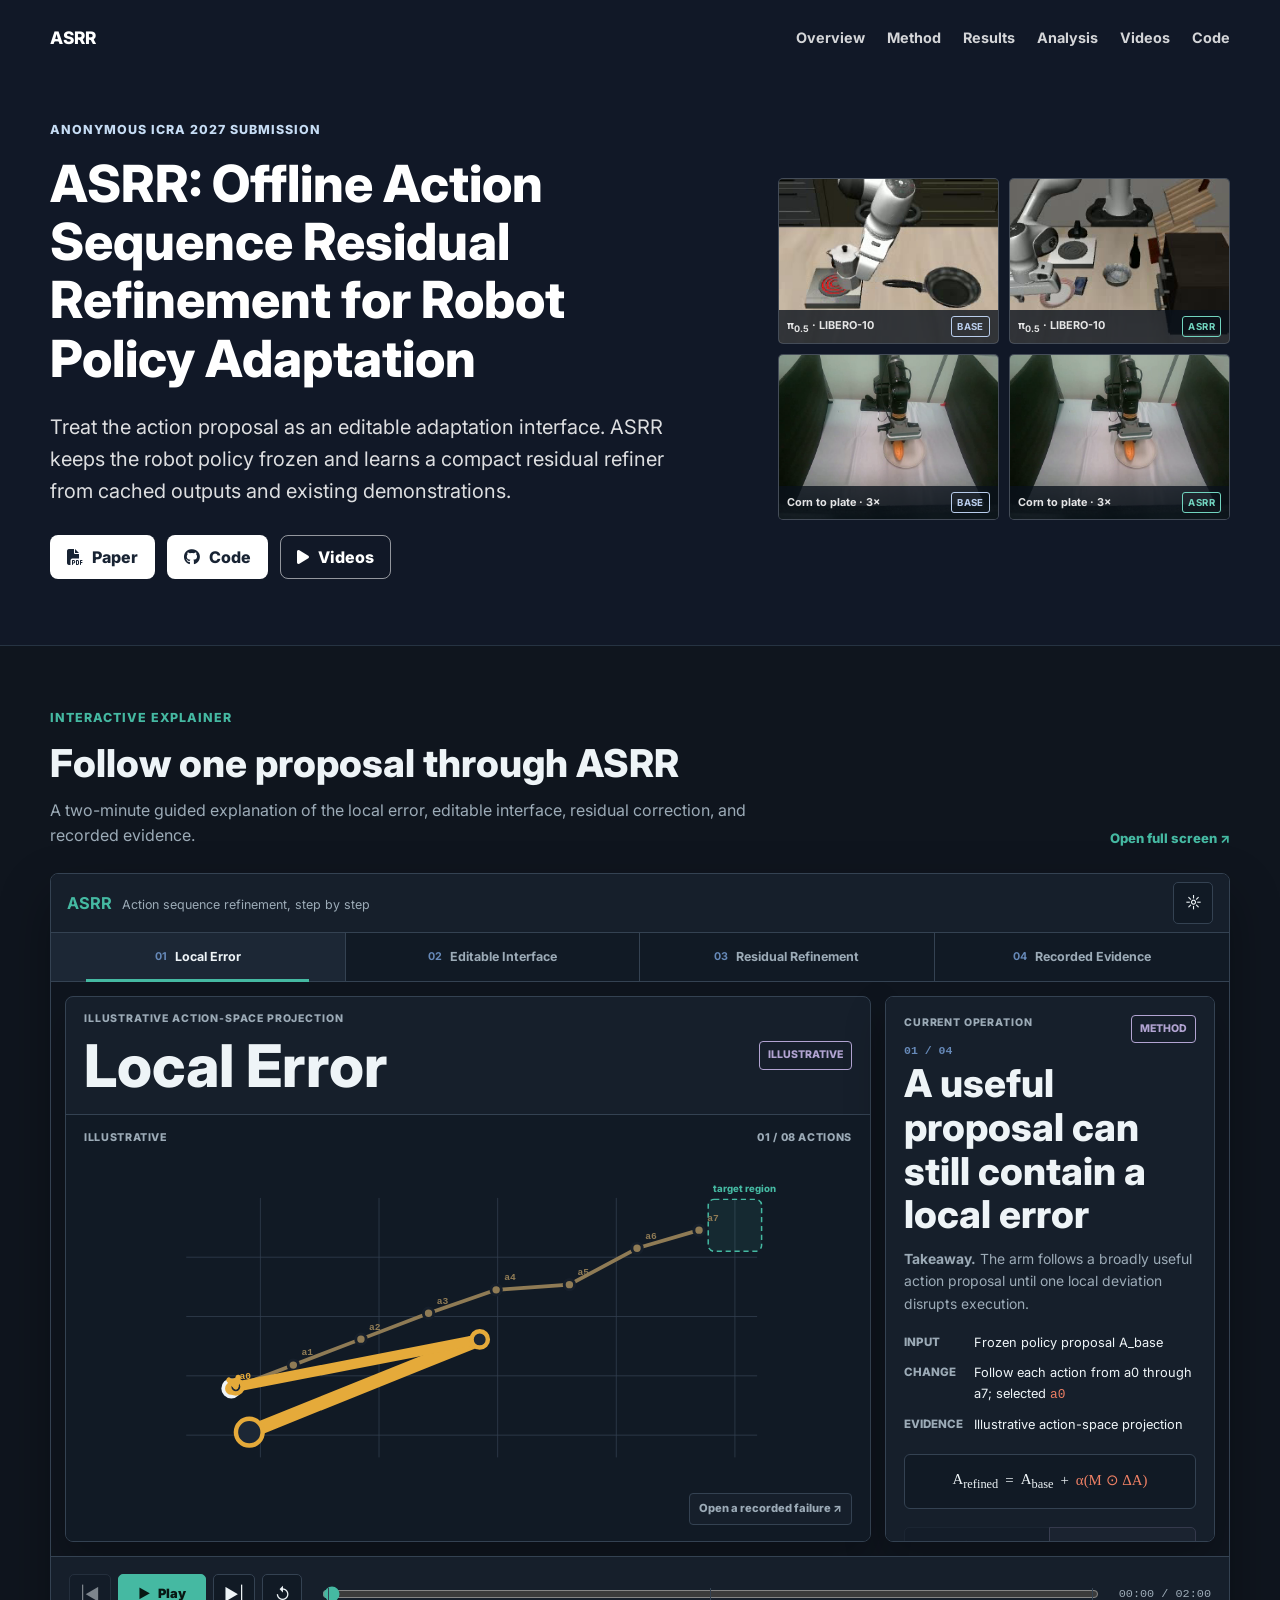
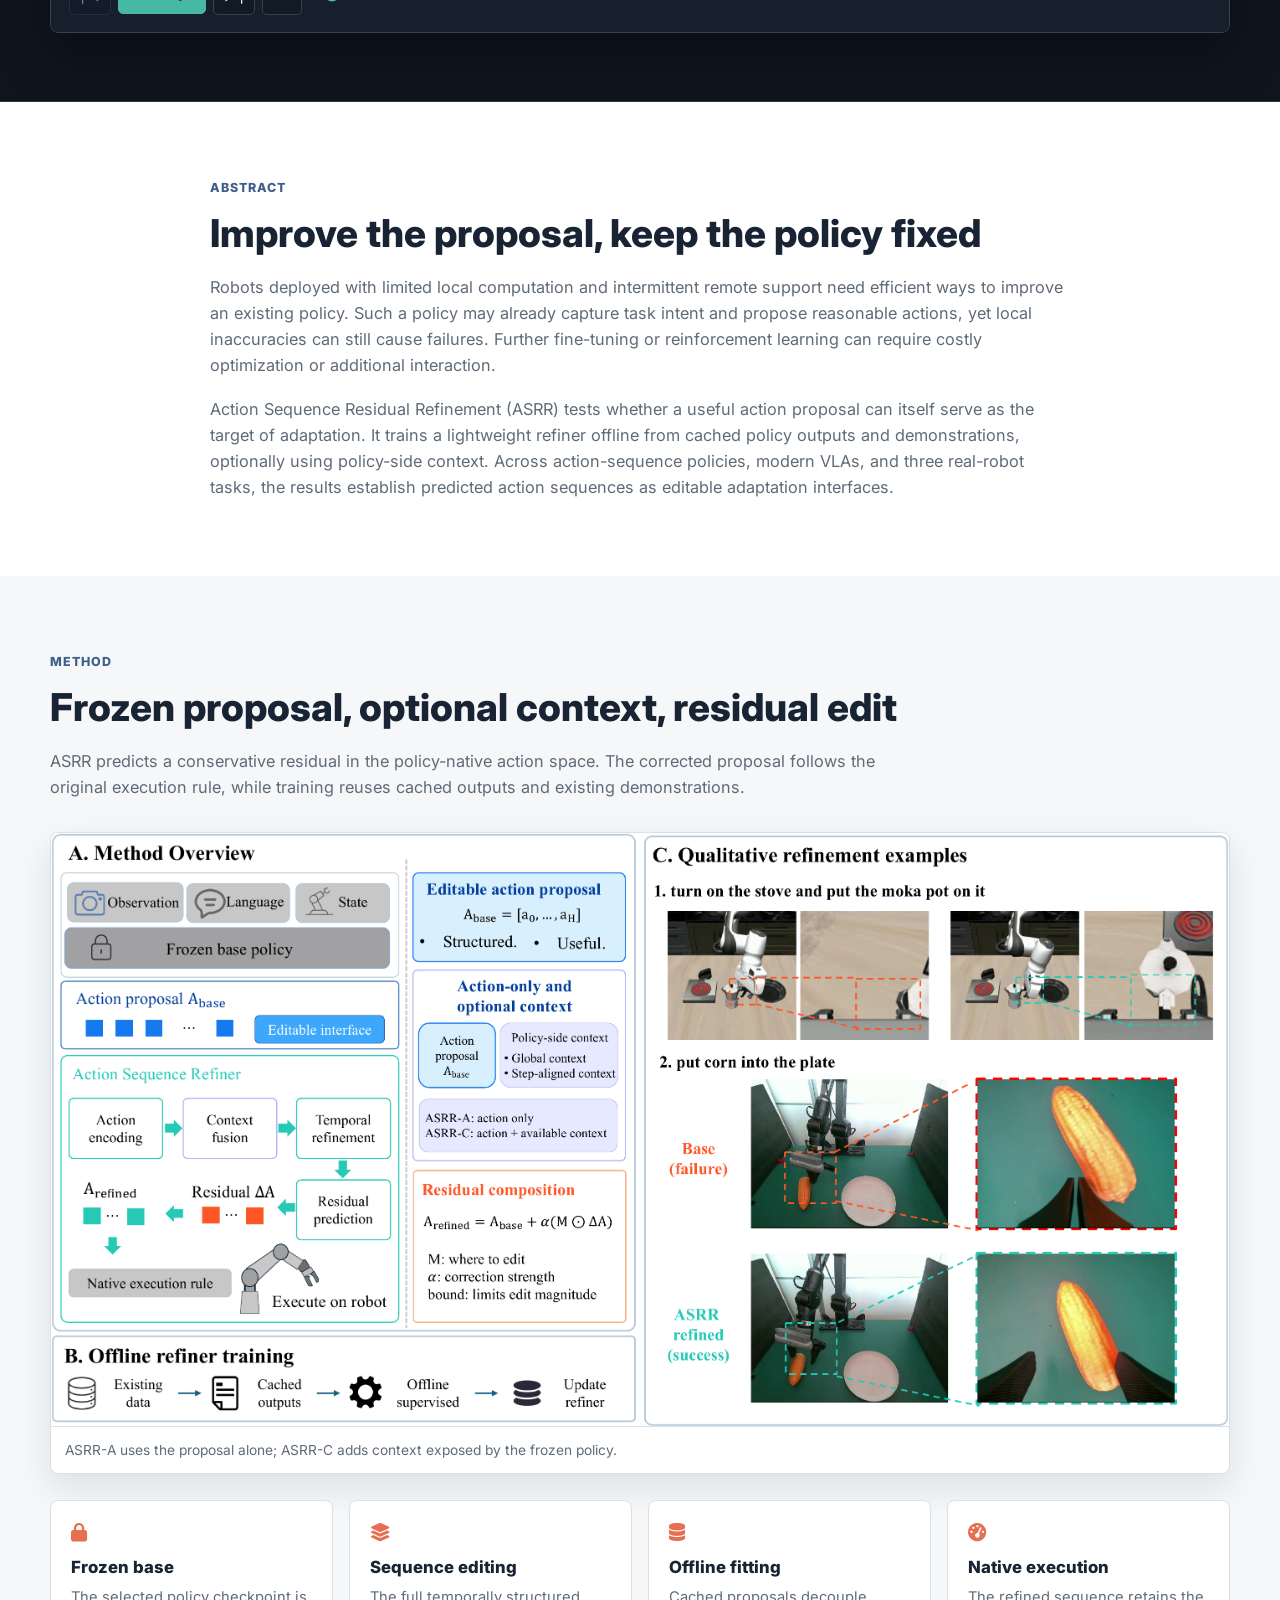
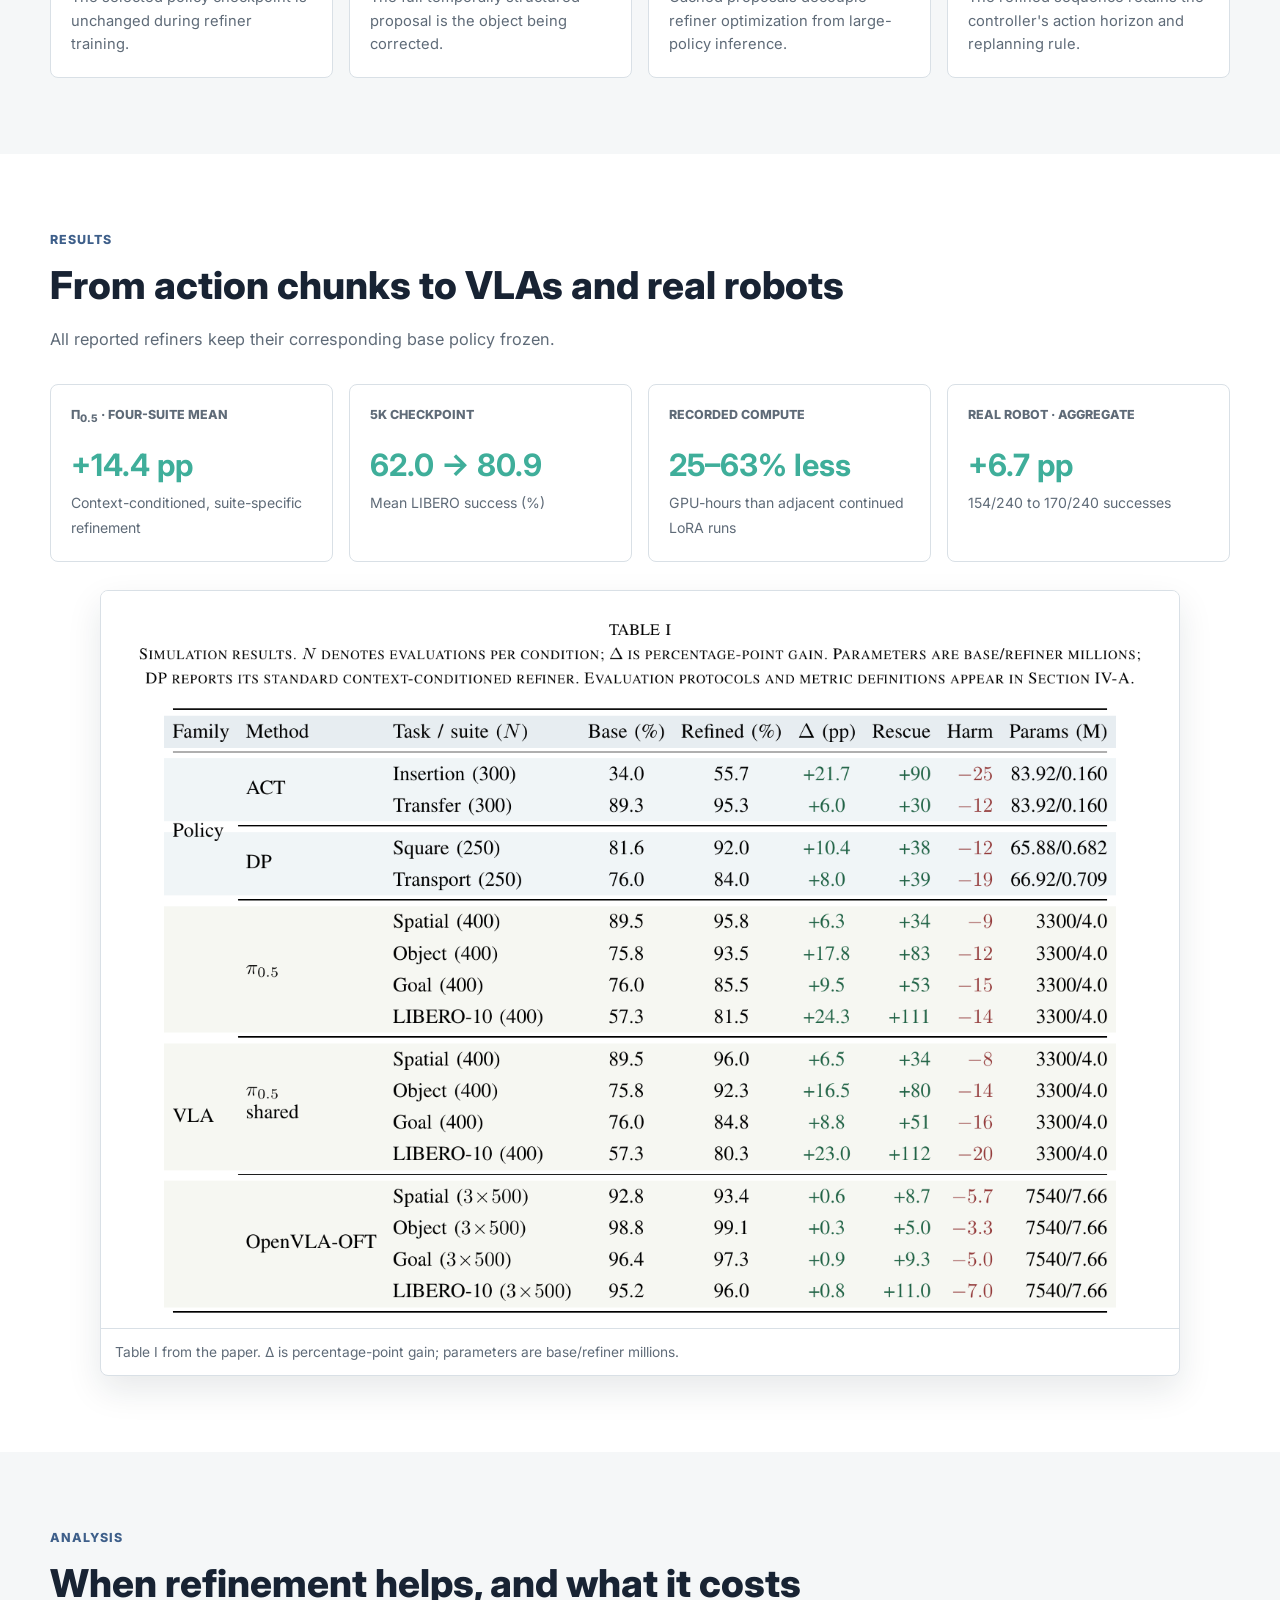
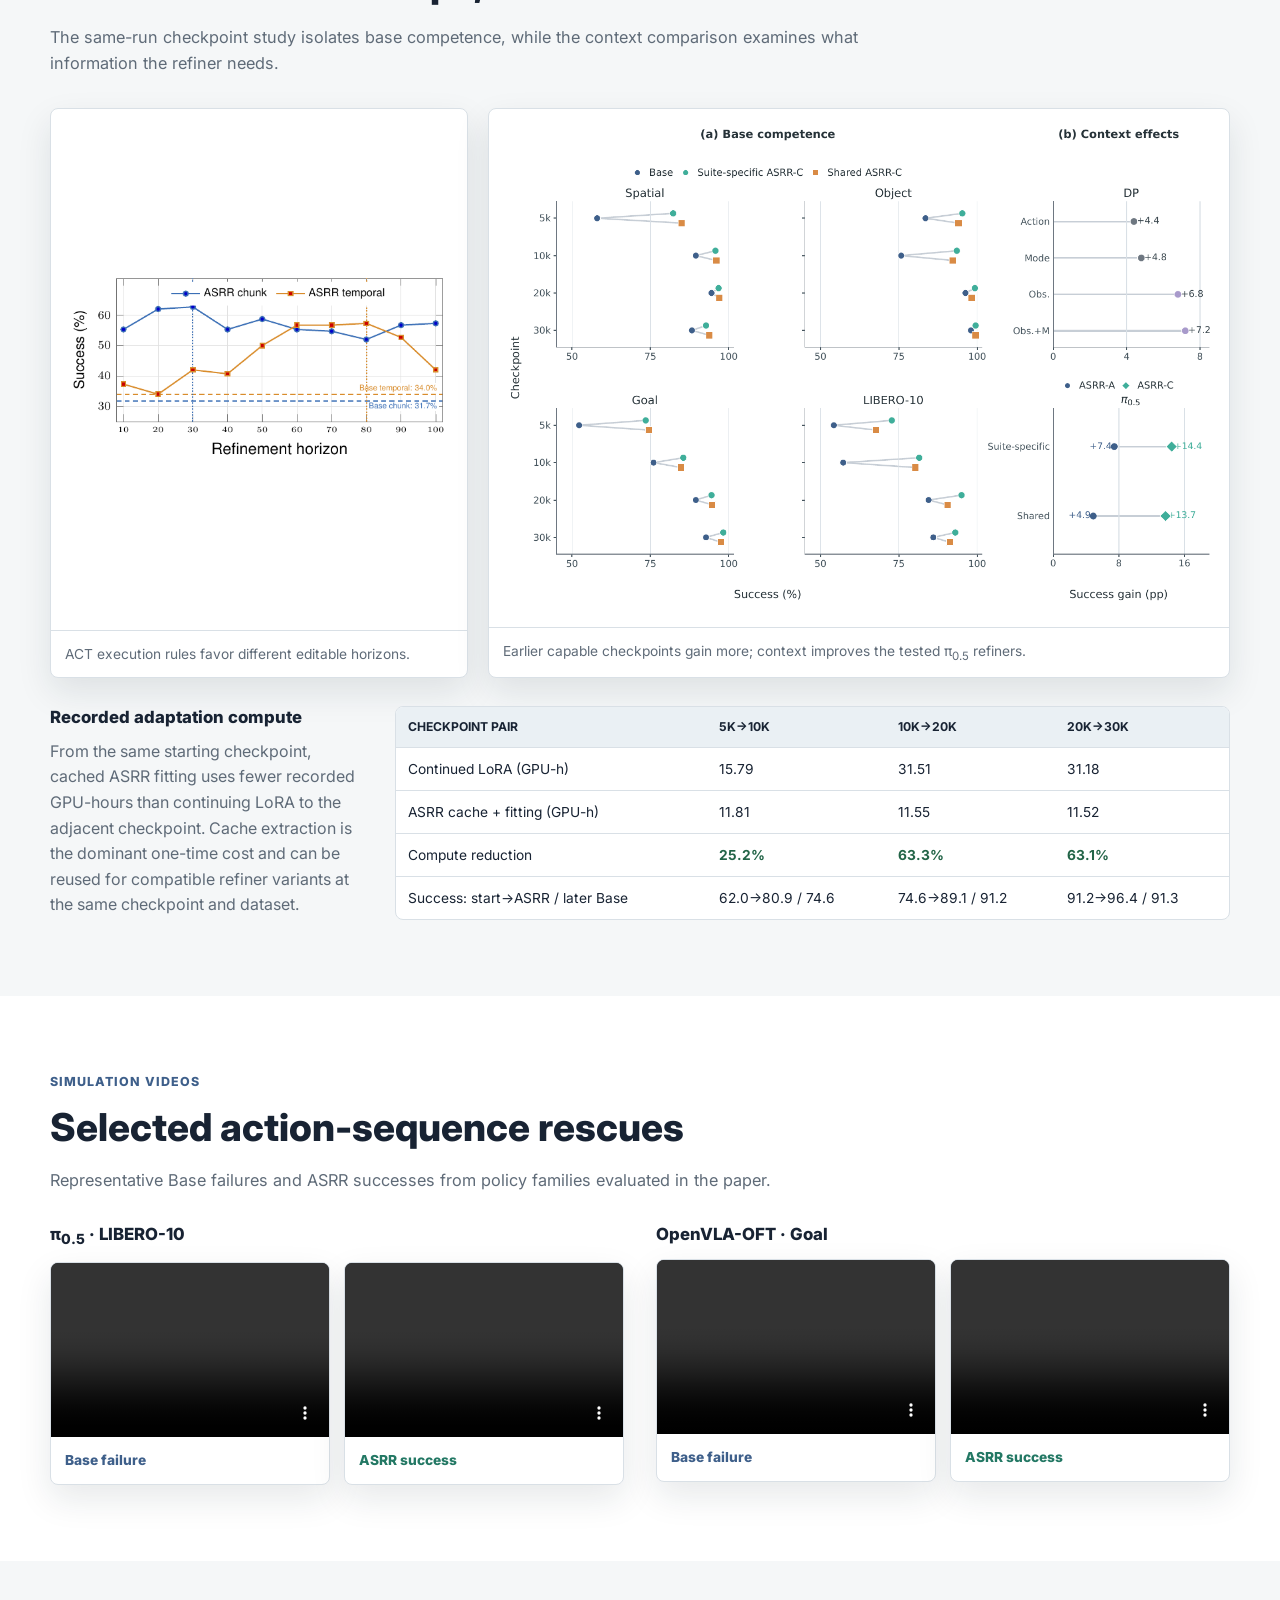
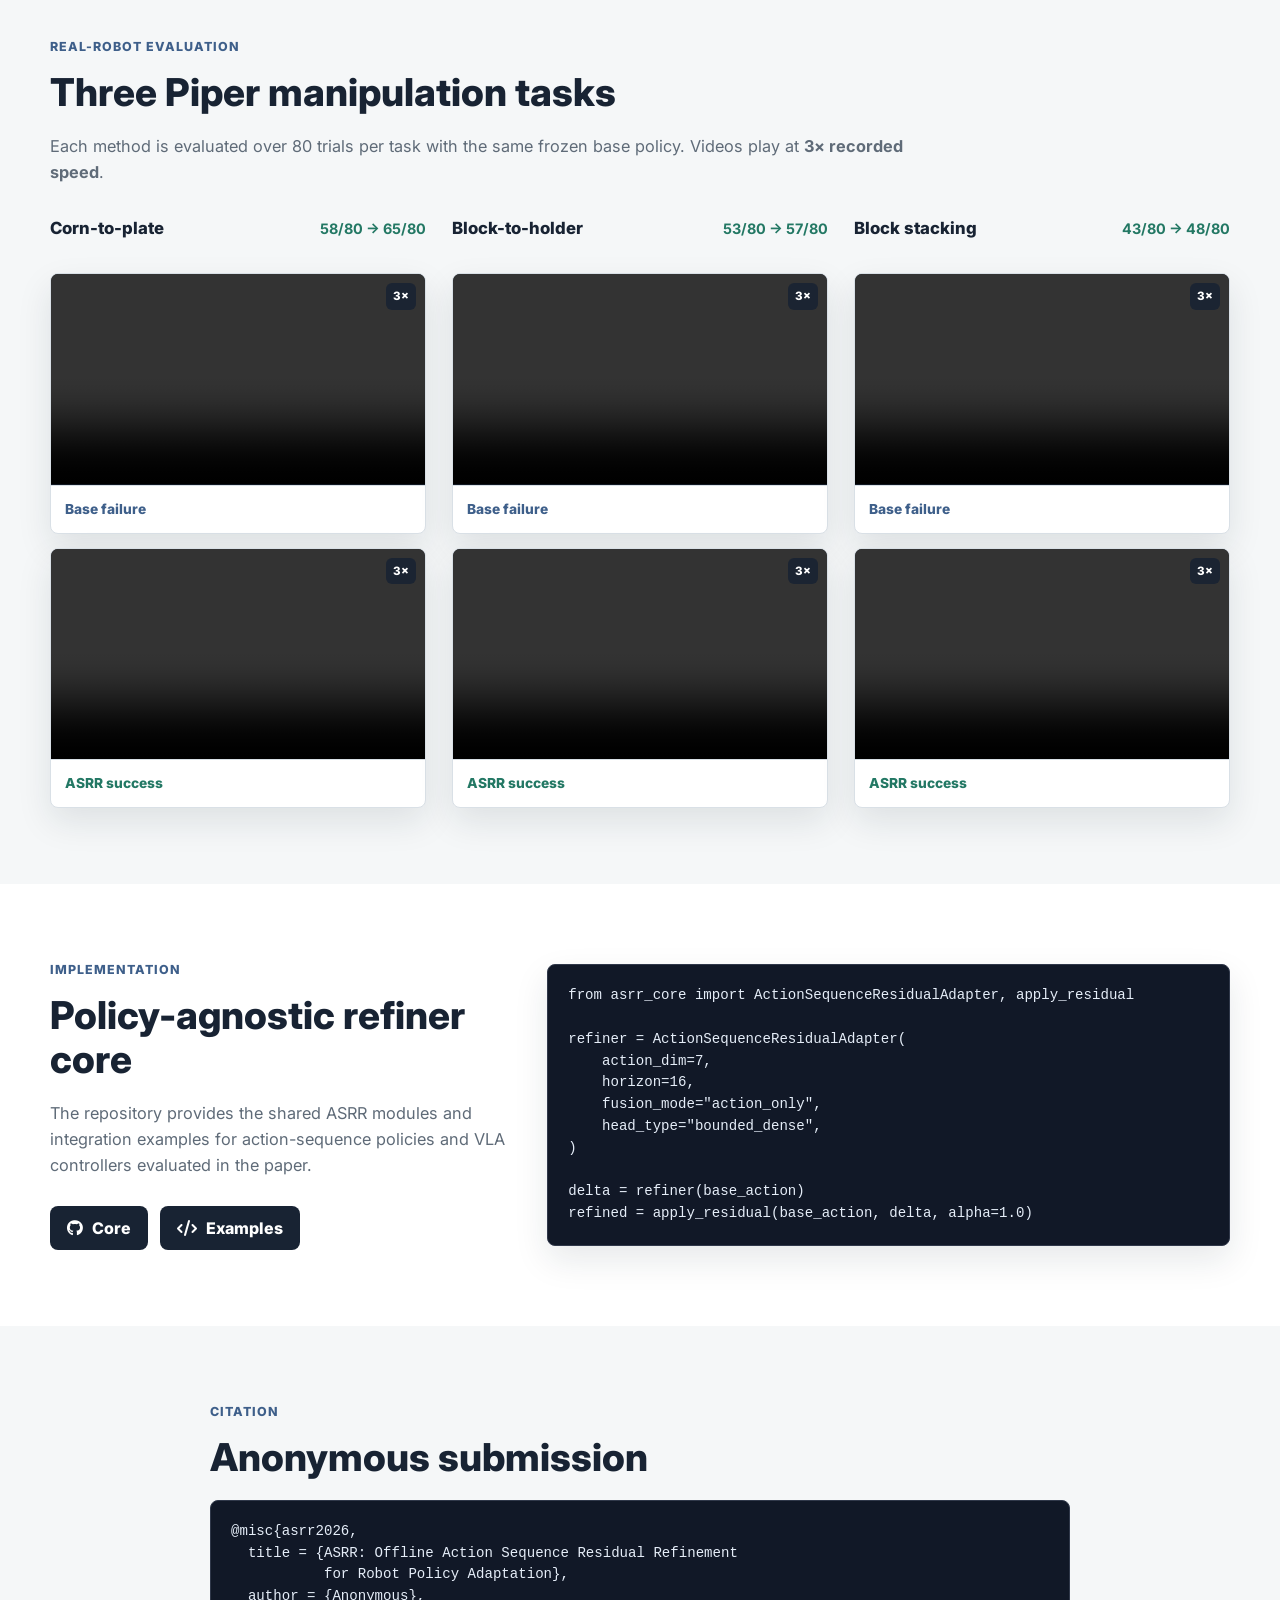
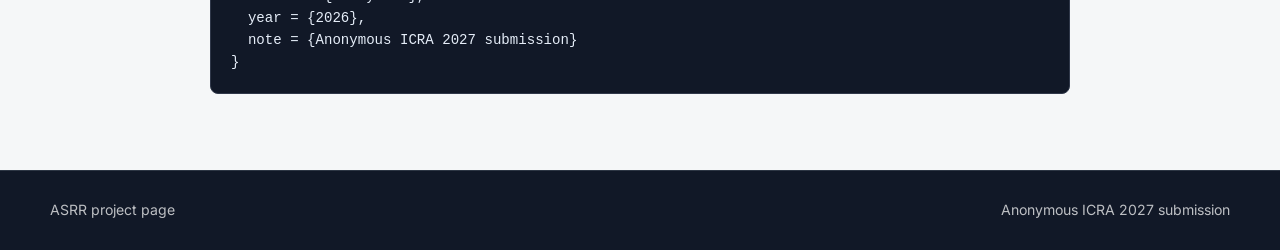
==== commit eb73fe1c: "Finalize four-chapter ASRR explainer" ====
--- a/docs/index.html
+++ b/docs/index.html
@@ -72,11 +72,11 @@
           <figcaption><span>&pi;<sub>0.5</sub> · LIBERO-10</span><strong class="hero__tile-role hero__tile-role--asrr">ASRR</strong></figcaption>
         </figure>
         <figure class="hero__tile">
-          <video class="hero__tile-video" muted loop playsinline preload="metadata" poster="static/images/hero_real_corn.png" data-hero-playback-rate="3" src="static/videos/real_robot_tasks/corn_to_plate_base.mp4"></video>
+          <video class="hero__tile-video" muted loop playsinline preload="metadata" poster="static/images/hero_real_corn.png" data-hero-playback-rate="3" data-hero-start-time="8" data-hero-end-time="38" src="static/videos/real_robot_tasks/corn_to_plate_base.mp4"></video>
           <figcaption><span>Corn to plate · 3&times;</span><strong class="hero__tile-role hero__tile-role--base">Base</strong></figcaption>
         </figure>
         <figure class="hero__tile">
-          <video class="hero__tile-video" muted loop playsinline preload="metadata" poster="static/images/hero_real_corn.png" data-hero-playback-rate="3" src="static/videos/real_robot_tasks/corn_to_plate_asrr.mp4"></video>
+          <video class="hero__tile-video" muted loop playsinline preload="metadata" poster="static/images/hero_real_corn.png" data-hero-playback-rate="3" data-hero-start-time="8" data-hero-end-time="38" src="static/videos/real_robot_tasks/corn_to_plate_asrr.mp4"></video>
           <figcaption><span>Corn to plate · 3&times;</span><strong class="hero__tile-role hero__tile-role--asrr">ASRR</strong></figcaption>
         </figure>
       </div>
@@ -279,15 +279,15 @@
           <section class="video-group" aria-labelledby="pi05-video-title">
             <h3 id="pi05-video-title">&pi;<sub>0.5</sub> · LIBERO-10</h3>
             <div class="video-pair">
-              <figure class="video-card"><video controls muted playsinline preload="metadata" src="static/videos/vla_rescues/pi05_libero10_base.mp4"></video><figcaption><span class="status status--base">Base failure</span></figcaption></figure>
-              <figure class="video-card"><video controls muted playsinline preload="metadata" src="static/videos/vla_rescues/pi05_libero10_asrr.mp4"></video><figcaption><span class="status status--asrr">ASRR success</span></figcaption></figure>
+              <figure class="video-card"><video controls muted playsinline preload="none" src="static/videos/vla_rescues/pi05_libero10_base.mp4"></video><figcaption><span class="status status--base">Base failure</span></figcaption></figure>
+              <figure class="video-card"><video controls muted playsinline preload="none" src="static/videos/vla_rescues/pi05_libero10_asrr.mp4"></video><figcaption><span class="status status--asrr">ASRR success</span></figcaption></figure>
             </div>
           </section>
           <section class="video-group" aria-labelledby="openvla-video-title">
             <h3 id="openvla-video-title">OpenVLA-OFT · Goal</h3>
             <div class="video-pair">
-              <figure class="video-card"><video controls muted playsinline preload="metadata" src="static/videos/vla_rescues/openvla_oft_goal_primary_base.mp4"></video><figcaption><span class="status status--base">Base failure</span></figcaption></figure>
-              <figure class="video-card"><video controls muted playsinline preload="metadata" src="static/videos/vla_rescues/openvla_oft_goal_primary_refined.mp4"></video><figcaption><span class="status status--asrr">ASRR success</span></figcaption></figure>
+              <figure class="video-card"><video controls muted playsinline preload="none" src="static/videos/vla_rescues/openvla_oft_goal_primary_base.mp4"></video><figcaption><span class="status status--base">Base failure</span></figcaption></figure>
+              <figure class="video-card"><video controls muted playsinline preload="none" src="static/videos/vla_rescues/openvla_oft_goal_primary_refined.mp4"></video><figcaption><span class="status status--asrr">ASRR success</span></figcaption></figure>
             </div>
           </section>
         </div>
@@ -300,18 +300,18 @@
         <div class="robot-task-grid">
           <section class="robot-task" aria-labelledby="corn-title">
             <div class="task-heading"><h3 id="corn-title">Corn-to-plate</h3><strong>58/80 → 65/80</strong></div>
-            <figure class="video-card video-card--robot"><div class="video-shell"><video controls muted playsinline preload="metadata" data-playback-rate="3" src="static/videos/real_robot_tasks/corn_to_plate_base.mp4"></video><span class="speed-badge">3×</span></div><figcaption><span class="status status--base">Base failure</span></figcaption></figure>
-            <figure class="video-card video-card--robot"><div class="video-shell"><video controls muted playsinline preload="metadata" data-playback-rate="3" src="static/videos/real_robot_tasks/corn_to_plate_asrr.mp4"></video><span class="speed-badge">3×</span></div><figcaption><span class="status status--asrr">ASRR success</span></figcaption></figure>
+            <figure class="video-card video-card--robot"><div class="video-shell"><video controls muted playsinline preload="none" data-playback-rate="3" src="static/videos/real_robot_tasks/corn_to_plate_base.mp4"></video><span class="speed-badge">3×</span></div><figcaption><span class="status status--base">Base failure</span></figcaption></figure>
+            <figure class="video-card video-card--robot"><div class="video-shell"><video controls muted playsinline preload="none" data-playback-rate="3" src="static/videos/real_robot_tasks/corn_to_plate_asrr.mp4"></video><span class="speed-badge">3×</span></div><figcaption><span class="status status--asrr">ASRR success</span></figcaption></figure>
           </section>
           <section class="robot-task" aria-labelledby="holder-title">
             <div class="task-heading"><h3 id="holder-title">Block-to-holder</h3><strong>53/80 → 57/80</strong></div>
-            <figure class="video-card video-card--robot"><div class="video-shell"><video controls muted playsinline preload="metadata" data-playback-rate="3" src="static/videos/real_robot_tasks/block_to_holder_base.mp4"></video><span class="speed-badge">3×</span></div><figcaption><span class="status status--base">Base failure</span></figcaption></figure>
-            <figure class="video-card video-card--robot"><div class="video-shell"><video controls muted playsinline preload="metadata" data-playback-rate="3" src="static/videos/real_robot_tasks/block_to_holder_asrr.mp4"></video><span class="speed-badge">3×</span></div><figcaption><span class="status status--asrr">ASRR success</span></figcaption></figure>
+            <figure class="video-card video-card--robot"><div class="video-shell"><video controls muted playsinline preload="none" data-playback-rate="3" src="static/videos/real_robot_tasks/block_to_holder_base.mp4"></video><span class="speed-badge">3×</span></div><figcaption><span class="status status--base">Base failure</span></figcaption></figure>
+            <figure class="video-card video-card--robot"><div class="video-shell"><video controls muted playsinline preload="none" data-playback-rate="3" src="static/videos/real_robot_tasks/block_to_holder_asrr.mp4"></video><span class="speed-badge">3×</span></div><figcaption><span class="status status--asrr">ASRR success</span></figcaption></figure>
           </section>
           <section class="robot-task" aria-labelledby="stack-title">
             <div class="task-heading"><h3 id="stack-title">Block stacking</h3><strong>43/80 → 48/80</strong></div>
-            <figure class="video-card video-card--robot"><div class="video-shell"><video controls muted playsinline preload="metadata" data-playback-rate="3" src="static/videos/real_robot_tasks/block_stacking_base.mp4"></video><span class="speed-badge">3×</span></div><figcaption><span class="status status--base">Base failure</span></figcaption></figure>
-            <figure class="video-card video-card--robot"><div class="video-shell"><video controls muted playsinline preload="metadata" data-playback-rate="3" src="static/videos/real_robot_tasks/block_stacking_asrr.mp4"></video><span class="speed-badge">3×</span></div><figcaption><span class="status status--asrr">ASRR success</span></figcaption></figure>
+            <figure class="video-card video-card--robot"><div class="video-shell"><video controls muted playsinline preload="none" data-playback-rate="3" src="static/videos/real_robot_tasks/block_stacking_base.mp4"></video><span class="speed-badge">3×</span></div><figcaption><span class="status status--base">Base failure</span></figcaption></figure>
+            <figure class="video-card video-card--robot"><div class="video-shell"><video controls muted playsinline preload="none" data-playback-rate="3" src="static/videos/real_robot_tasks/block_stacking_asrr.mp4"></video><span class="speed-badge">3×</span></div><figcaption><span class="status status--asrr">ASRR success</span></figcaption></figure>
           </section>
         </div>
       </div>
--- a/docs/static/css/explainer.css
+++ b/docs/static/css/explainer.css
@@ -20,7 +20,8 @@
   --shadow: 0 18px 42px rgb(0 0 0 / 0.24);
 }
 
-:root[data-theme="light"] {
+:root[data-theme="light"],
+[data-explainer-root][data-theme="light"] {
   color-scheme: light;
   --bg: #f3f6f8;
   --surface: #ffffff;
@@ -271,12 +272,14 @@
 .interface-action--refined { fill: var(--asrr); }
 
 .residual-mode-row { display: grid; grid-template-columns: minmax(125px, 0.8fr) minmax(0, 1fr) minmax(100px, 0.65fr) minmax(175px, 1fr); align-items: center; gap: 8px; margin: 9px 0 4px; }
+.residual-mode-row--A { grid-template-columns: minmax(125px, 0.8fr) minmax(150px, 1fr) minmax(175px, 1fr); }
 .mode-pill, .policy-data, .refiner-node, .method-status { min-width: 0; padding: 8px 10px; border: 1px solid var(--line); border-radius: 5px; background: var(--surface); }
 .mode-pill { display: flex; flex-direction: column; border-color: var(--asrr); }
 .mode-pill strong { color: var(--asrr); font-size: 0.78rem; }
 .mode-pill span, .policy-data span, .refiner-node span { color: var(--muted); font-size: 0.55rem; }
 .policy-data { border-color: var(--context); }
 .policy-data strong { display: block; overflow: hidden; margin-top: 2px; color: var(--context); font-size: 0.63rem; text-overflow: ellipsis; white-space: nowrap; }
+.context-path { display: grid; min-width: 0; grid-template-columns: minmax(0, 1fr) auto; align-items: center; gap: 7px; }
 .context-link { color: var(--context); font-size: 1.2rem; font-weight: 900; text-align: center; }
 .refiner-node { border-color: var(--residual); text-align: center; }
 .refiner-node strong { display: block; color: var(--residual); }
@@ -371,7 +374,7 @@
   .chapter-tabs { overflow-x: auto; grid-template-columns: repeat(4, minmax(150px, 1fr)); }
   .workbench { grid-template-columns: minmax(0, 1fr); }
   .stage-viewport { min-height: 390px; }
-  .scene { height: auto; min-height: 100%; overflow: visible; }
+  .scene { height: auto; min-width: 0; min-height: 100%; overflow: visible; }
   .diagram-wrap, .refinement-diagram { height: auto; min-height: 300px; }
   .diagram-wrap > .trajectory-svg { position: static; min-height: 300px; }
   .refinement-diagram { flex: none; grid-template-rows: minmax(260px, 1fr) auto; }
@@ -386,6 +389,10 @@
   .residual-mode-row { grid-template-columns: repeat(2, minmax(0, 1fr)); }
 }
 
+@media (max-width: 600px) {
+  .chapter-tabs { overflow: visible; grid-template-columns: repeat(2, minmax(0, 1fr)); }
+}
+
 @media (max-width: 480px) {
   .app-header { padding: 10px 14px; }
   .app-title span { display: none; }
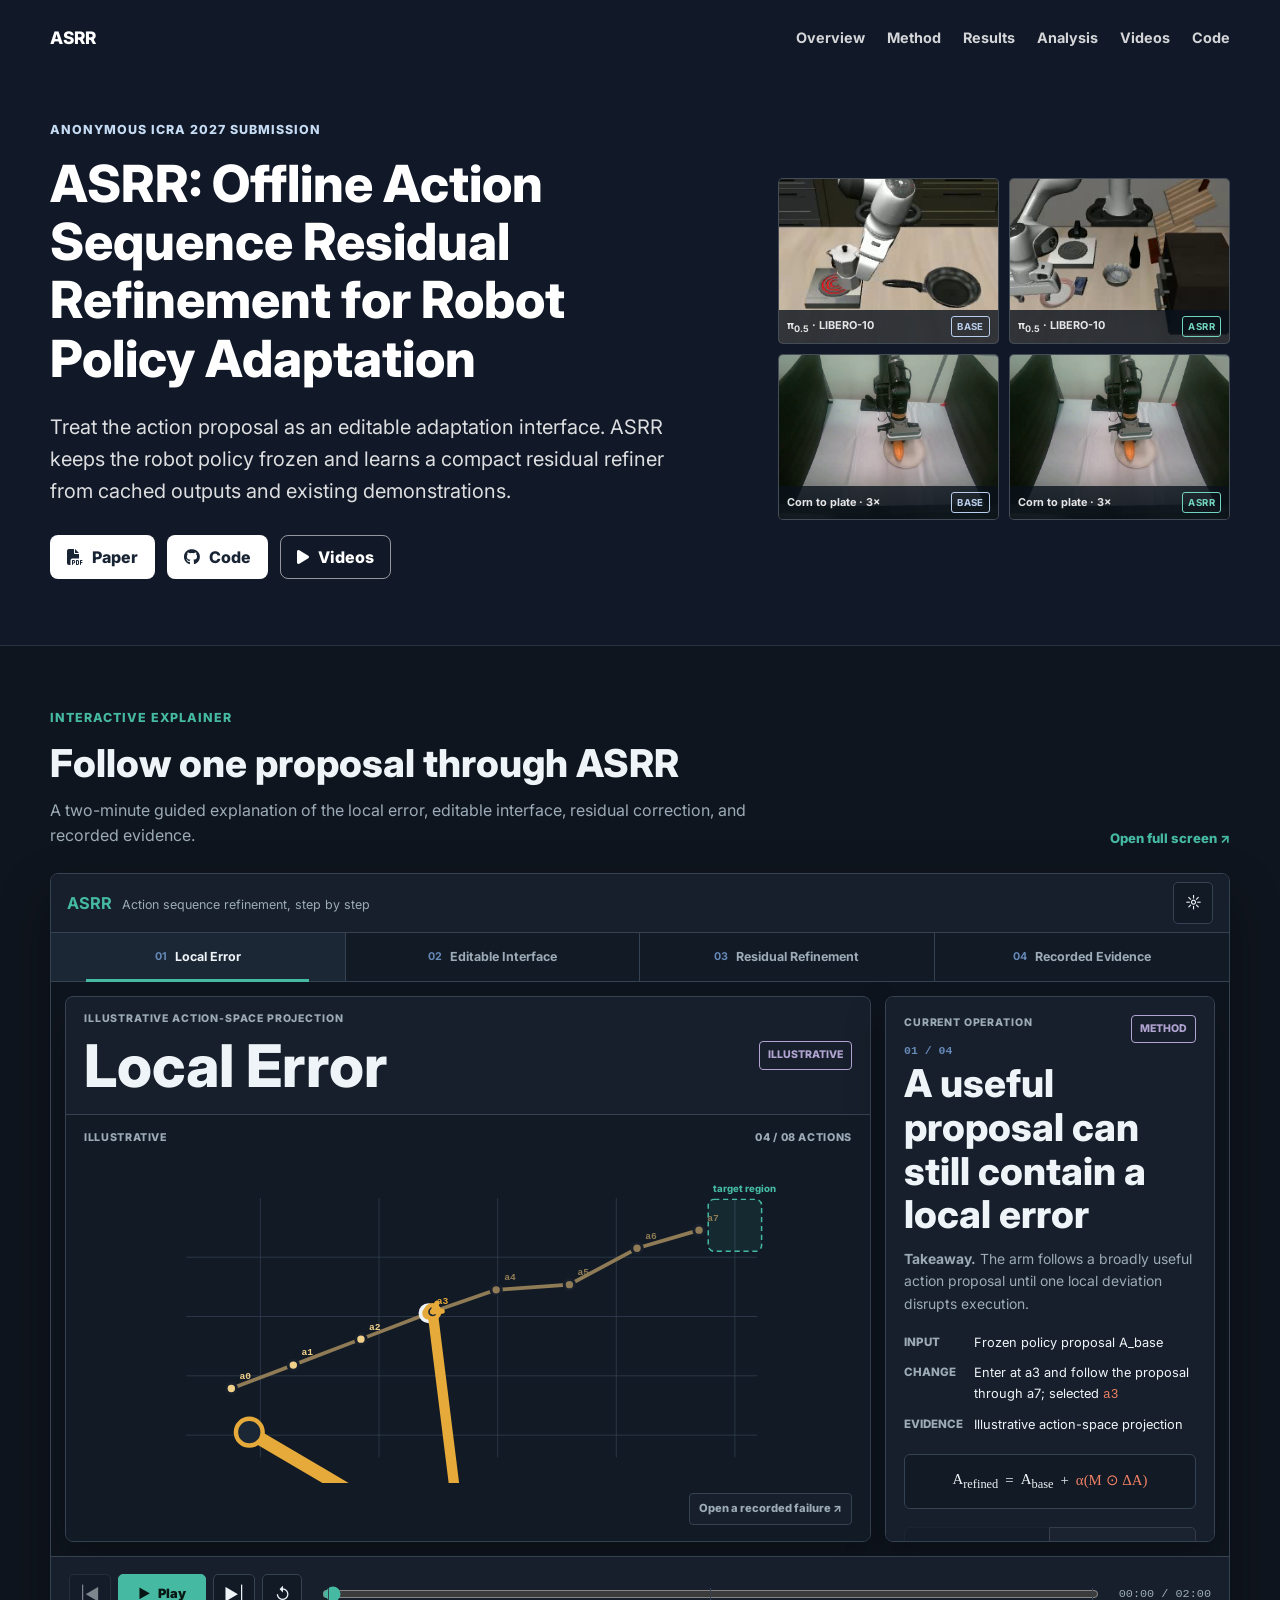
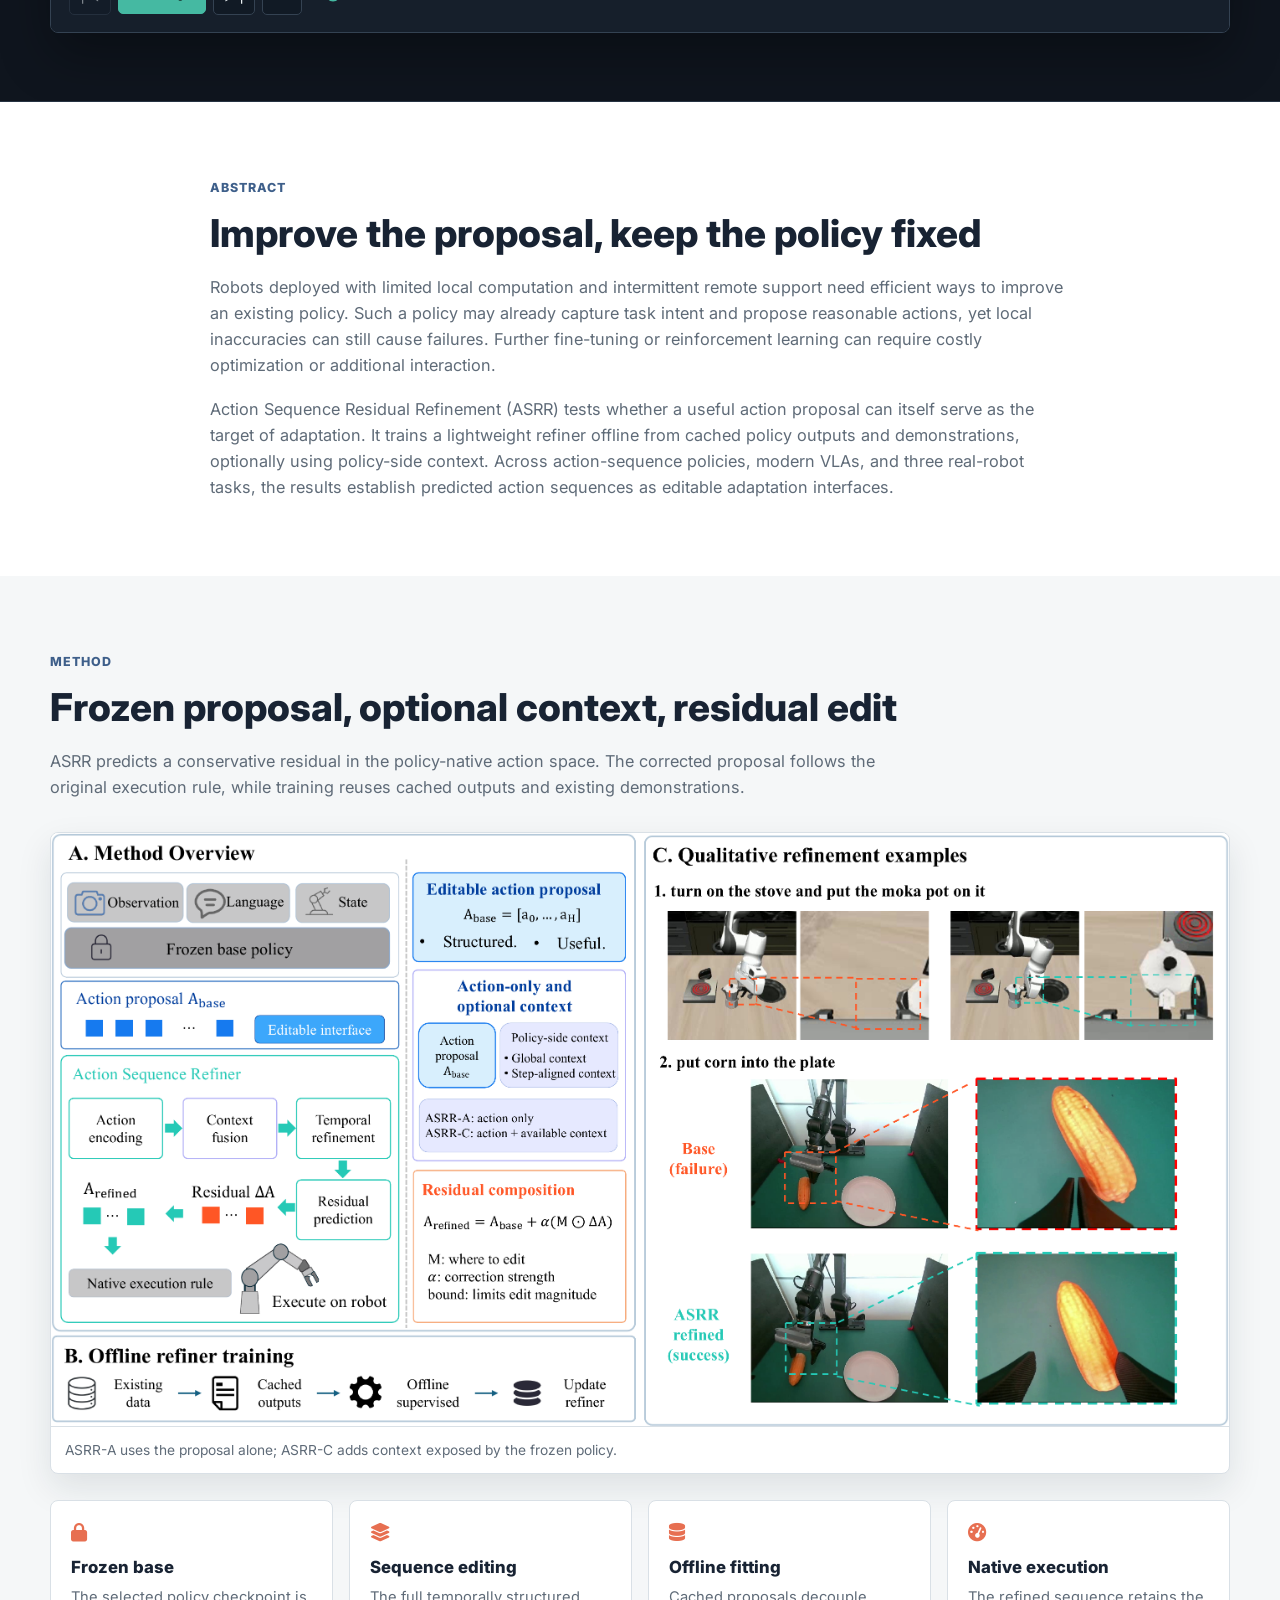
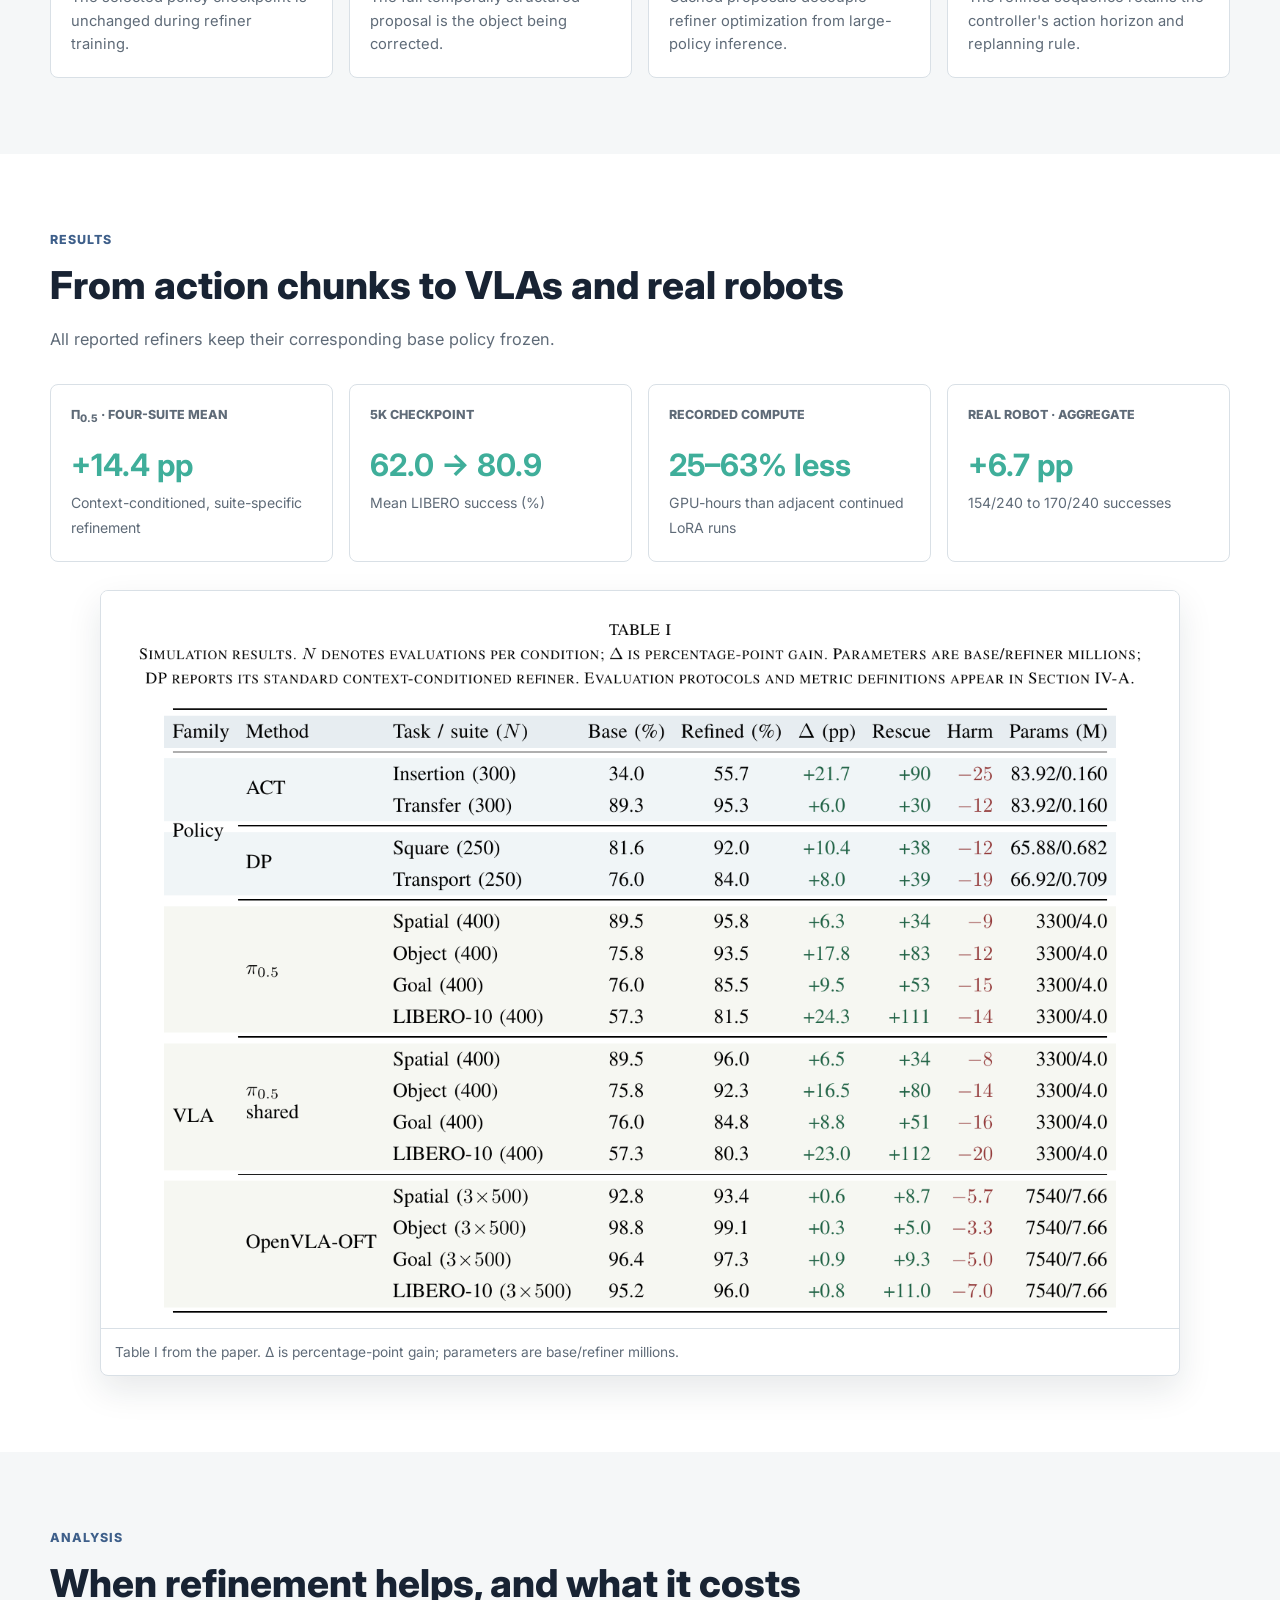
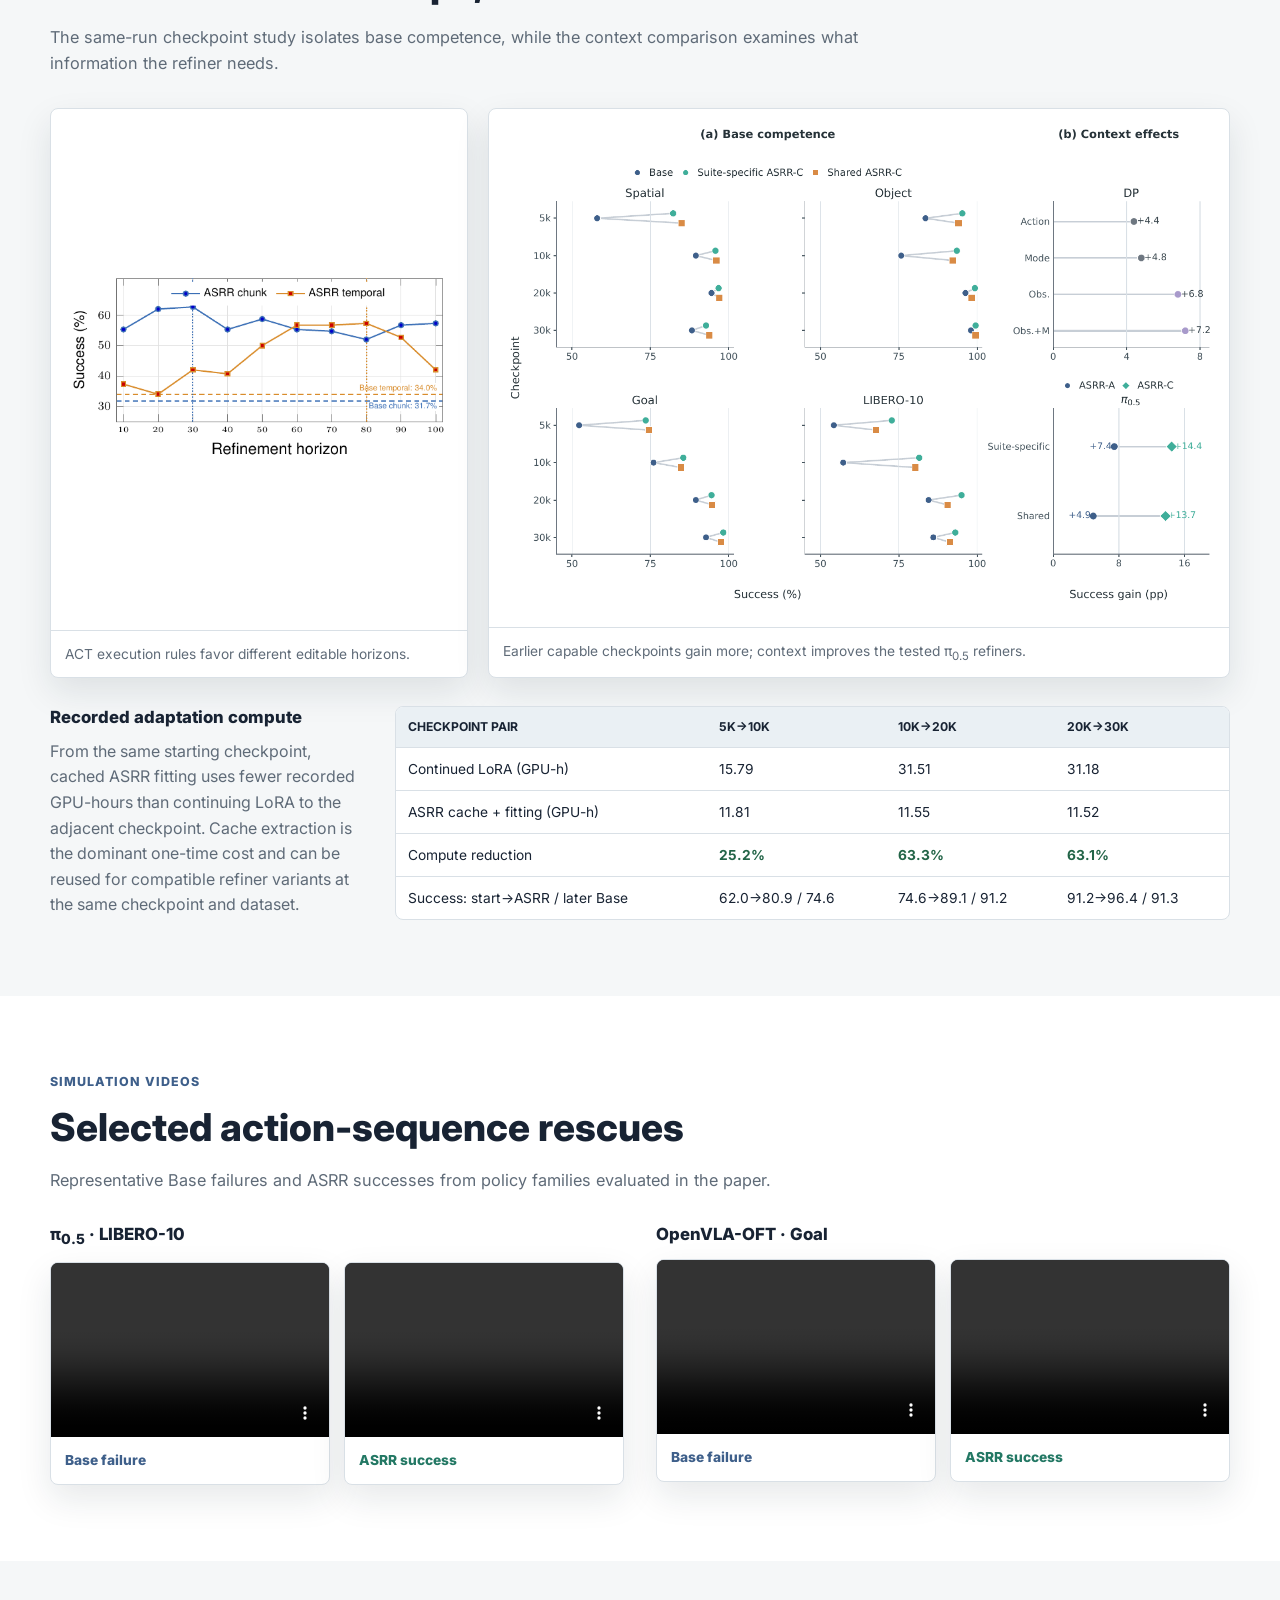
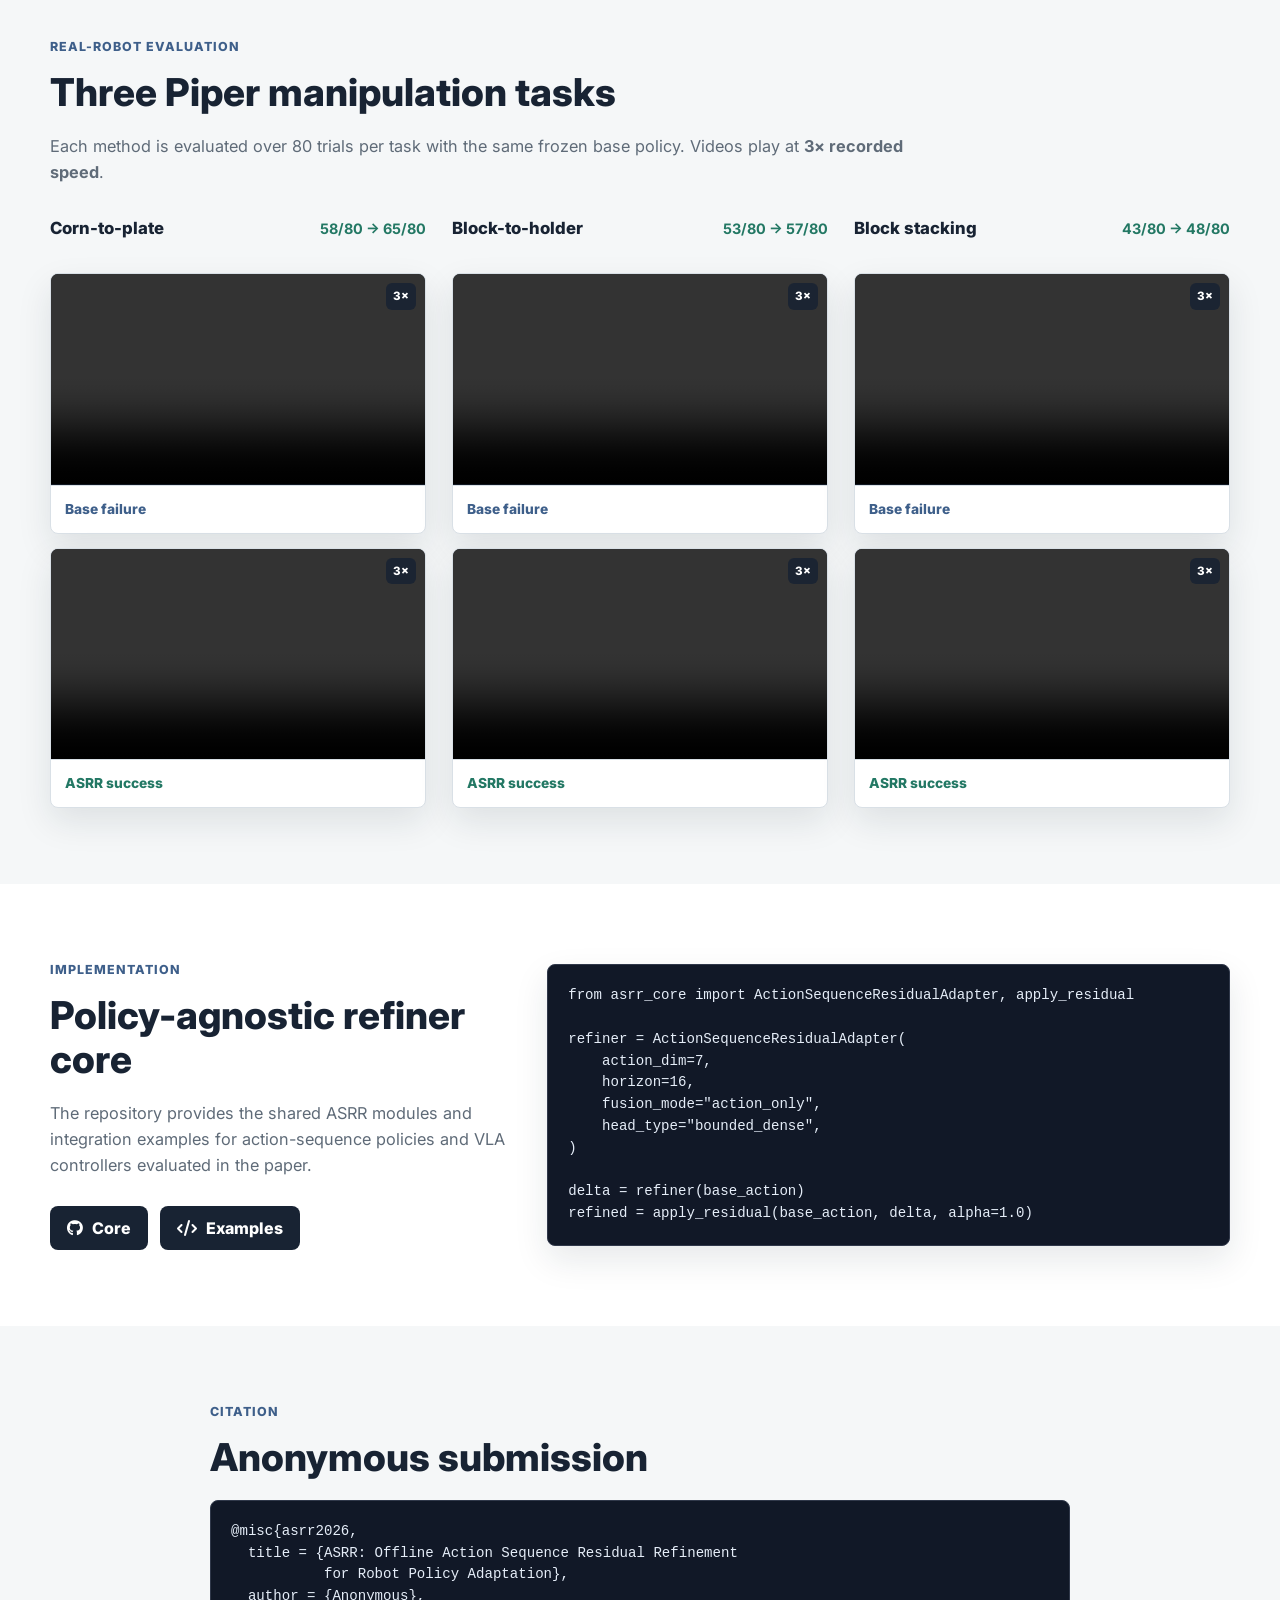
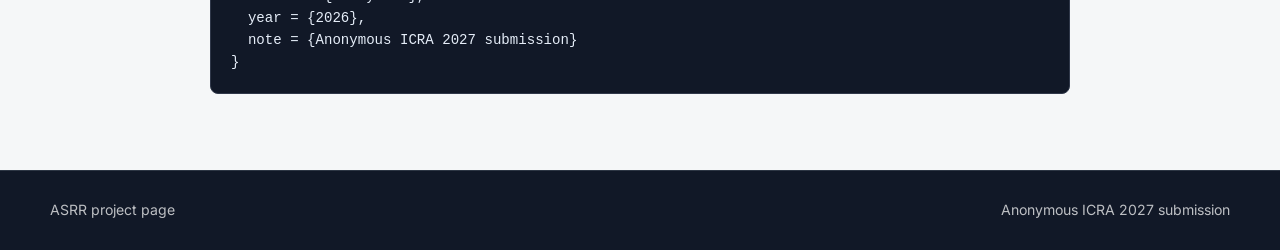
==== commit 858fdb65: "Start local-error tour at a3" ====
--- a/docs/index.html
+++ b/docs/index.html
@@ -134,7 +134,7 @@
               <p class="inspector__takeaway">Most of the predicted sequence is already useful. The highlighted timestep introduces a local deviation near task completion.</p>
               <dl class="operation-list">
                 <div><dt>Input</dt><dd>Frozen policy proposal <var>A<sub>base</sub></var></dd></div>
-                <div><dt>Change</dt><dd>Inspect timestep <code>a0</code></dd></div>
+                <div><dt>Change</dt><dd>Enter the proposal at timestep <code>a3</code></dd></div>
                 <div><dt>Evidence</dt><dd>Teaching values, not exported activations</dd></div>
               </dl>
               <div class="inspector__formula" aria-label="ASRR composition formula"><span>A<sub>refined</sub></span><span>=</span><span>A<sub>base</sub></span><span>+</span><span class="formula-residual">&alpha;(M &#8857; &Delta;A)</span></div>
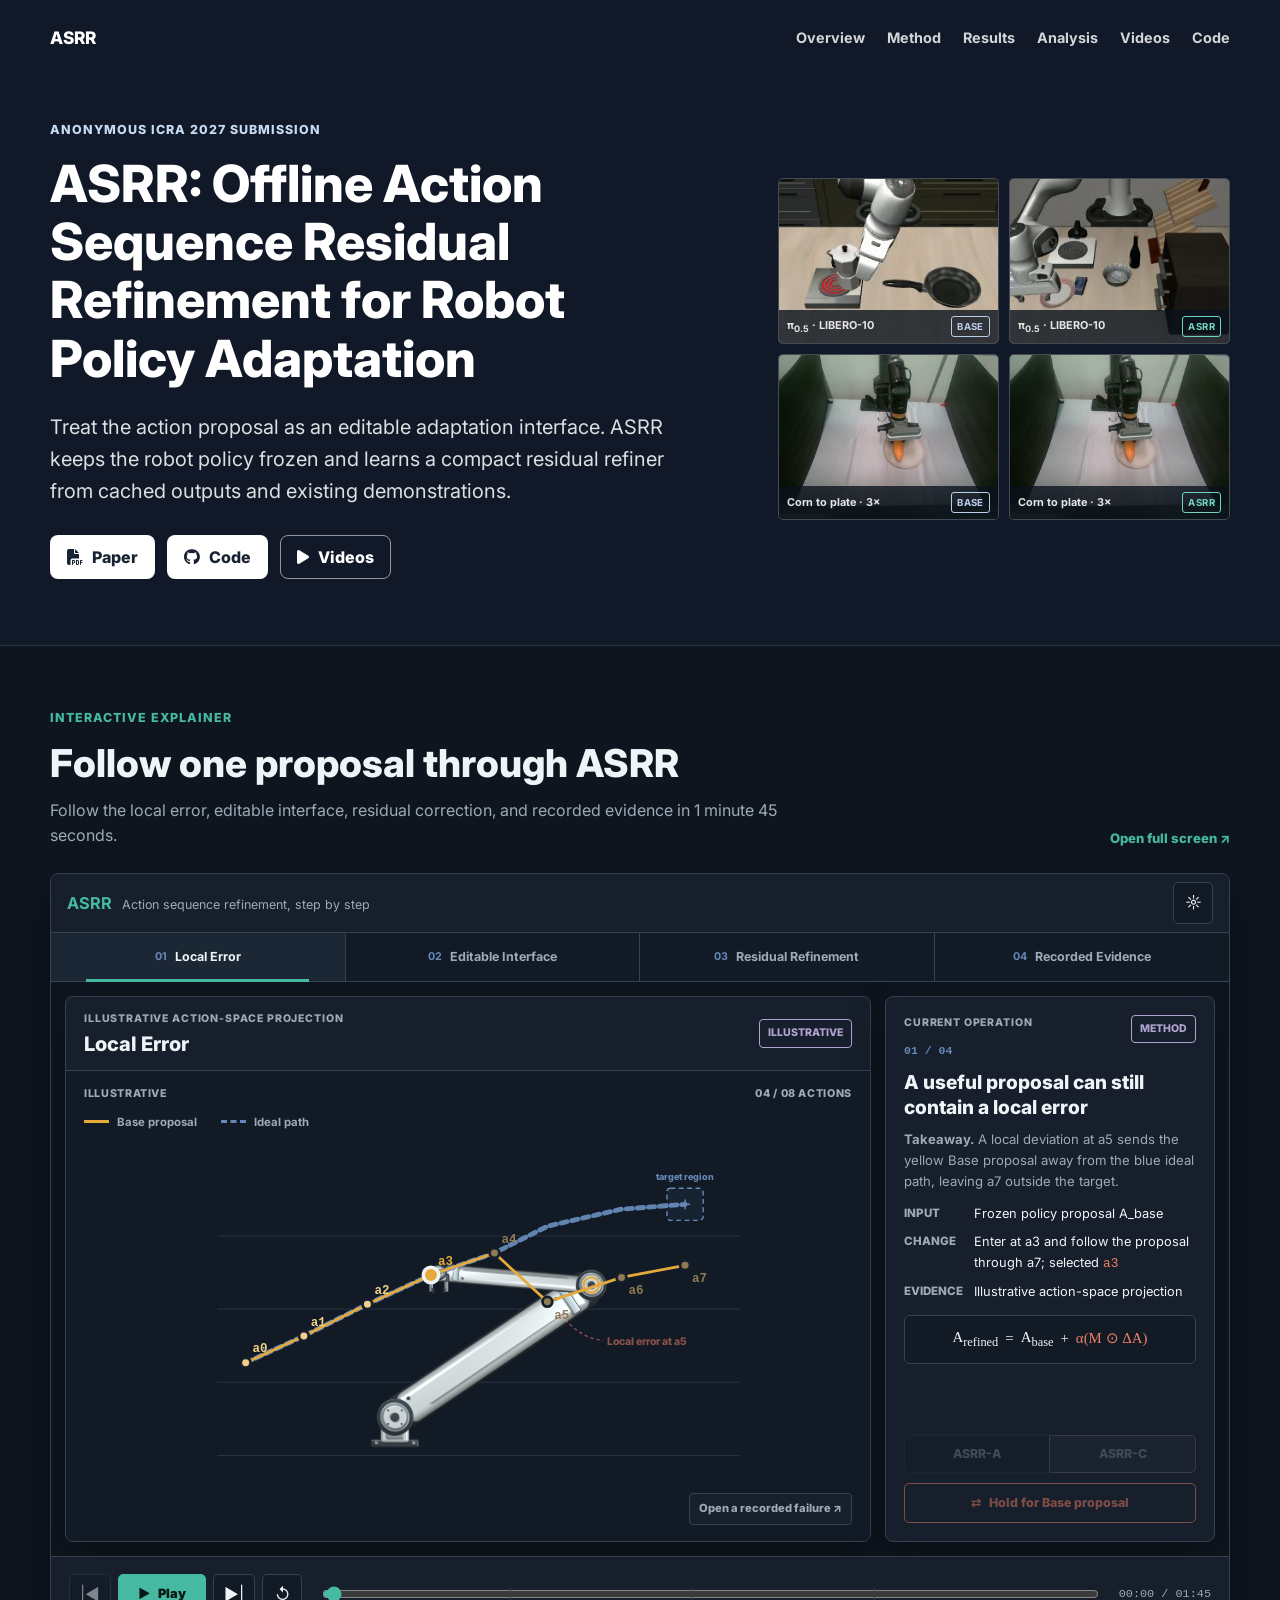
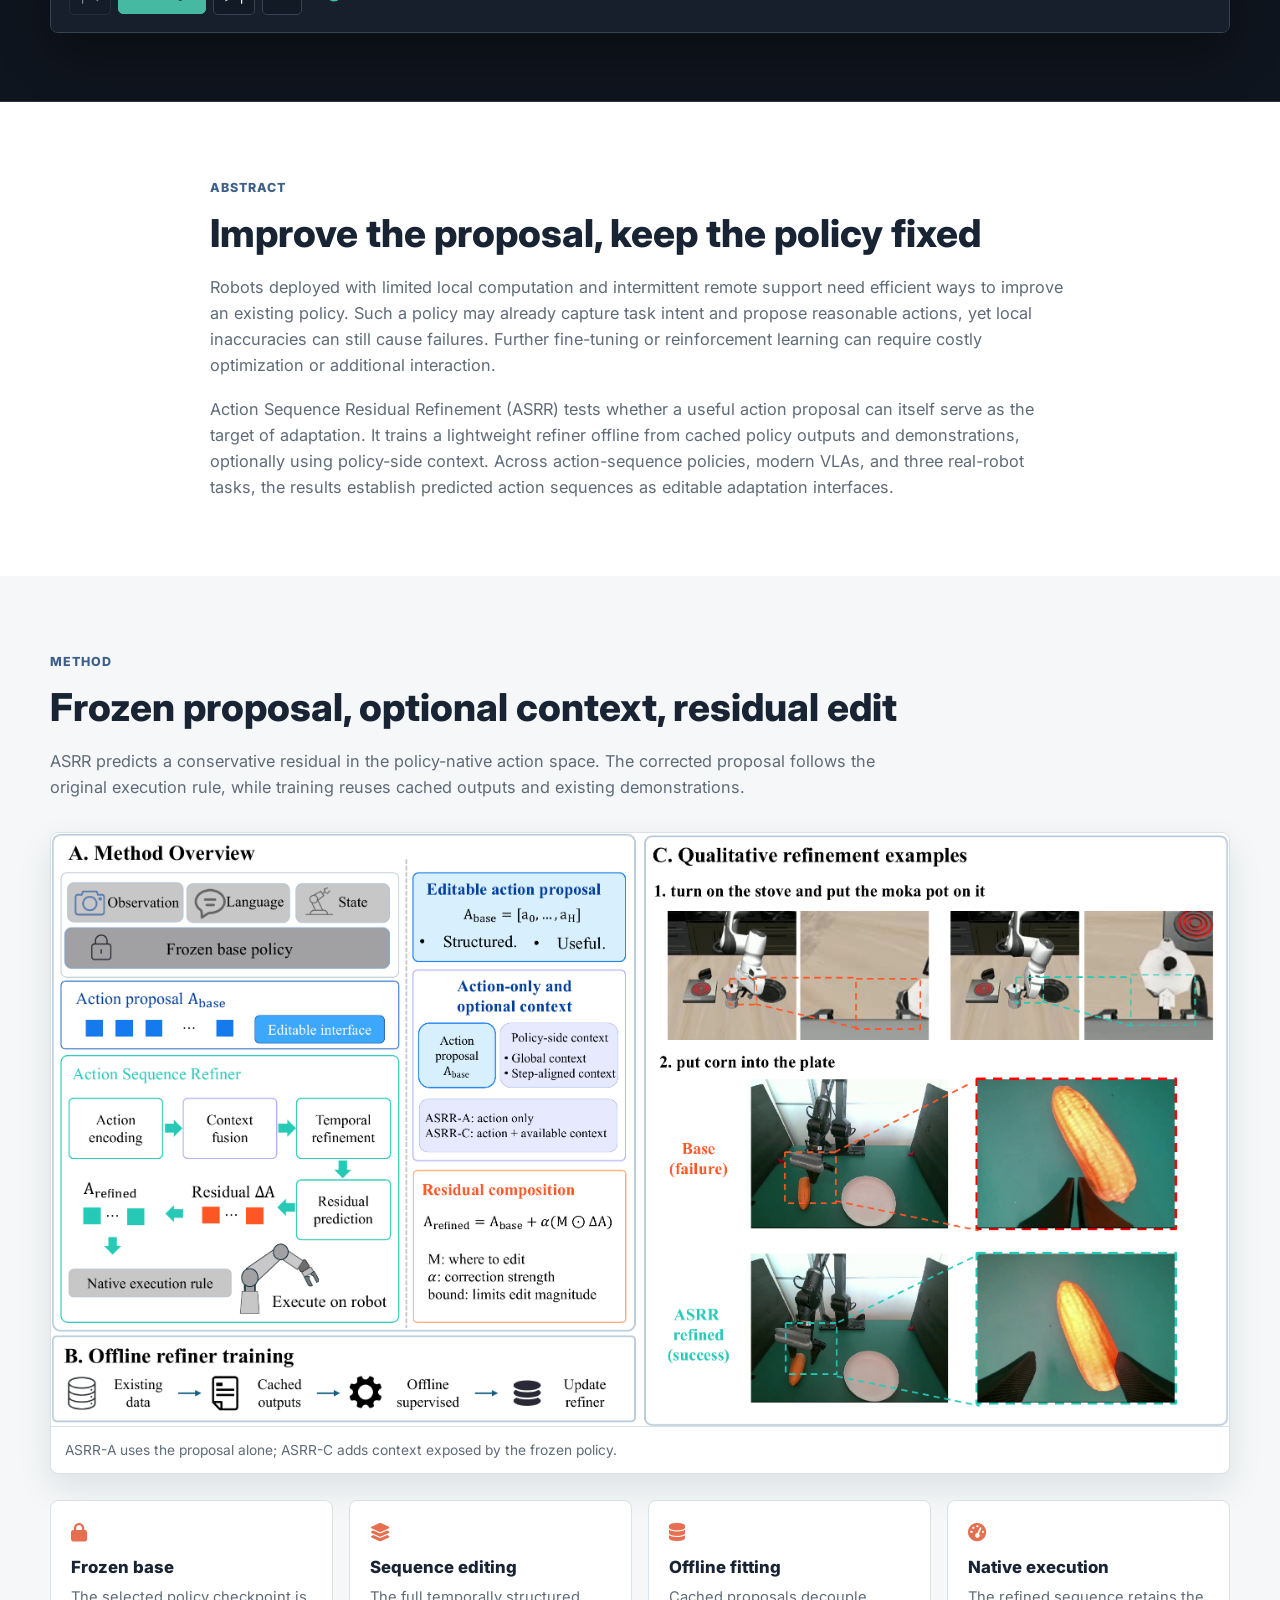
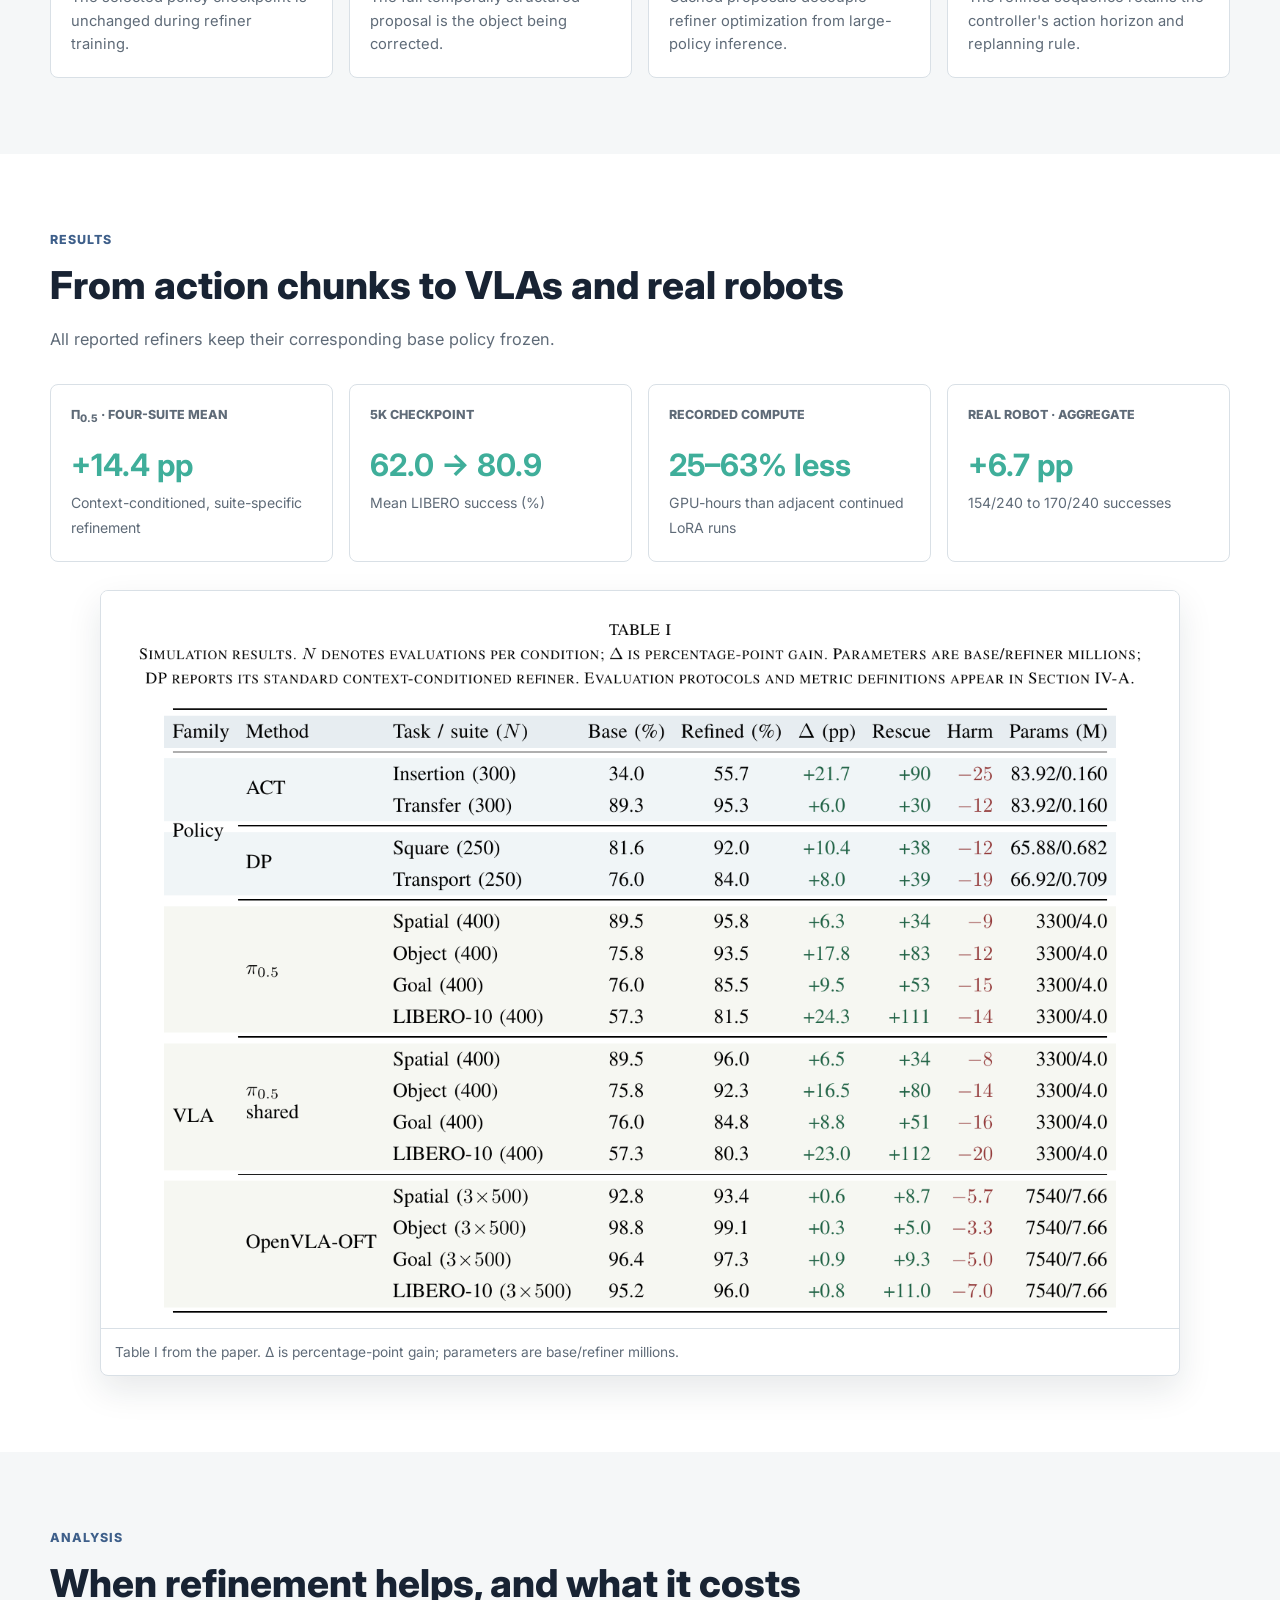
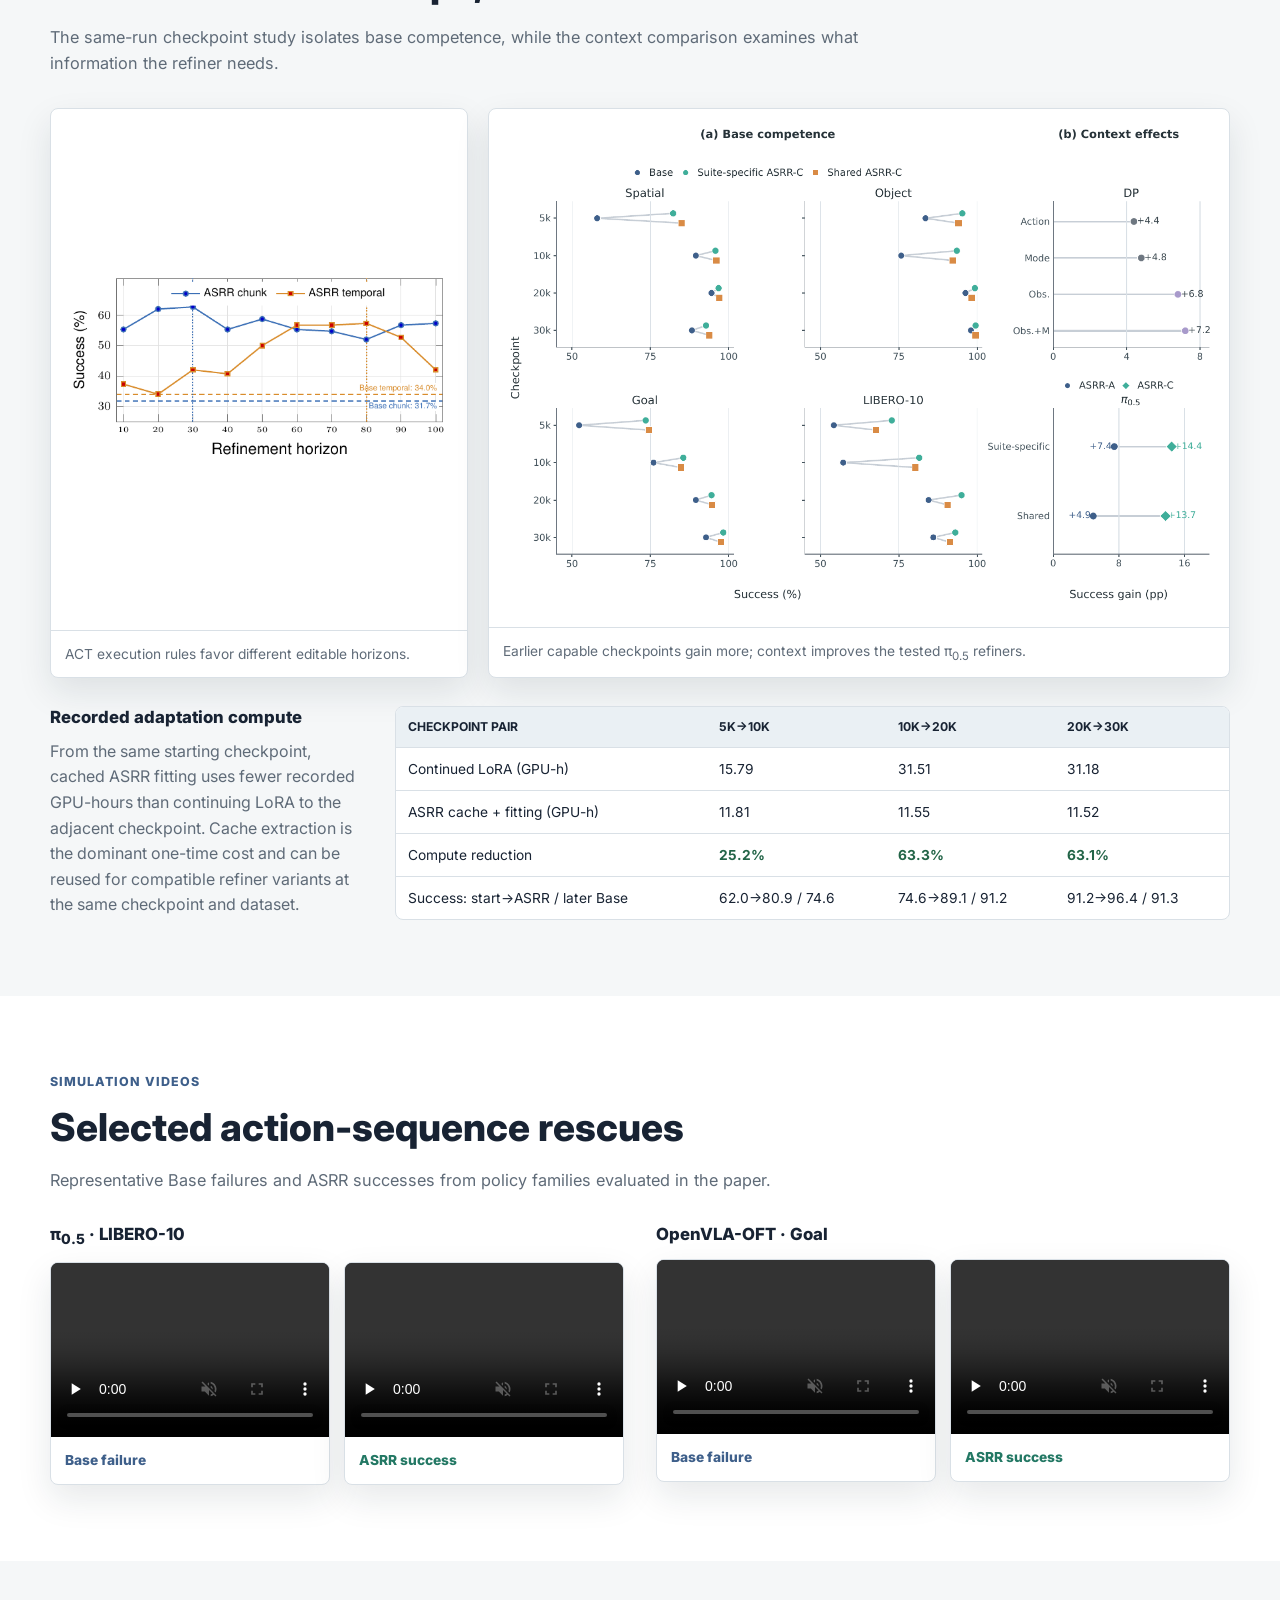
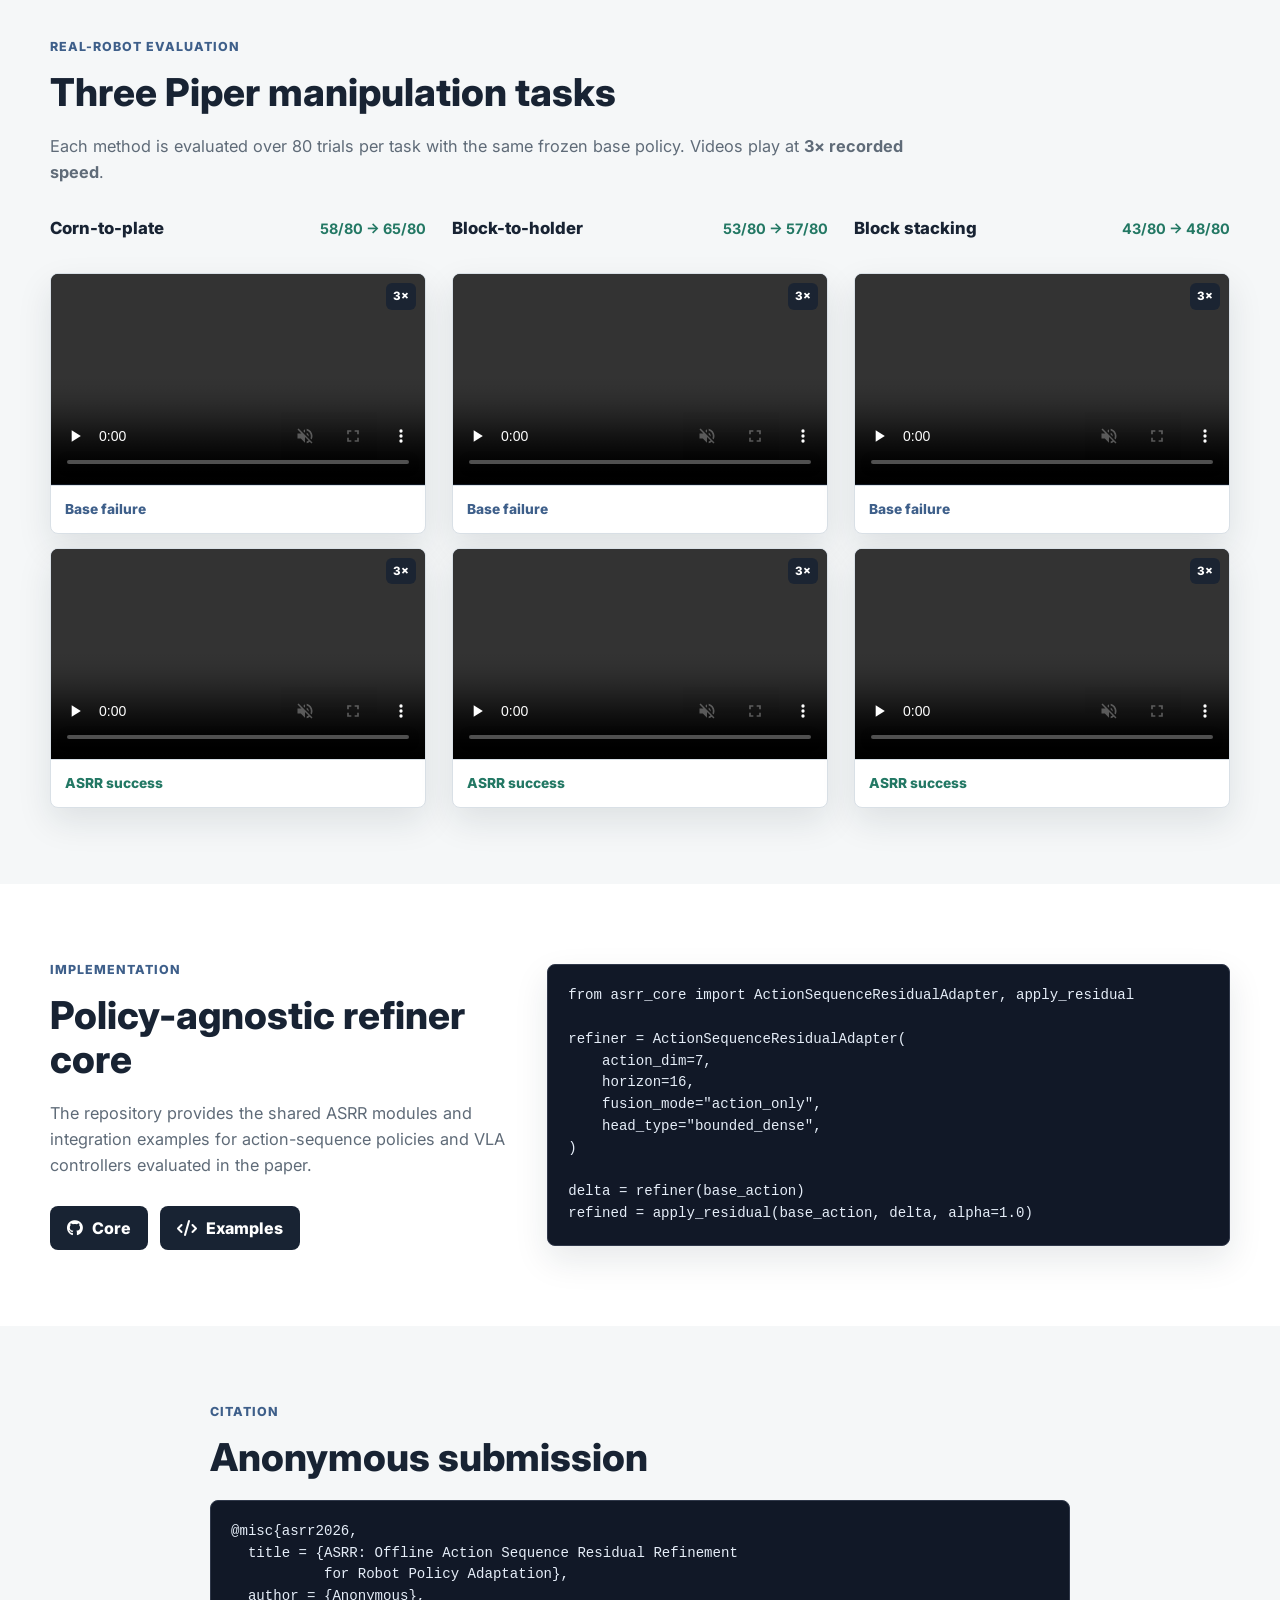
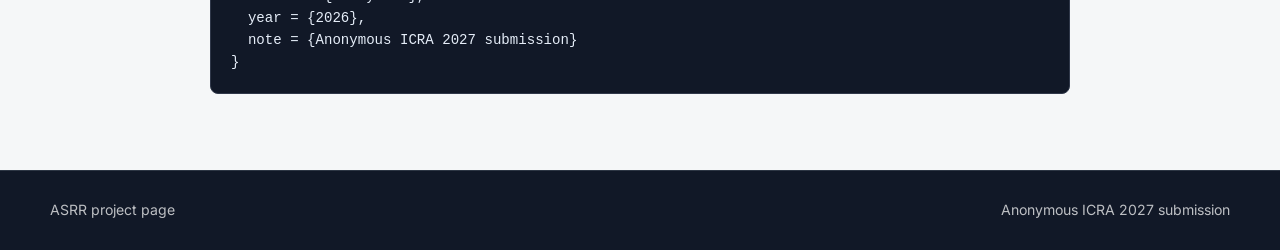
==== commit 77c90acd: "Improve robot illustrations and explain proposal trajectories" ====
--- a/docs/index.html
+++ b/docs/index.html
@@ -90,7 +90,7 @@
           <div>
             <p class="eyebrow">Interactive explainer</p>
             <h2 id="embedded-explainer-title">Follow one proposal through ASRR</h2>
-            <p>A two-minute guided explanation of the local error, editable interface, residual correction, and recorded evidence.</p>
+            <p>Follow the local error, editable interface, residual correction, and recorded evidence in 1 minute 45 seconds.</p>
           </div>
           <a class="explainer-band__standalone" href="explainer.html">Open full screen <span aria-hidden="true">&#8599;</span></a>
         </div>
@@ -153,8 +153,8 @@
               <button id="next-chapter" class="icon-command" type="button" aria-label="Next chapter" title="Next chapter" disabled><span aria-hidden="true">&#9654;&#124;</span></button>
               <button id="replay-chapter" class="icon-command" type="button" aria-label="Replay current chapter" title="Replay chapter" disabled><span aria-hidden="true">&#8634;</span></button>
             </div>
-            <label class="timeline-wrap" for="tour-timeline"><span class="sr-only">Tour timeline</span><input id="tour-timeline" type="range" min="0" max="120000" value="0" step="100" disabled><span class="timeline-chapters" aria-hidden="true"><i></i><i></i><i></i></span></label>
-            <output id="elapsed-time" class="elapsed-time" for="tour-timeline">00:00 / 02:00</output>
+            <label class="timeline-wrap" for="tour-timeline"><span class="sr-only">Tour timeline</span><input id="tour-timeline" type="range" min="0" max="105000" value="0" step="100" disabled><span class="timeline-chapters" aria-hidden="true"><i></i><i></i><i></i></span></label>
+            <output id="elapsed-time" class="elapsed-time" for="tour-timeline">00:00 / 01:45</output>
           </div>
         </div>
 
--- a/docs/static/css/explainer.css
+++ b/docs/static/css/explainer.css
@@ -67,12 +67,14 @@
 a { color: inherit; }
 
 .explainer-app {
+  color-scheme: dark;
   display: grid;
   height: 100dvh;
   min-height: 100dvh;
   grid-template-rows: auto auto minmax(0, 1fr) auto;
   overflow: hidden;
 }
+[data-theme="light"] .explainer-app { color-scheme: light; }
 
 .app-header {
   display: grid;
@@ -136,6 +138,8 @@
 }
 .stage-panel { display: grid; grid-template-rows: auto minmax(0, 1fr); overflow: hidden; }
 .panel-heading { display: flex; min-height: 72px; align-items: center; justify-content: space-between; gap: 18px; padding: 14px 18px; border-bottom: 1px solid var(--line); }
+.explainer-app .panel-heading h1 { margin: 0; font-size: 1.25rem; line-height: 1.2; }
+.explainer-app .inspector h2 { margin: 8px 0 0; font-size: 1.2rem; line-height: 1.3; }
 .overline { margin-bottom: 5px; color: var(--muted); font-size: 0.66rem; font-weight: 800; letter-spacing: 0.08em; text-transform: uppercase; }
 .evidence-label { flex: 0 0 auto; padding: 5px 8px; border: 1px solid currentColor; border-radius: 4px; font-size: 0.66rem; font-weight: 800; text-transform: uppercase; }
 .evidence-label--illustrative { color: var(--context); }
@@ -157,12 +161,17 @@
 .diagram-wrap > .trajectory-svg { position: absolute; inset: 0; }
 .diagram-grid { fill: none; stroke: var(--line); stroke-width: 1; }
 .target-zone { fill: color-mix(in srgb, var(--asrr) 9%, transparent); stroke: var(--asrr); stroke-dasharray: 7 5; stroke-width: 2; }
+.target-marker .target-zone { fill: color-mix(in srgb, var(--base) 8%, transparent); stroke: var(--base); }
+.target-marker .svg-label { fill: var(--base); }
+.target-cross { fill: none; stroke: var(--base); stroke-width: 2; }
+.target-marker--refined .target-zone, .target-marker--refined .target-cross { stroke: var(--asrr); }
+.target-marker--refined .svg-label { fill: var(--asrr); }
 .trajectory { fill: none; stroke-linecap: round; stroke-linejoin: round; stroke-width: 7; }
 .trajectory--base { stroke: var(--base); }
 .trajectory--refined { stroke: var(--asrr); }
 .action-point { cursor: pointer; outline: none; }
 .action-point circle { stroke: var(--surface); stroke-width: 4; }
-.action-point text, .identity-links text { fill: var(--muted); font-family: ui-monospace, SFMono-Regular, Menlo, Consolas, monospace; font-size: 13px; font-weight: 800; }
+.action-point text, .identity-links text { fill: var(--muted); font-family: ui-monospace, SFMono-Regular, Menlo, Consolas, monospace; font-size: 18px; font-weight: 800; }
 .point--base { fill: var(--base); }
 .point--refined { fill: var(--asrr); }
 .action-point.is-selected circle { stroke: var(--focus); stroke-width: 5; }
@@ -223,26 +232,38 @@
 .evidence-wall.is-expanded { grid-template-columns: repeat(5, minmax(120px, 1fr)); align-items: start; }
 
 /* Four-chapter robot teaching system. */
-.trajectory--history { stroke: var(--gold-future); stroke-width: 5; }
+.trajectory--history { stroke: var(--gold-current); stroke-width: 4; }
+.trajectory--ideal { stroke: var(--base); stroke-width: 7; stroke-dasharray: 9 7; opacity: 0.95; }
+.trajectory-legend { display: flex; flex-wrap: wrap; flex: 0 0 auto; gap: 10px 24px; margin: 10px 0 4px; color: var(--muted); font-size: 0.71rem; font-weight: 700; }
+.trajectory-legend span { display: inline-flex; align-items: center; gap: 8px; }
+.trajectory-legend span::before { display: block; width: 25px; border-top: 3px solid var(--gold-current); content: ""; }
+.trajectory-legend .legend-ideal::before { border-color: var(--base); border-top-style: dashed; }
+.trajectory-legend .legend-refined::before { border-color: var(--asrr); }
 .action-point .point--history { fill: var(--gold-future); transition: fill 180ms ease, r 180ms ease; }
 .action-point.is-visited .point--history { fill: var(--gold-visited); }
 .action-point.is-current .point--history { fill: var(--gold-current); stroke: var(--text); stroke-width: 5; }
 .action-point.is-current text { fill: var(--gold-current); }
 .action-point.is-visited text { fill: var(--gold-visited); }
 .action-point.is-future text { fill: var(--gold-future); }
+.action-point--refined .point--history { fill: var(--asrr); }
+.action-point--refined.is-visited .point--history { fill: color-mix(in srgb, var(--asrr) 50%, var(--surface)); }
+.action-point--refined.is-current .point--history { fill: var(--asrr); }
+.action-point--refined text, .action-point--refined.is-current text, .action-point--refined.is-visited text { fill: var(--asrr); }
 .error-pulse, .error-callout, .svg-callout { opacity: 0; transition: opacity 180ms ease; }
 .error-pulse.is-visible, .error-callout.is-visible, .svg-callout.is-visible { opacity: 1; }
 
+.local-error-annotation { opacity: 0.55; }
+.local-error-annotation.is-reached { opacity: 1; }
+.local-error-annotation .error-callout, .local-error-annotation .svg-callout { opacity: 1; }
+.miss-annotation { opacity: 0; }
+.miss-annotation.is-reached { opacity: 1; }
+.miss-annotation path { fill: none; stroke: var(--residual); stroke-width: 3; }
+.miss-annotation text { fill: var(--residual); font-size: 14px; font-weight: 700; }
 .robot-arm { color: var(--gold-current); pointer-events: none; }
-.robot-link, .robot-gripper { stroke: currentColor; stroke-linecap: round; }
-.robot-link--upper { stroke-width: 18; }
-.robot-link--lower { stroke-width: 14; }
-.robot-gripper { stroke-width: 7; }
-.robot-base, .robot-joint, .robot-wrist { fill: var(--surface-strong); stroke: currentColor; stroke-width: 6; }
-.robot-arm--base { color: var(--base); }
+.robot-servo-accent { fill: none; stroke: currentColor; stroke-width: 3; }
+.robot-tool-center { fill: currentColor; }
 .robot-arm--refined { color: var(--asrr); }
 .robot-arm--ghost { color: var(--gold-current); opacity: 0.25; }
-.robot-arm--ghost .robot-link { stroke-dasharray: 10 8; }
 
 .adaptation-compare {
   display: grid;
@@ -266,9 +287,13 @@
 .mini-block--frozen { border-color: var(--base); }
 .mini-block--proposal { border-color: var(--gold-current); color: var(--gold-current); }
 .mini-block--refiner { border-color: var(--asrr); color: var(--asrr); }
-.interface-arm { display: block; width: 100%; height: 100%; min-height: 0; }
+.lane-trajectory { display: flex; min-height: 0; flex-direction: column; }
+.lane-trajectory .trajectory-legend { justify-content: center; gap: 12px; margin: 3px 8px 0; font-size: 0.6rem; }
+.interface-arm { display: block; flex: 1; width: 100%; height: 0; min-height: 0; }
+.interface-arm .action-point text { font-size: 23px; }
+.interface-arm .svg-label { font-size: 20px; }
 .interface-ground { fill: none; stroke: var(--line); stroke-width: 2; }
-.interface-action { fill: var(--base); stroke: var(--surface); stroke-width: 5; }
+.interface-action { fill: var(--gold-current); stroke: var(--surface); stroke-width: 5; }
 .interface-action--refined { fill: var(--asrr); }
 
 .residual-mode-row { display: grid; grid-template-columns: minmax(125px, 0.8fr) minmax(0, 1fr) minmax(100px, 0.65fr) minmax(175px, 1fr); align-items: center; gap: 8px; margin: 9px 0 4px; }
@@ -286,14 +311,20 @@
 .method-status { display: flex; flex-wrap: wrap; gap: 5px; justify-content: flex-end; }
 .method-status span { padding: 3px 6px; border: 1px solid var(--line); border-radius: 3px; color: var(--muted); font-size: 0.54rem; font-weight: 800; }
 .arm-comparison { position: relative; }
-.trajectory--ghost { opacity: 0.32; stroke-dasharray: 9 8; }
+.trajectory--ghost { opacity: 0.65; stroke-dasharray: 9 8; }
+.moving-refined-point { fill: var(--asrr); stroke: var(--surface); stroke-width: 3; }
+.policy-state-annotation rect { fill: var(--surface); stroke: var(--context); stroke-width: 1.5; }
+.policy-state-annotation text { fill: var(--context); font-size: 24px; font-weight: 800; }
+.policy-state-annotation .policy-state-detail { fill: var(--muted); font-size: 18px; font-weight: 500; }
+.policy-state-leader { fill: none; stroke: var(--context); stroke-width: 2; stroke-dasharray: 4 4; }
+.policy-state-annotation circle { fill: var(--context); }
 .residual-curve { fill: none; stroke: var(--residual); stroke-width: 3; }
 .residual-curve.is-current { stroke-width: 6; }
 #residual-head polygon { fill: var(--residual); }
 .arm-label { font-size: 13px; font-weight: 800; }
 .arm-label--base { fill: var(--gold-current); opacity: 0.62; }
 .arm-label--refined { fill: var(--asrr); }
-.illustration-note { position: absolute; right: 10px; bottom: 8px; padding: 5px 7px; border-radius: 4px; background: color-mix(in srgb, var(--surface) 88%, transparent); color: var(--muted); font-size: 0.58rem; font-weight: 700; }
+.illustration-note { padding: 4px 0; color: var(--muted); font-size: 0.58rem; font-weight: 700; }
 .authored-evidence { display: grid; flex: 1; min-height: 0; grid-template-rows: auto minmax(0, 1fr) auto; gap: 9px; padding-top: 8px; }
 .authored-evidence__heading { display: flex; align-items: center; justify-content: space-between; gap: 14px; }
 .authored-evidence__heading > div { display: flex; align-items: baseline; gap: 10px; }
@@ -331,15 +362,15 @@
 .inspector { display: flex; flex-direction: column; padding: 18px; overflow: auto; }
 .inspector__header { display: flex; align-items: start; justify-content: space-between; gap: 12px; }
 .chapter-index { color: var(--base); font-family: ui-monospace, SFMono-Regular, Menlo, Consolas, monospace; font-size: 0.72rem; font-weight: 800; }
-.inspector__takeaway { margin-top: 11px; color: var(--muted); font-size: 0.87rem; }
-.operation-list { display: grid; gap: 10px; margin: 18px 0; }
+.inspector__takeaway { margin-top: 9px; color: var(--muted); font-size: 0.82rem; }
+.operation-list { display: grid; gap: 8px; margin: 12px 0; }
 .operation-list div { display: grid; grid-template-columns: 62px minmax(0, 1fr); gap: 8px; }
 .operation-list dt { color: var(--muted); font-size: 0.72rem; font-weight: 800; text-transform: uppercase; }
 .operation-list dd { margin: 0; font-size: 0.8rem; }
 .operation-list code { color: var(--residual); }
-.inspector__formula { display: flex; flex-wrap: wrap; align-items: center; justify-content: center; gap: 7px; padding: 13px 10px; border: 1px solid var(--line); border-radius: 6px; background: var(--surface-soft); font-family: ui-serif, Georgia, serif; font-size: 0.93rem; }
+.inspector__formula { display: flex; flex-wrap: wrap; align-items: center; justify-content: center; gap: 7px; padding: 10px 8px; border: 1px solid var(--line); border-radius: 6px; background: var(--surface-soft); font-family: ui-serif, Georgia, serif; font-size: 0.93rem; }
 .formula-residual { color: var(--residual); }
-.segmented-control { display: grid; grid-template-columns: repeat(2, 1fr); margin-top: auto; padding-top: 18px; }
+.segmented-control { display: grid; grid-template-columns: repeat(2, 1fr); margin-top: auto; padding-top: 12px; }
 .segmented-control button { min-height: 38px; border: 1px solid var(--line); background: var(--surface-soft); font-size: 0.77rem; font-weight: 800; }
 .segmented-control button:first-child { border-radius: 5px 0 0 5px; }
 .segmented-control button:last-child { margin-left: -1px; border-radius: 0 5px 5px 0; }
@@ -352,8 +383,8 @@
 .play-command { min-width: 88px; border-color: var(--asrr); background: var(--asrr); color: #081713; font-size: 0.8rem; font-weight: 900; }
 .timeline-wrap { position: relative; display: flex; min-width: 0; align-items: center; }
 #tour-timeline { width: 100%; accent-color: var(--asrr); }
-.timeline-chapters { position: absolute; right: 8px; left: 8px; display: flex; justify-content: space-between; pointer-events: none; }
-.timeline-chapters i { width: 1px; height: 12px; background: var(--line); }
+.timeline-chapters { position: absolute; right: 8px; left: 8px; height: 12px; pointer-events: none; }
+.timeline-chapters i { position: absolute; width: 1px; height: 12px; background: var(--line); }
 .elapsed-time { color: var(--muted); font-family: ui-monospace, SFMono-Regular, Menlo, Consolas, monospace; font-size: 0.74rem; white-space: nowrap; }
 
 .media-dialog { width: min(1080px, calc(100% - 36px)); max-height: calc(100dvh - 36px); padding: 0; overflow: auto; border: 1px solid var(--line); border-radius: 8px; background: var(--surface); color: var(--text); box-shadow: 0 28px 70px rgb(0 0 0 / 0.5); }
@@ -385,7 +416,9 @@
   .timeline-wrap { grid-row: 2; grid-column: 1 / -1; }
   .elapsed-time { grid-column: 2; grid-row: 1; }
   .evidence-wall.is-expanded { grid-template-columns: repeat(2, minmax(190px, 1fr)); }
-  .adaptation-compare { grid-template-columns: minmax(420px, 1fr) minmax(420px, 1fr); overflow-x: auto; }
+  .adaptation-compare { grid-template-columns: minmax(0, 1fr); overflow: visible; }
+  .lane-trajectory .interface-arm { flex: none; height: auto; aspect-ratio: 9 / 5; }
+  .trajectory-svg .action-point text { font-size: 23px; }
   .residual-mode-row { grid-template-columns: repeat(2, minmax(0, 1fr)); }
 }
 
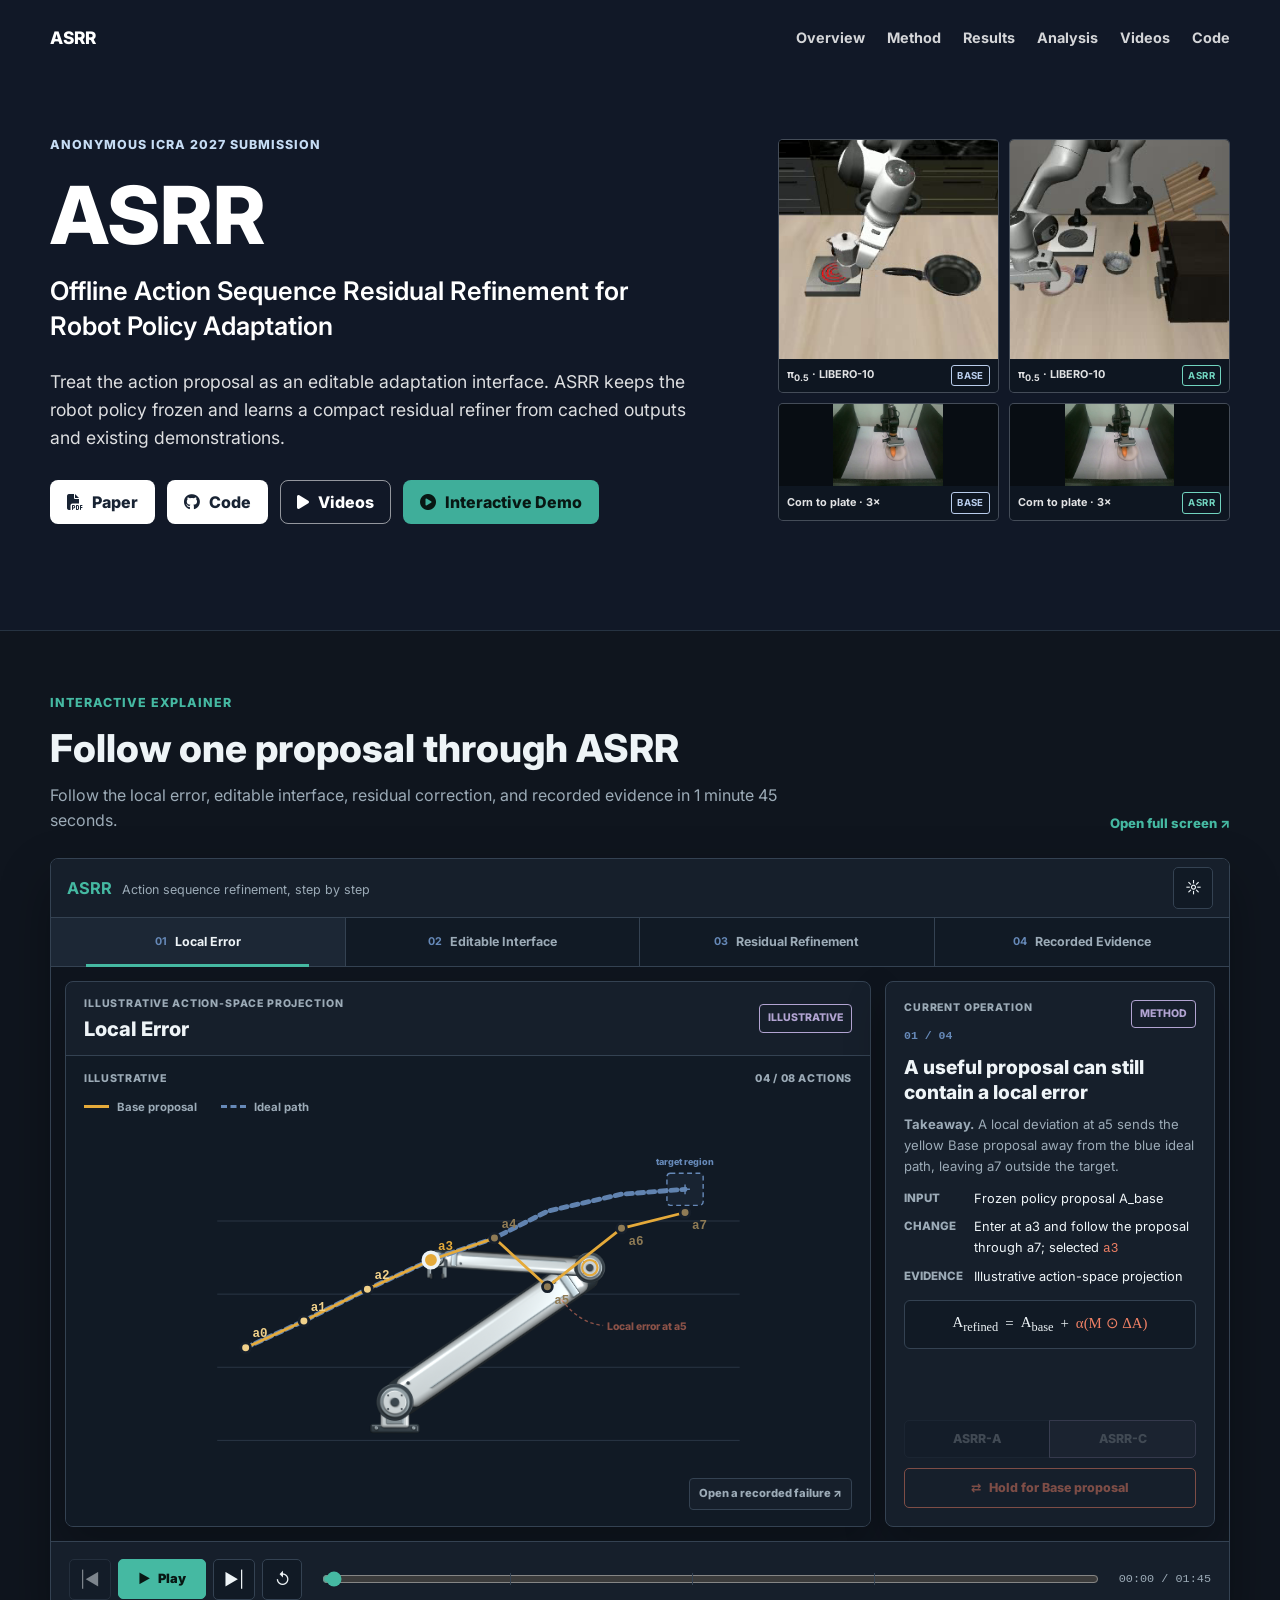
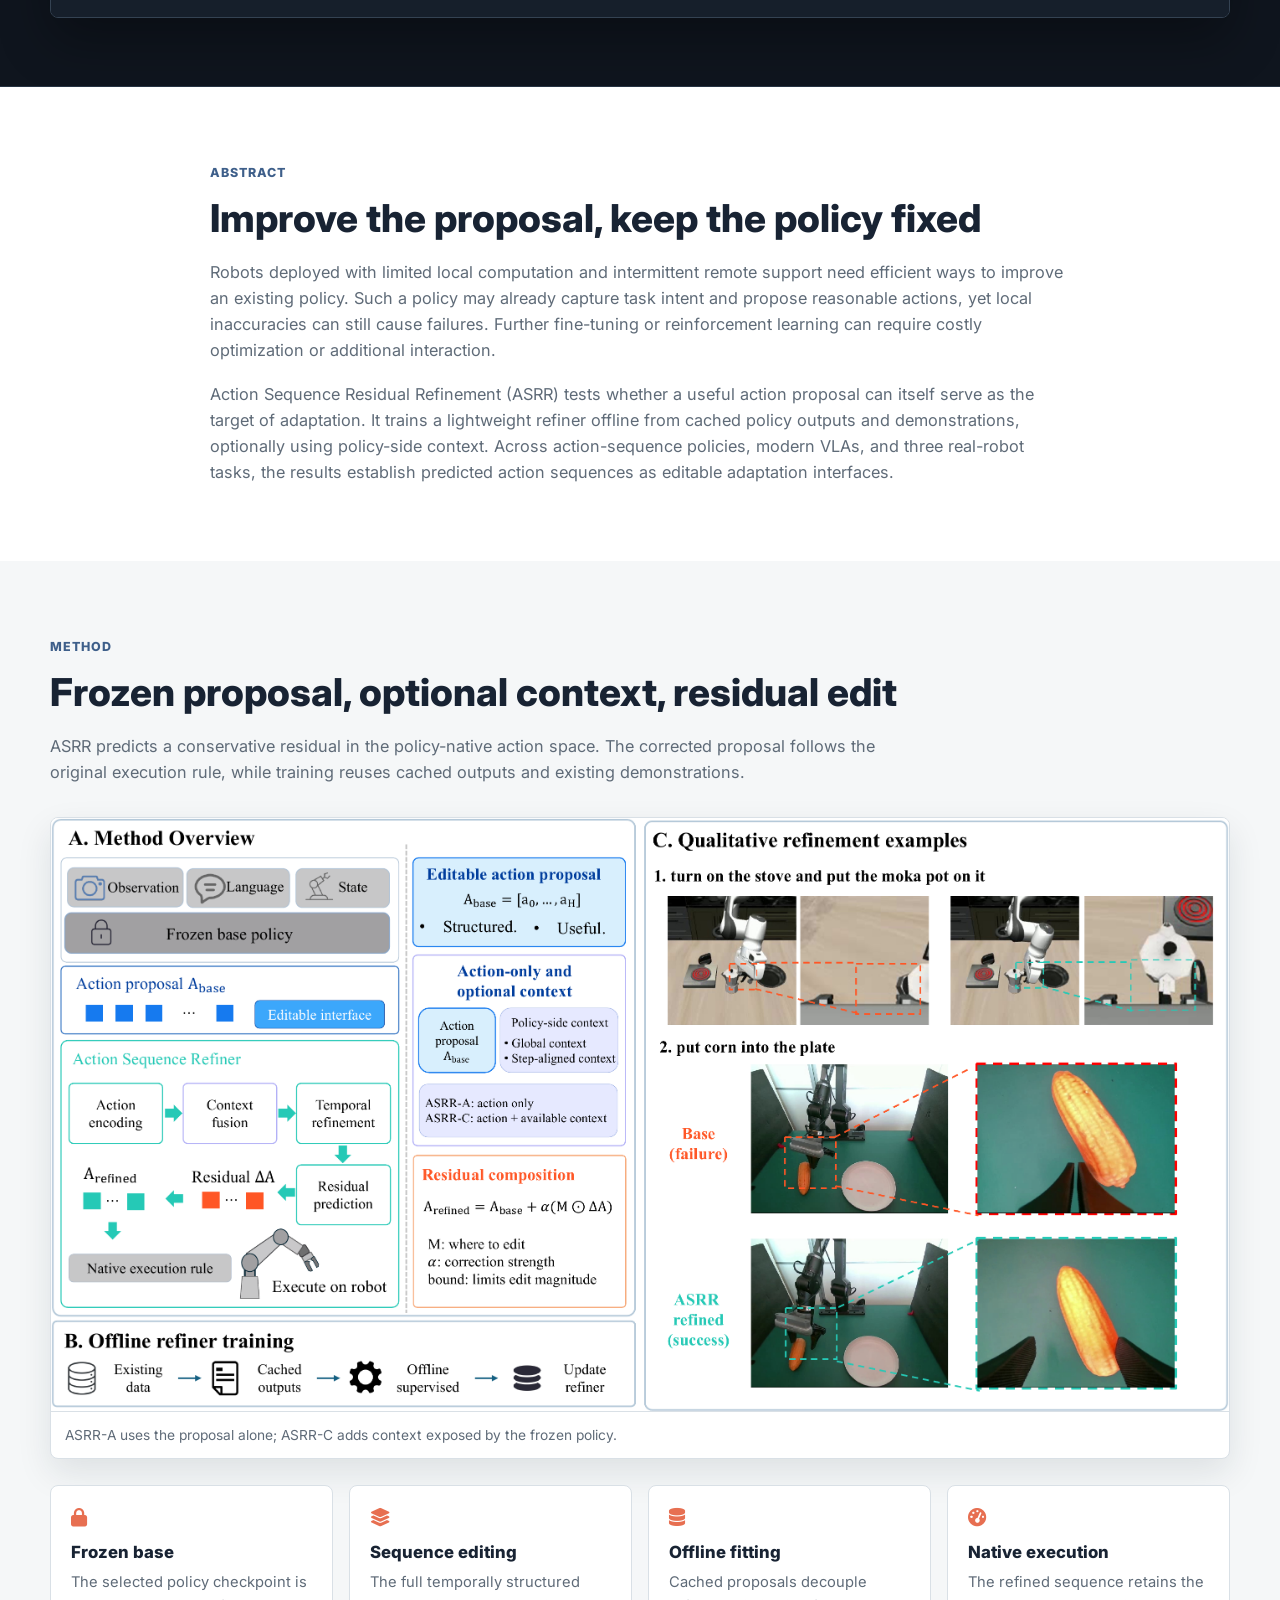
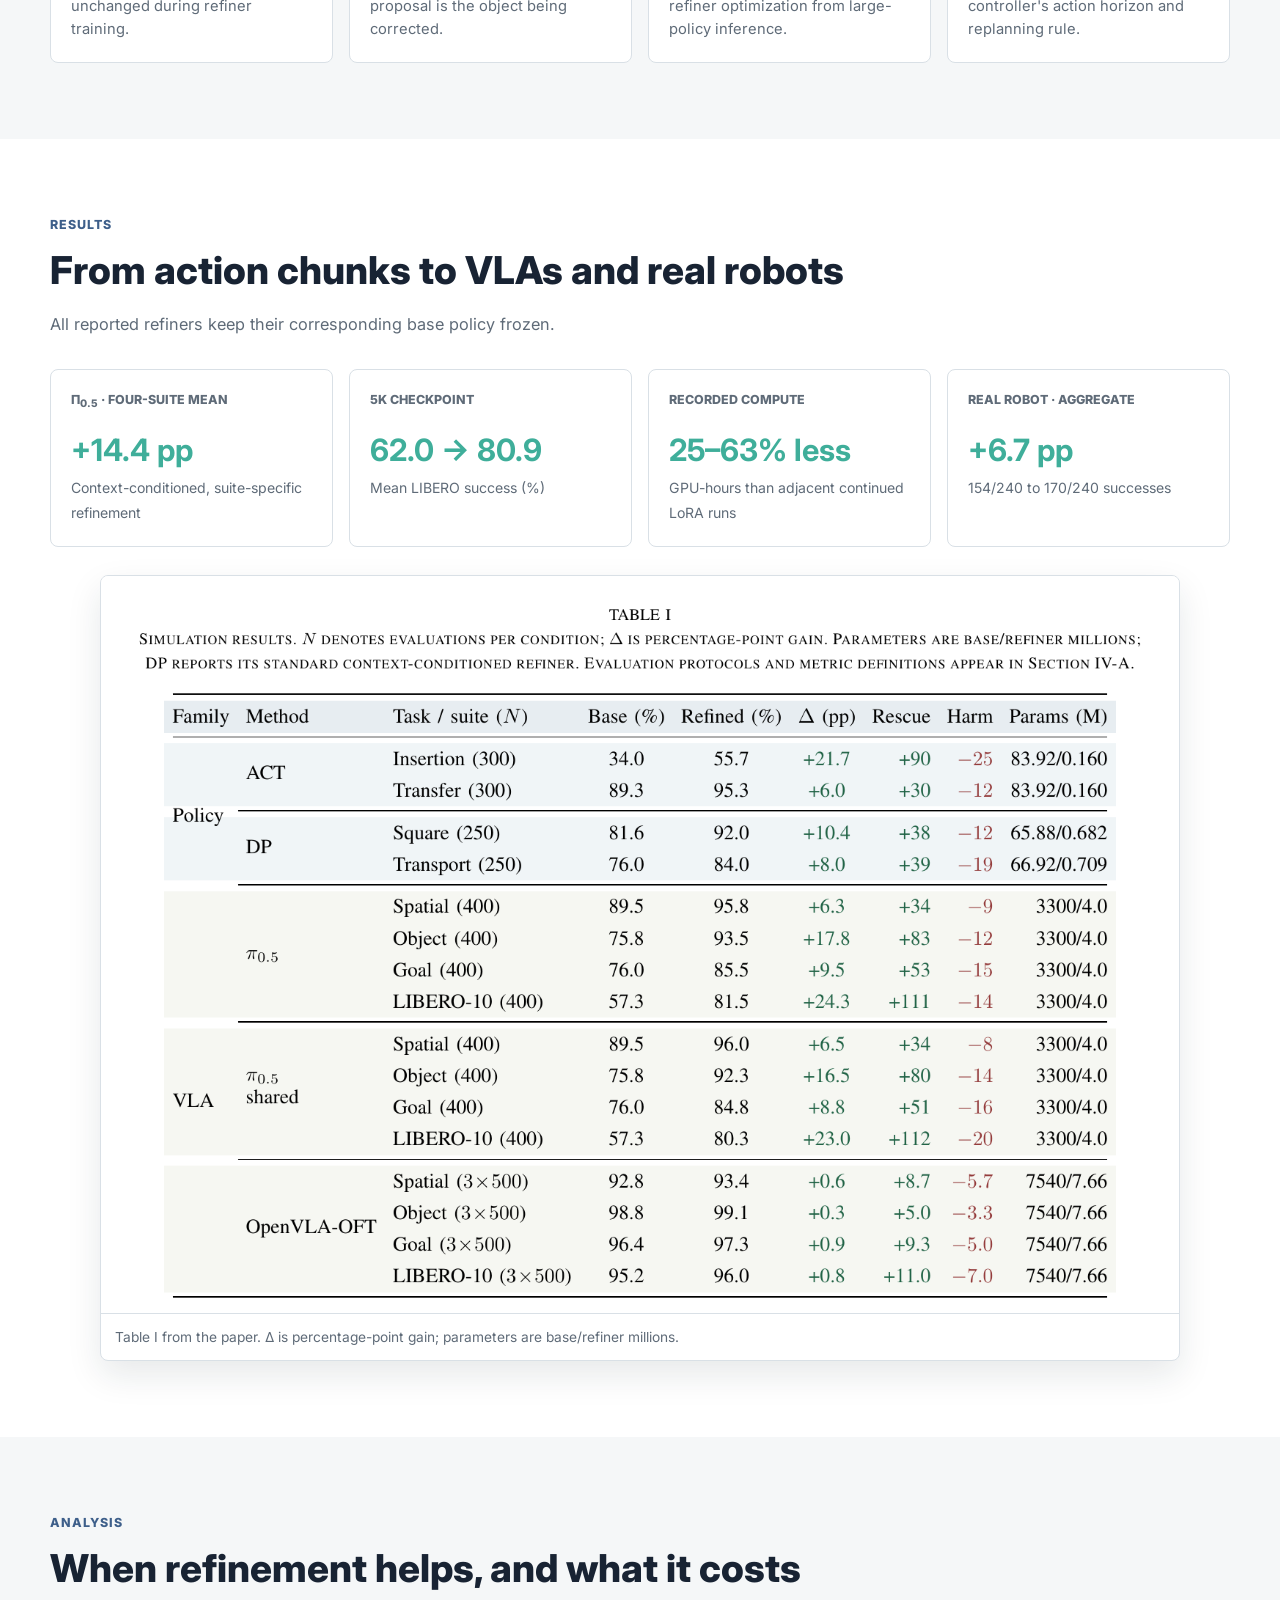
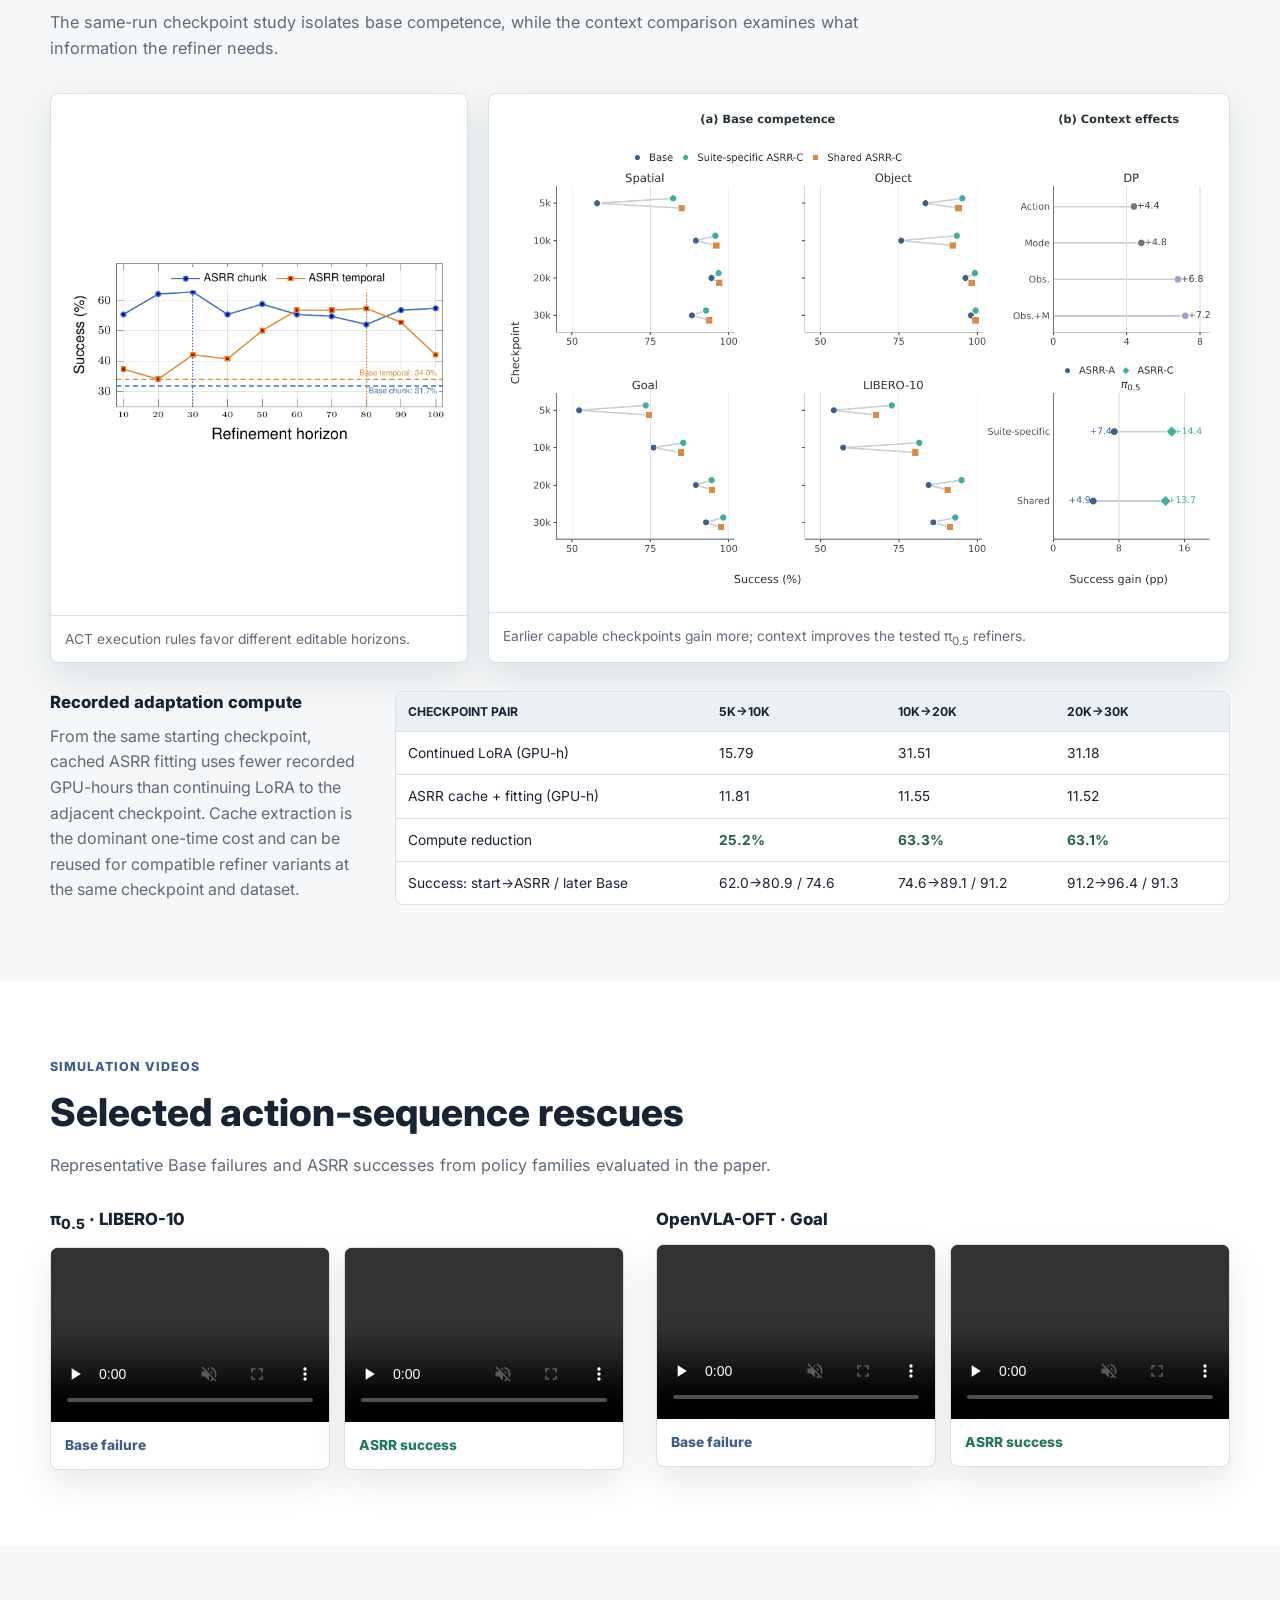
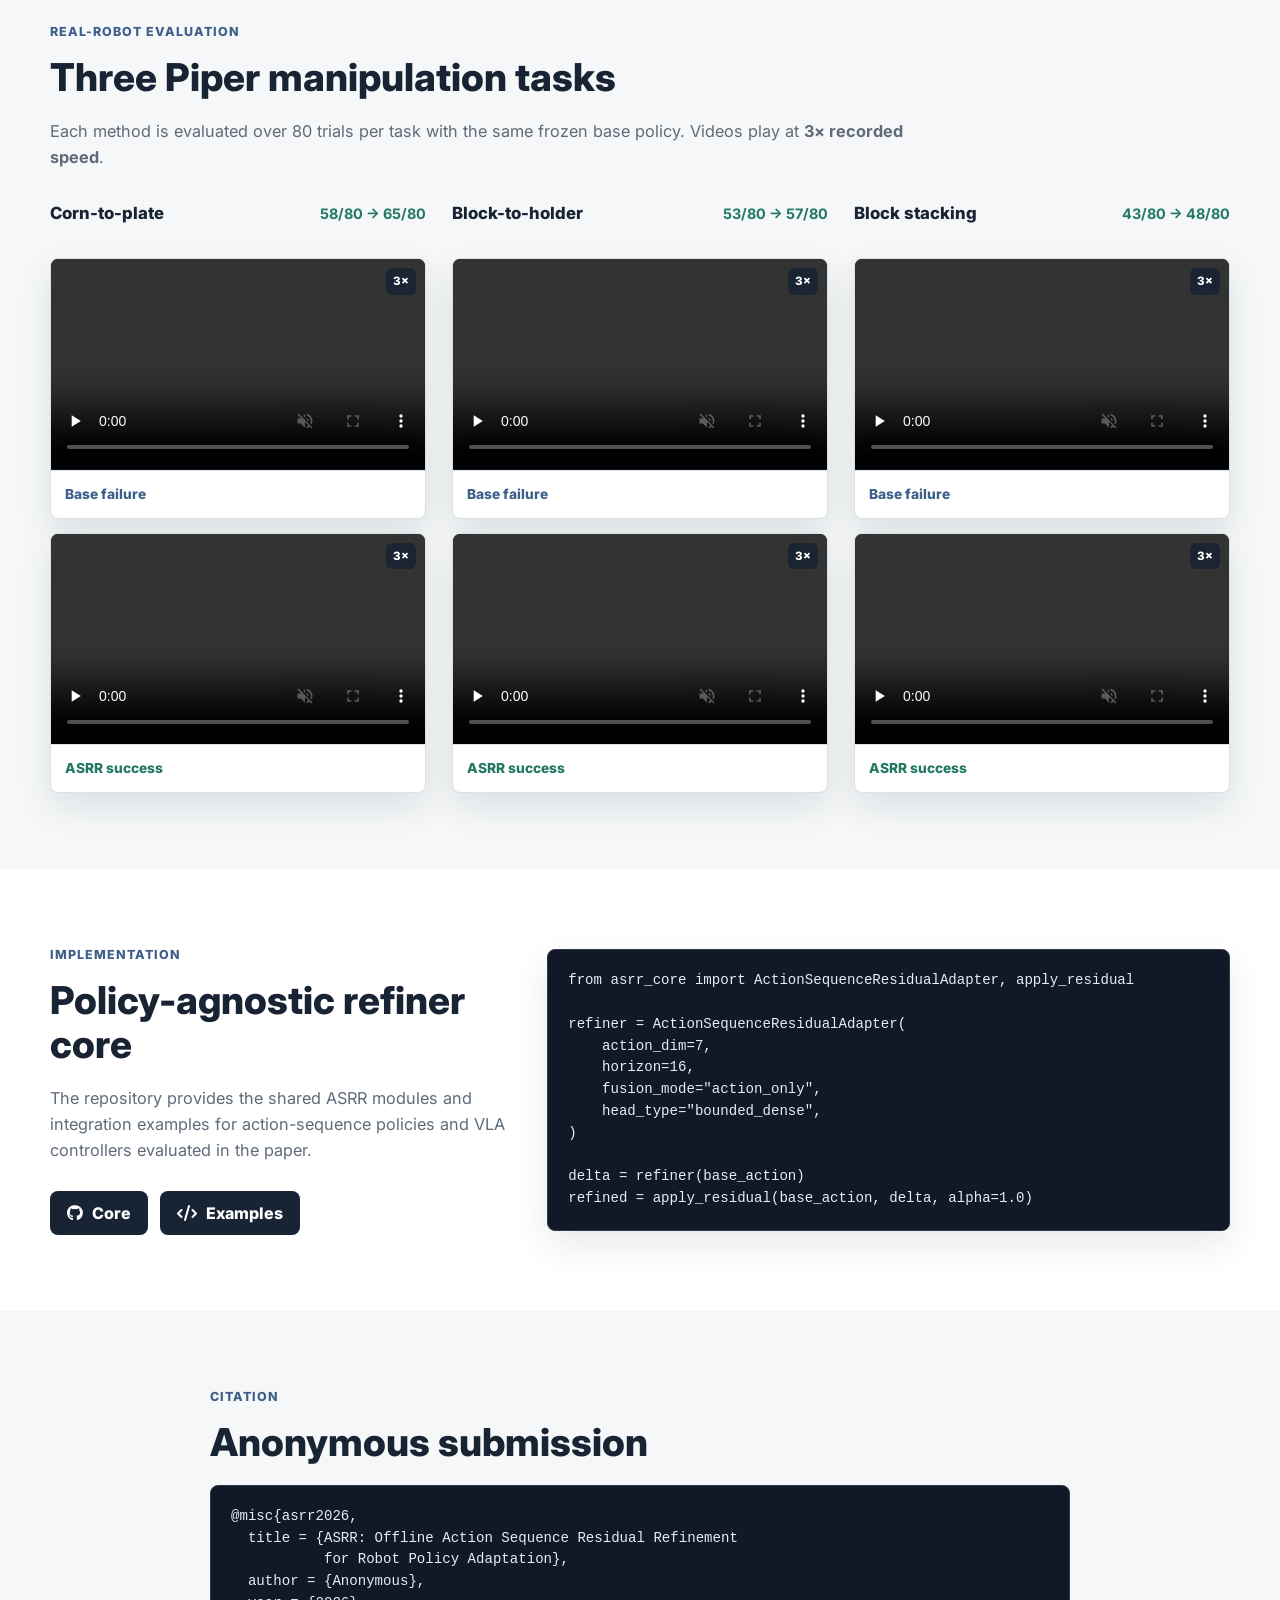
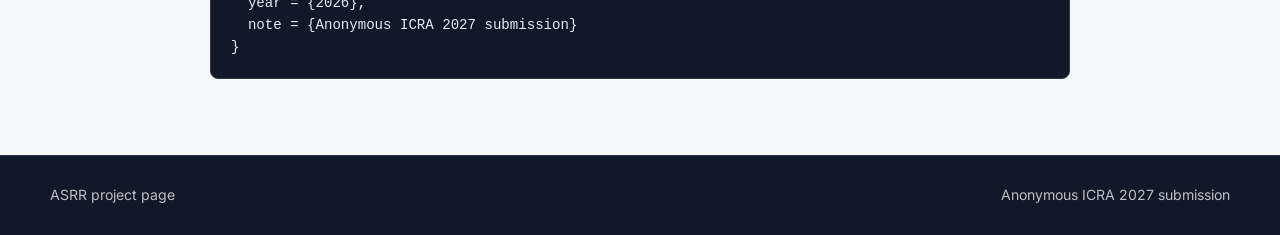
==== commit e023b9a1: "Polish project hero and export a clean guided-tour video" ====
--- a/docs/index.html
+++ b/docs/index.html
@@ -44,7 +44,8 @@
     <div class="hero__body">
       <div class="hero__content">
         <p class="kicker">Anonymous ICRA 2027 Submission</p>
-        <h1>ASRR: Offline Action Sequence Residual Refinement for Robot Policy Adaptation</h1>
+        <h1>ASRR</h1>
+        <p class="hero__paper-title">Offline Action Sequence Residual Refinement for Robot Policy Adaptation</p>
         <p class="hero__summary">
           Treat the action proposal as an editable adaptation interface. ASRR keeps
           the robot policy frozen and learns a compact residual refiner from cached
@@ -60,22 +61,25 @@
           <a class="button button--ghost" href="#videos">
             <i class="fa-solid fa-play" aria-hidden="true"></i><span>Videos</span>
           </a>
+          <a class="button button--demo" href="explainer.html?autoplay=1">
+            <i class="fa-solid fa-circle-play" aria-hidden="true"></i><span>Interactive Demo</span>
+          </a>
         </div>
       </div>
       <div class="hero__mosaic" aria-label="ASRR simulation and real-robot examples">
-        <figure class="hero__tile">
+        <figure class="hero__tile hero__tile--simulation">
           <video class="hero__tile-video" muted loop playsinline preload="metadata" poster="static/images/hero_sim_primary.png" src="static/videos/vla_rescues/pi05_libero10_base.mp4"></video>
           <figcaption><span>&pi;<sub>0.5</sub> · LIBERO-10</span><strong class="hero__tile-role hero__tile-role--base">Base</strong></figcaption>
         </figure>
-        <figure class="hero__tile">
+        <figure class="hero__tile hero__tile--simulation">
           <video class="hero__tile-video" muted loop playsinline preload="metadata" poster="static/images/hero_rescue_refined_primary.png" src="static/videos/vla_rescues/pi05_libero10_asrr.mp4"></video>
           <figcaption><span>&pi;<sub>0.5</sub> · LIBERO-10</span><strong class="hero__tile-role hero__tile-role--asrr">ASRR</strong></figcaption>
         </figure>
-        <figure class="hero__tile">
+        <figure class="hero__tile hero__tile--robot">
           <video class="hero__tile-video" muted loop playsinline preload="metadata" poster="static/images/hero_real_corn.png" data-hero-playback-rate="3" data-hero-start-time="8" data-hero-end-time="38" src="static/videos/real_robot_tasks/corn_to_plate_base.mp4"></video>
           <figcaption><span>Corn to plate · 3&times;</span><strong class="hero__tile-role hero__tile-role--base">Base</strong></figcaption>
         </figure>
-        <figure class="hero__tile">
+        <figure class="hero__tile hero__tile--robot">
           <video class="hero__tile-video" muted loop playsinline preload="metadata" poster="static/images/hero_real_corn.png" data-hero-playback-rate="3" data-hero-start-time="8" data-hero-end-time="38" src="static/videos/real_robot_tasks/corn_to_plate_asrr.mp4"></video>
           <figcaption><span>Corn to plate · 3&times;</span><strong class="hero__tile-role hero__tile-role--asrr">ASRR</strong></figcaption>
         </figure>
--- a/docs/static/css/explainer.css
+++ b/docs/static/css/explainer.css
@@ -264,6 +264,7 @@
 .robot-tool-center { fill: currentColor; }
 .robot-arm--refined { color: var(--asrr); }
 .robot-arm--ghost { color: var(--gold-current); opacity: 0.25; }
+.robot-arm--ideal-ghost { color: var(--base); opacity: 0.3; }
 
 .adaptation-compare {
   display: grid;
@@ -336,15 +337,13 @@
 .authored-media-pair video { display: block; width: 100%; height: 100%; min-height: 0; background: #080d13; object-fit: contain; }
 .authored-media-pair figcaption { padding: 6px 9px; border-top: 1px solid var(--line); color: var(--muted); font-size: 0.66rem; font-weight: 900; }
 .authored-media-pair figure:last-child figcaption { color: var(--asrr); }
-.evidence-overlay { display: flex; align-items: stretch; gap: 8px; }
+.evidence-overlay { display: flex; flex-wrap: wrap; align-items: stretch; gap: 8px; }
 .evidence-overlay > div { min-width: 130px; padding: 7px 9px; border-left: 3px solid var(--asrr); background: var(--surface); }
 .evidence-overlay strong { display: block; color: var(--asrr); font-size: 0.9rem; }
 .evidence-overlay span { color: var(--muted); font-size: 0.58rem; }
-.evidence-overlay button { margin-left: auto; padding: 7px 10px; border: 1px solid var(--line); border-radius: 5px; background: var(--surface); color: var(--muted); font-size: 0.64rem; font-weight: 800; }
-.evidence-library { display: grid; grid-template-columns: repeat(3, minmax(0, 1fr)); gap: 10px; padding: 16px; }
-.evidence-library button { display: flex; min-height: 76px; flex-direction: column; align-items: flex-start; justify-content: center; padding: 12px; border: 1px solid var(--line); border-radius: 6px; background: var(--surface-soft); text-align: left; }
-.evidence-library button strong { font-size: 0.8rem; }
-.evidence-library button span { margin-top: 4px; color: var(--muted); font-size: 0.65rem; }
+.evidence-links { display: flex; flex-wrap: wrap; align-items: center; gap: 8px; margin-left: auto; }
+.evidence-links a { display: inline-flex; min-height: 36px; align-items: center; gap: 8px; padding: 7px 10px; border: 1px solid var(--line); border-radius: 5px; background: var(--surface); color: var(--muted); font-size: 0.64rem; font-weight: 800; text-decoration: none; }
+.evidence-links a:hover, .evidence-links a:focus-visible { border-color: var(--asrr); color: var(--asrr); }
 .evidence-card { display: flex; min-width: 0; flex-direction: column; padding: 0; overflow: hidden; border: 1px solid var(--line); border-radius: 6px; background: var(--surface); text-align: left; }
 .evidence-card:hover { border-color: var(--asrr); }
 .evidence-card__heading { display: flex; align-items: baseline; justify-content: space-between; gap: 8px; padding: 8px 9px; }
@@ -443,3 +442,44 @@
 @media (prefers-reduced-motion: reduce) {
   *, *::before, *::after { scroll-behavior: auto !important; transition-duration: 0.01ms !important; animation-duration: 0.01ms !important; animation-iteration-count: 1 !important; }
 }
+
+/* Clean, fixed-format presentation for video capture. */
+[data-export] { cursor: none; }
+[data-export] .explainer-app { grid-template-rows: minmax(0, 1fr); }
+[data-export] .app-header,
+[data-export] .chapter-tabs,
+[data-export] .playback,
+[data-export] .segmented-control,
+[data-export] .hold-command,
+[data-export] .recorded-evidence-chip,
+[data-export] .evidence-links { display: none; }
+[data-export] .workbench { grid-template-columns: minmax(0, 1fr) 440px; gap: 24px; padding: 32px; }
+[data-export] .panel-heading { min-height: 100px; padding: 22px 26px; }
+[data-export] .panel-heading h1 { font-size: 28px; }
+[data-export] .overline, [data-export] .scene-meta { font-size: 13px; }
+[data-export] .scene { padding: 20px 26px; }
+[data-export] .inspector { justify-content: center; padding: 28px; overflow: hidden; }
+[data-export] .inspector h2 { margin-top: 20px; font-size: 28px; }
+[data-export] .inspector__takeaway { margin-top: 20px; font-size: 21px; }
+[data-export] .operation-list { gap: 20px; margin: 28px 0; }
+[data-export] .operation-list div { grid-template-columns: 78px minmax(0, 1fr); }
+[data-export] .operation-list dt { font-size: 14px; }
+[data-export] .operation-list dd { font-size: 18px; }
+[data-export] .inspector__formula { font-size: 21px; }
+[data-export] .trajectory-legend { margin: 18px 0 8px; font-size: 15px; }
+[data-export] .lane-trajectory .trajectory-legend { font-size: 13px; }
+[data-export] .lane-heading { padding: 16px; }
+[data-export] .lane-heading span { font-size: 13px; }
+[data-export] .lane-heading strong { font-size: 21px; }
+[data-export] .mini-block { min-height: 64px; font-size: 14px; }
+[data-export] .mini-block small { font-size: 12px; }
+[data-export] .mode-pill strong { font-size: 19px; }
+[data-export] .mode-pill span, [data-export] .policy-data span, [data-export] .refiner-node span,
+[data-export] .method-status span, [data-export] .illustration-note { font-size: 12px; }
+[data-export] .policy-data strong { font-size: 15px; }
+[data-export] .authored-evidence__heading strong { font-size: 24px; }
+[data-export] .authored-evidence__heading span { font-size: 14px; }
+[data-export] .authored-media-pair figcaption { padding: 12px; font-size: 18px; }
+[data-export] .evidence-overlay > div { min-width: 200px; padding: 12px 16px; }
+[data-export] .evidence-overlay strong { font-size: 24px; }
+[data-export] .evidence-overlay span { font-size: 15px; }
--- a/docs/static/css/site.css
+++ b/docs/static/css/site.css
@@ -63,7 +63,8 @@
   margin: 0 auto;
   padding: 44px 0 66px;
 }
-.hero h1 { max-width: 680px; font-size: clamp(2.2rem, 4vw, 3.7rem); }
+.hero h1 { max-width: 680px; font-size: 5rem; }
+.hero__paper-title { max-width: 680px; margin-top: 14px; font-size: 1.6rem; font-weight: 600; line-height: 1.35; }
 .hero__content { min-width: 0; }
 .kicker, .eyebrow {
   margin-bottom: 14px;
@@ -78,7 +79,7 @@
   max-width: 650px;
   margin-top: 24px;
   color: rgb(255 255 255 / 0.86);
-  font-size: clamp(1.02rem, 1.8vw, 1.25rem);
+  font-size: 1.1rem;
 }
 .hero__mosaic {
   display: grid;
@@ -90,19 +91,18 @@
 }
 .hero__tile {
   position: relative;
-  aspect-ratio: 4 / 3;
+  display: grid;
+  grid-template-rows: auto 1fr;
   margin: 0;
   overflow: hidden;
   border: 1px solid rgb(255 255 255 / 0.16);
   border-radius: 5px;
   background: #202a38;
 }
-.hero__tile img, .hero__tile-video { width: 100%; height: 100%; object-fit: cover; }
+.hero__tile img, .hero__tile-video { width: 100%; height: auto; object-fit: contain; background: #080d13; }
+.hero__tile--simulation .hero__tile-video { aspect-ratio: 1; }
+.hero__tile--robot .hero__tile-video { aspect-ratio: 8 / 3; }
 .hero__tile figcaption {
-  position: absolute;
-  right: 0;
-  bottom: 0;
-  left: 0;
   display: flex;
   align-items: center;
   justify-content: space-between;
@@ -134,6 +134,8 @@
 .button:hover { transform: translateY(-1px); }
 .button--primary { background: var(--paper); color: var(--ink); }
 .button--ghost { border-color: rgb(255 255 255 / 0.55); color: var(--paper); }
+.button--demo { background: var(--asrr); color: #081713; }
+.button--demo:hover { background: #63c7b2; }
 .button--ink { background: var(--ink); color: var(--paper); }
 
 .section { padding: 76px 0; }
@@ -302,6 +304,8 @@
 
 @media (max-width: 720px) {
   .hero { min-height: 0; }
+  .hero h1 { font-size: 4rem; }
+  .hero__paper-title { font-size: 1.4rem; }
   .nav { align-items: flex-start; flex-direction: column; gap: 12px; }
   .nav__links { gap: 10px 16px; }
   .hero__body { min-height: 0; grid-template-columns: 1fr; gap: 34px; padding: 42px 0 52px; }
